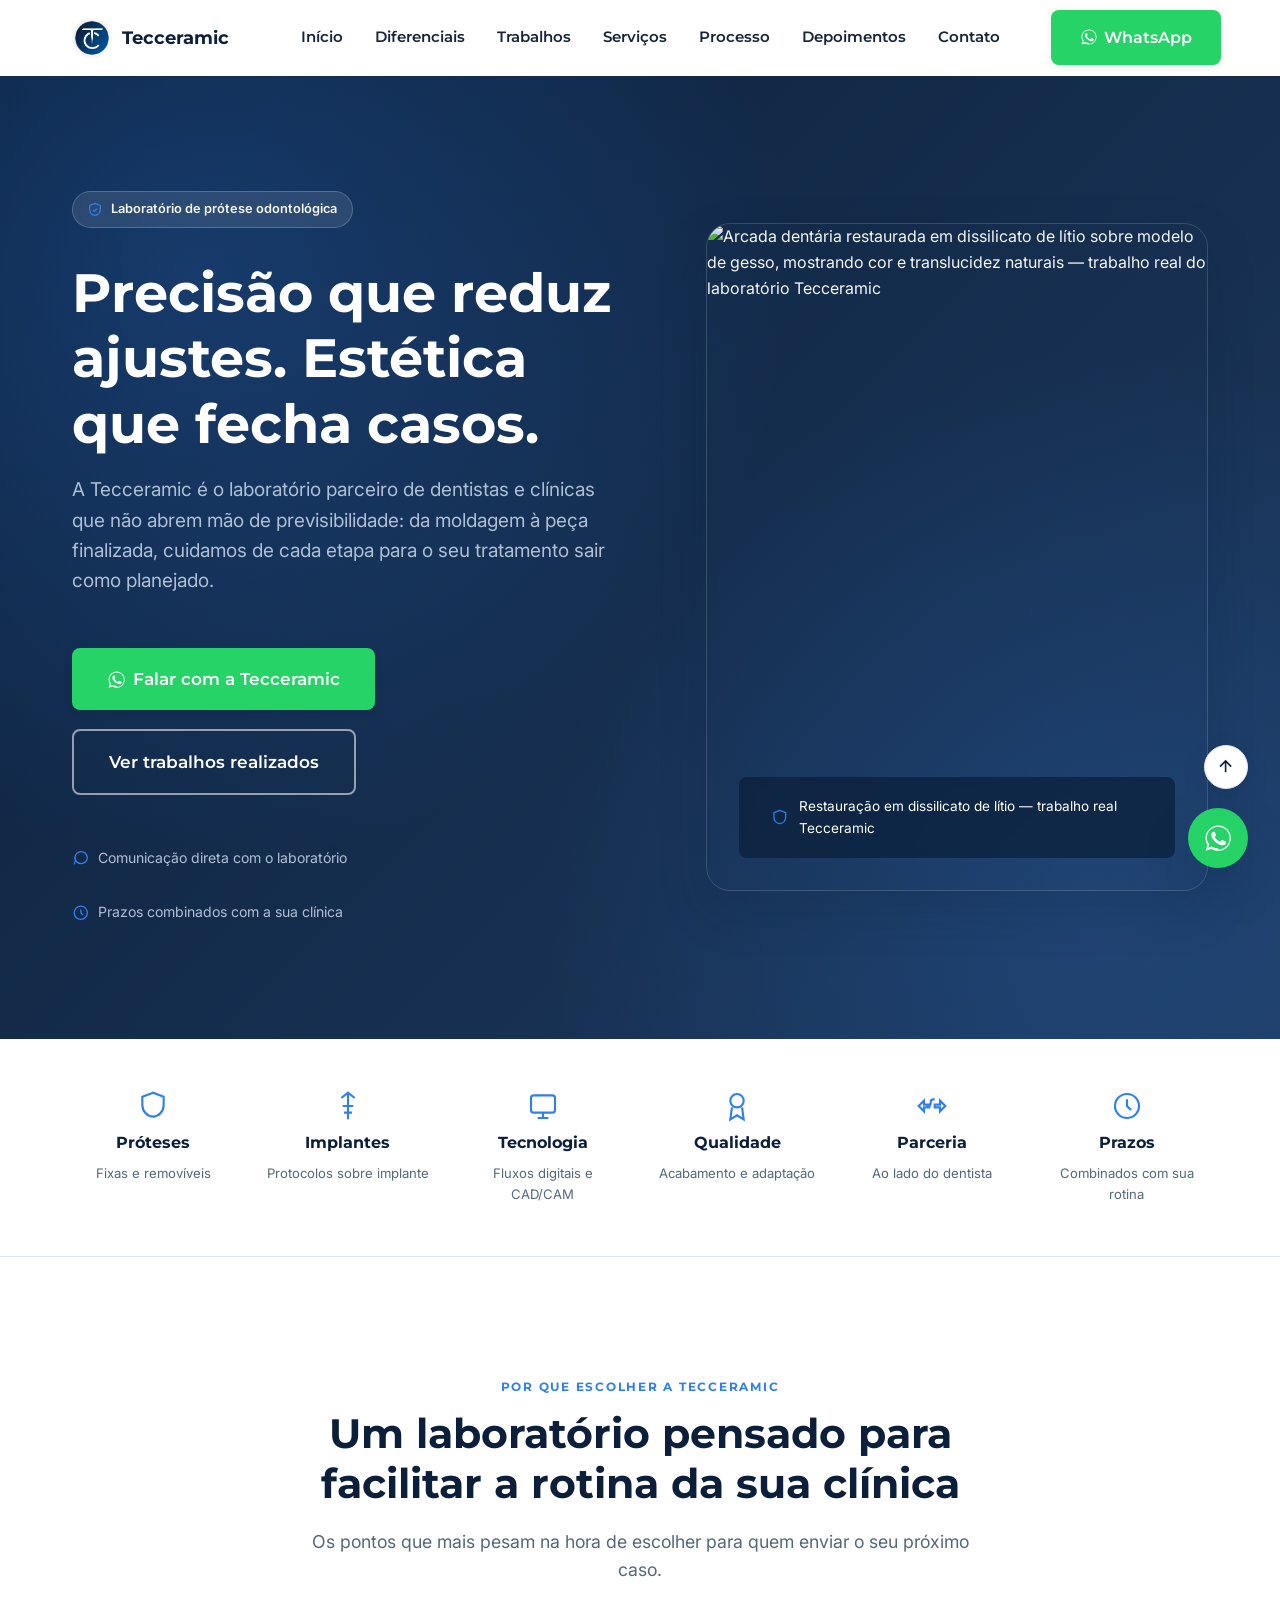
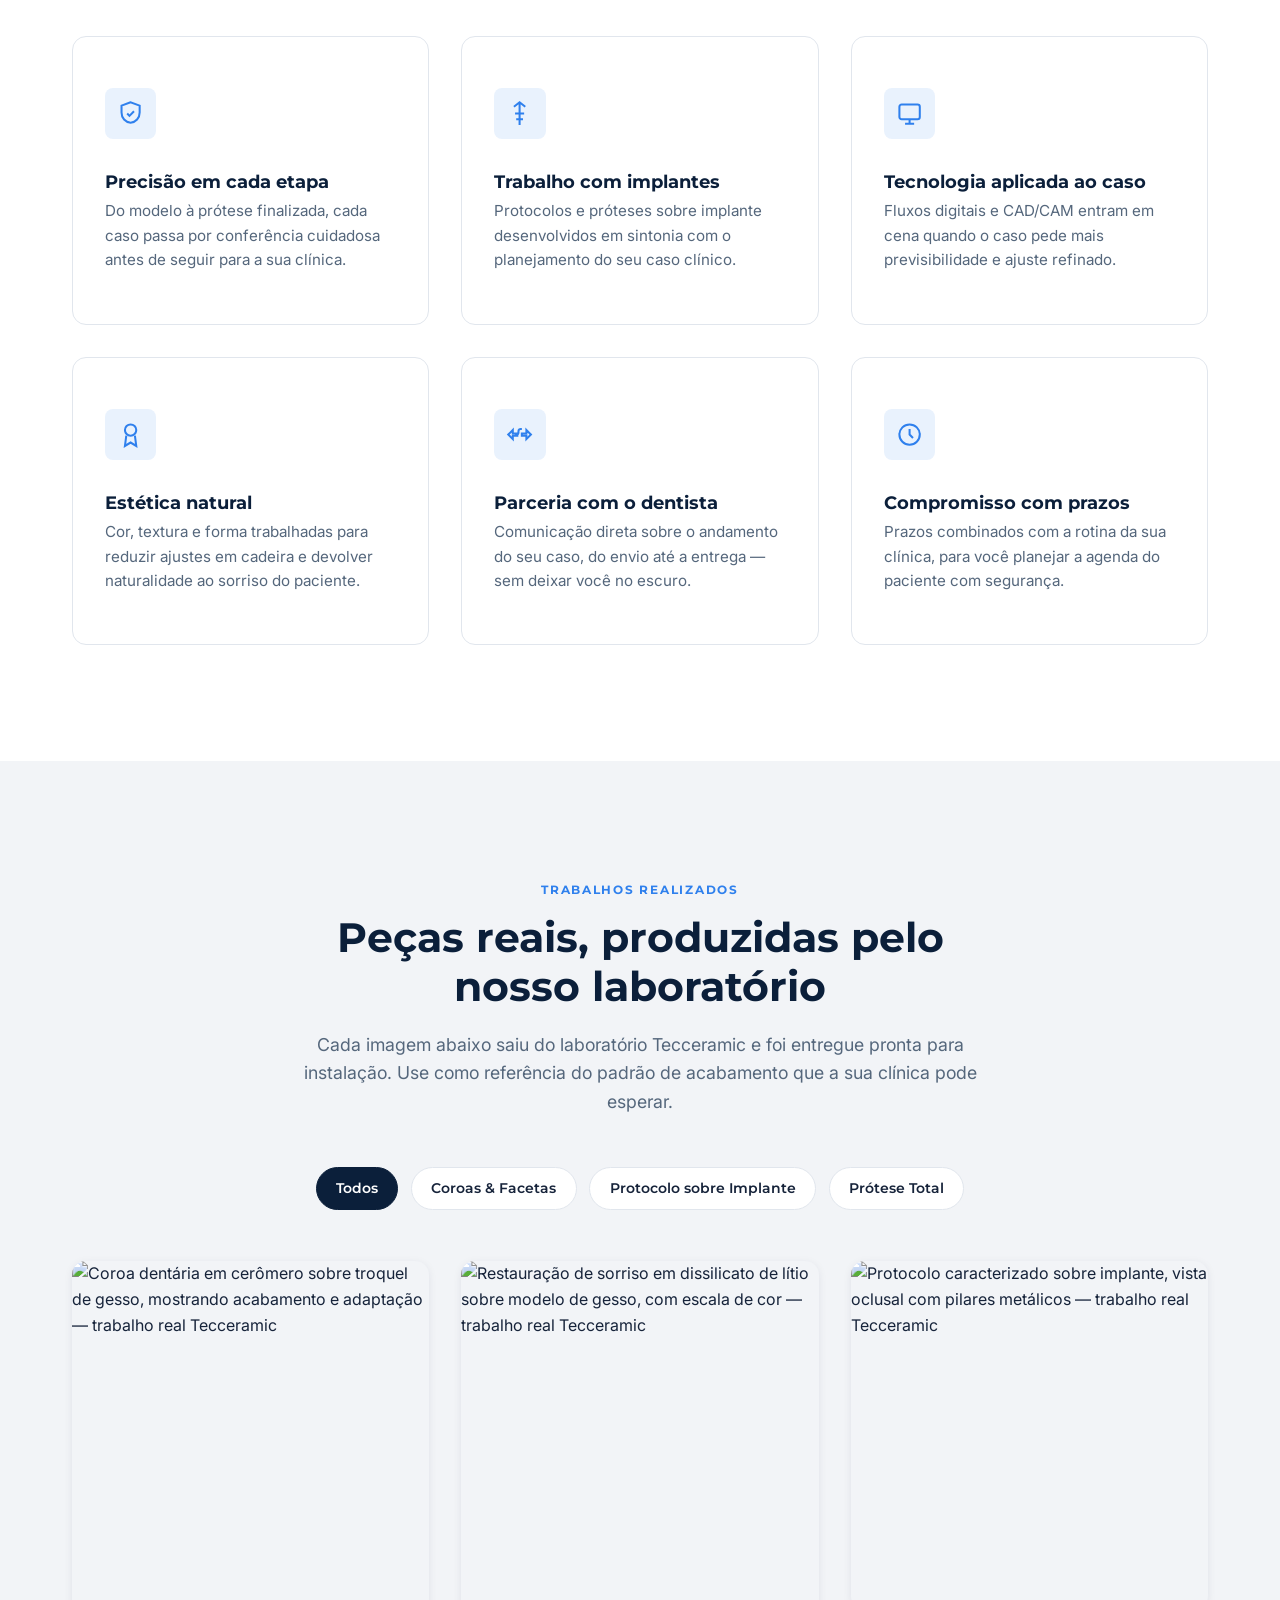
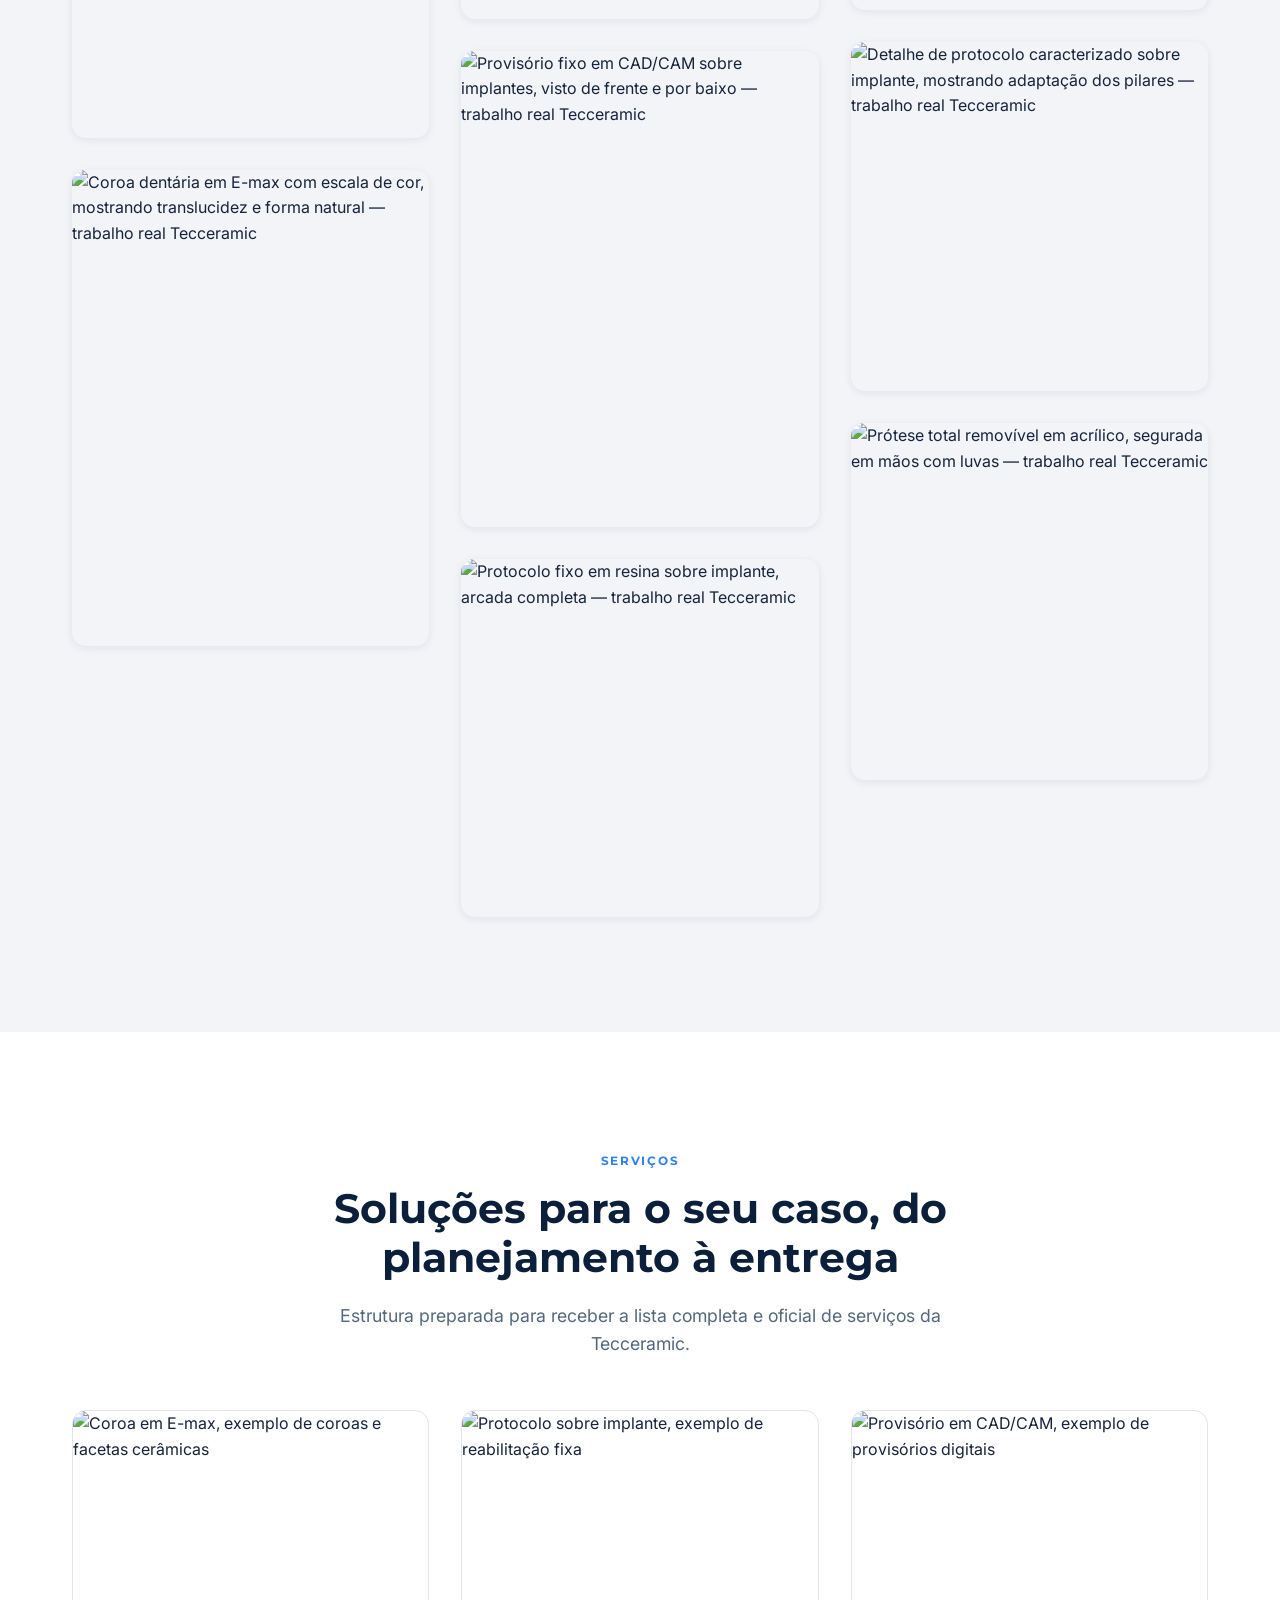
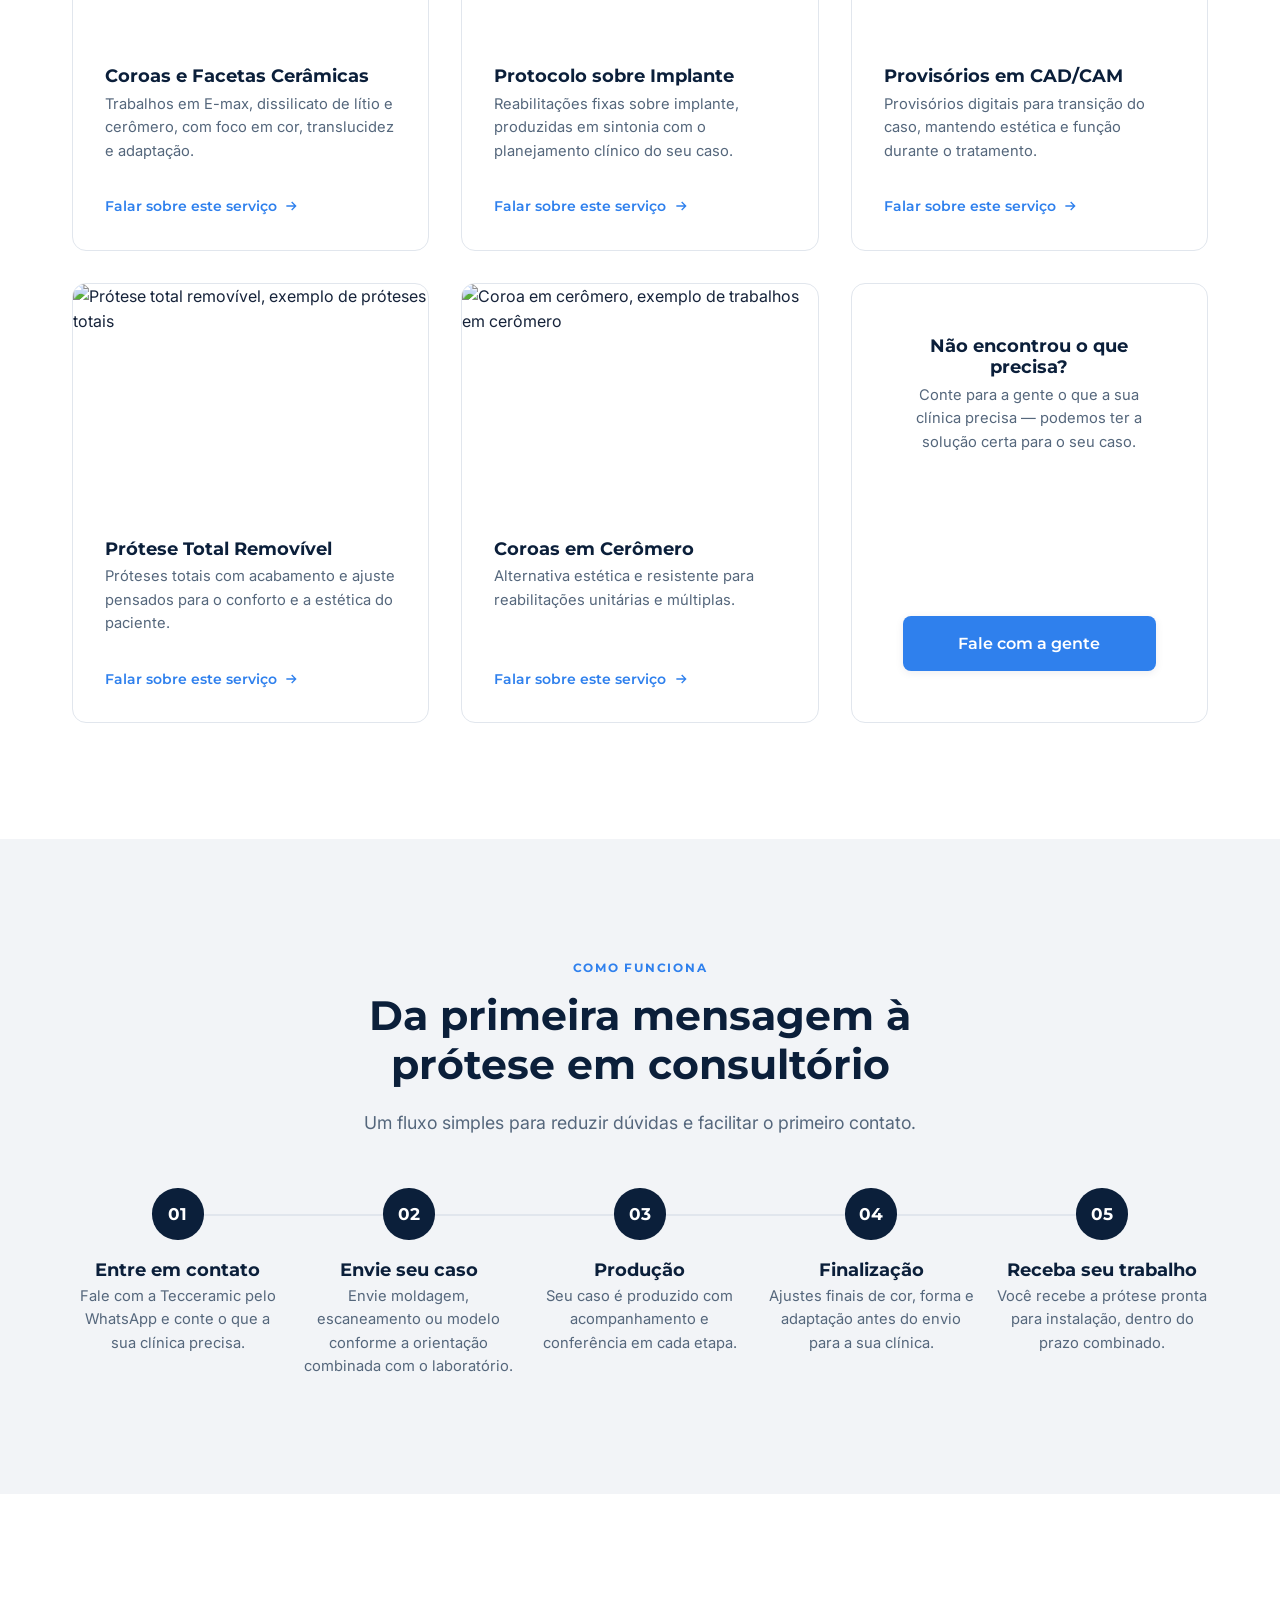
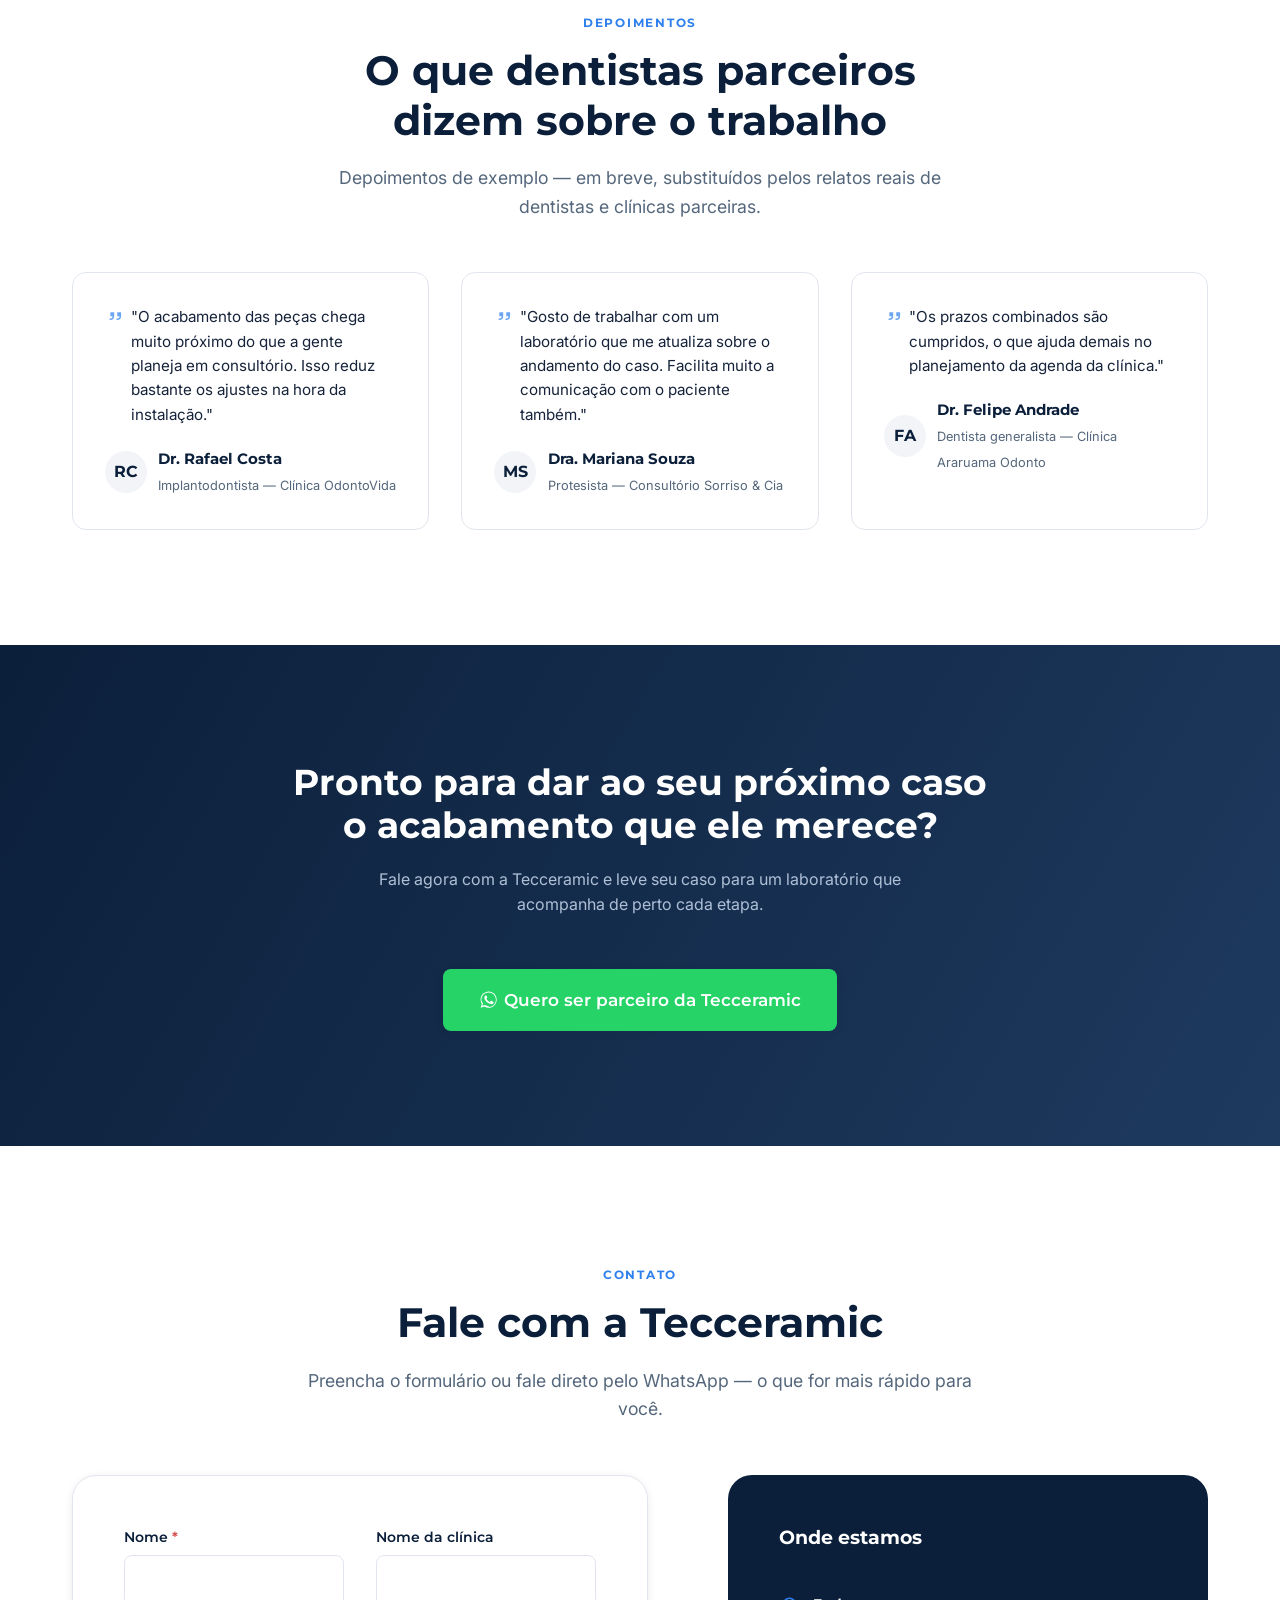
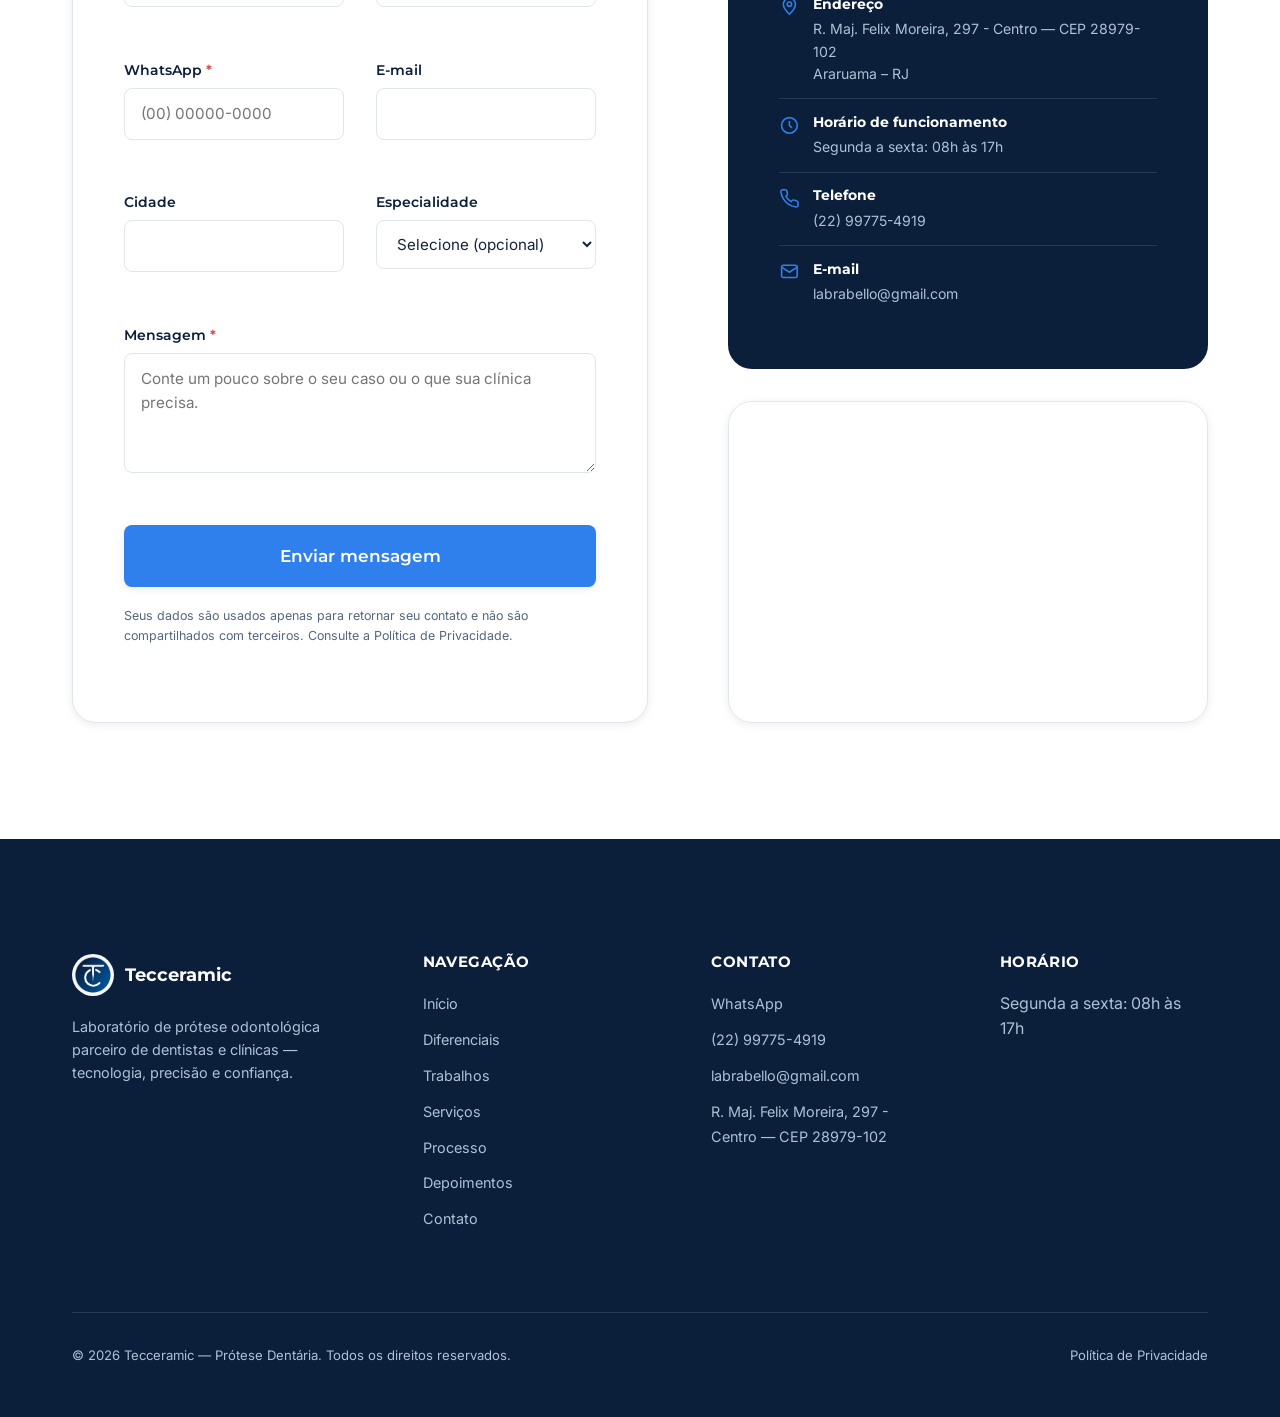
==== index.html @ 3f838594 "Renomeia marca de Tecceramica para Tecceramic Substitui todas as ocorrências de "tecceramica" (em qu" ====
<!doctype html>
<html lang="pt-BR">
<head>
  <meta charset="UTF-8" />
  <meta name="viewport" content="width=device-width, initial-scale=1.0" />
  <title>Tecceramic | Laboratório de Prótese Dentária para Dentistas e Clínicas</title>
  <meta
    name="description"
    content="Tecceramic é um laboratório de prótese odontológica parceiro de dentistas e clínicas: coroas, facetas, protocolos sobre implante e próteses com precisão, estética e prazos combinados com a sua rotina."
  />
  <meta name="robots" content="index, follow" />
  <link rel="canonical" href="https://www.tecceramic.com.br/" />
  <meta name="author" content="Tecceramic" />
  <meta name="theme-color" content="#0B1F3A" />

  <!-- Open Graph -->
  <meta property="og:type" content="website" />
  <meta property="og:site_name" content="Tecceramic" />
  <meta property="og:locale" content="pt_BR" />
  <meta property="og:title" content="Tecceramic | Laboratório de Prótese Dentária para Dentistas e Clínicas" />
  <meta
    property="og:description"
    content="Laboratório de prótese odontológica parceiro de dentistas e clínicas. Precisão, estética natural e prazos combinados com a sua rotina."
  />
  <meta property="og:image" content="https://www.tecceramic.com.br/images/portfolio/coroa-dissilicato-litio-01.webp" />
  <meta property="og:url" content="https://www.tecceramic.com.br/" />

  <!-- Twitter Card -->
  <meta name="twitter:card" content="summary_large_image" />
  <meta name="twitter:title" content="Tecceramic | Laboratório de Prótese Dentária para Dentistas e Clínicas" />
  <meta
    name="twitter:description"
    content="Laboratório de prótese odontológica parceiro de dentistas e clínicas. Precisão, estética natural e prazos combinados com a sua rotina."
  />
  <meta name="twitter:image" content="https://www.tecceramic.com.br/images/portfolio/coroa-dissilicato-litio-01.webp" />

  <!-- Favicon -->
  <link rel="icon" type="image/svg+xml" href="favicon/favicon.svg" />
  <link rel="alternate icon" type="image/jpeg" href="favicon/favicon-fallback.jpg" />
  <link rel="apple-touch-icon" href="favicon/favicon-fallback.jpg" />

  <!-- Fontes (Google Fonts) — pré-conexão + carregamento otimizado -->
  <link rel="preconnect" href="https://fonts.googleapis.com" />
  <link rel="preconnect" href="https://fonts.gstatic.com" crossorigin />
  <link
    href="https://fonts.googleapis.com/css2?family=Inter:wght@400;500;600;700&family=Montserrat:wght@600;700;800&display=swap"
    rel="stylesheet"
  />

  <link rel="stylesheet" href="css/style.css" />

  <!-- Dados estruturados (Schema.org / JSON-LD) — LocalBusiness.
       IMPORTANTE: este bloco é estático — ele NÃO é gerado a partir do
       js/config.js. Se telefone, e-mail, endereço ou horário mudarem,
       atualize os dois lugares (aqui e em js/config.js). -->
  <script type="application/ld+json">
    {
      "@context": "https://schema.org",
      "@type": "LocalBusiness",
      "name": "Tecceramic",
      "description": "Laboratório de prótese odontológica parceiro de dentistas e clínicas, com trabalhos em coroas, facetas, protocolos sobre implante e próteses totais.",
      "telephone": "+55 22 99775-4919",
      "email": "labrabello@gmail.com",
      "areaServed": "Araruama, RJ",
      "address": {
        "@type": "PostalAddress",
        "streetAddress": "R. Maj. Felix Moreira, 297 - Centro",
        "addressLocality": "Araruama",
        "addressRegion": "RJ",
        "postalCode": "28979-102",
        "addressCountry": "BR"
      },
      "openingHoursSpecification": {
        "@type": "OpeningHoursSpecification",
        "dayOfWeek": ["Monday", "Tuesday", "Wednesday", "Thursday", "Friday"],
        "opens": "08:00",
        "closes": "17:00"
      }
    }
  </script>
  <!-- As seções ".reveal" começam com opacity:0 e só ficam visíveis
       quando js/script.js roda (ver initScrollReveal). Se o JavaScript
       falhar ou estiver desativado no navegador, este bloco garante que
       o conteúdo continue visível em vez de sumir permanentemente. -->
  <noscript>
    <style>
      .reveal { opacity: 1 !important; transform: none !important; }
    </style>
  </noscript>
</head>
<body>
  <a class="skip-link" href="#conteudo-principal">Pular para o conteúdo principal</a>

  <!-- ===================== HEADER ===================== -->
  <header class="site-header">
    <div class="container">
      <a class="brand" href="#inicio" aria-label="Tecceramic — página inicial">
        <img src="images/logo/logo-tecceramic.jpg" alt="Logotipo Tecceramic" width="40" height="40" />
        <span>Tecceramic</span>
      </a>

      <nav class="nav" id="site-nav" aria-label="Navegação principal">
        <ul class="nav__list">
          <li><a class="nav__link" href="#inicio">Início</a></li>
          <li><a class="nav__link" href="#diferenciais">Diferenciais</a></li>
          <li><a class="nav__link" href="#trabalhos">Trabalhos</a></li>
          <li><a class="nav__link" href="#servicos">Serviços</a></li>
          <li><a class="nav__link" href="#processo">Processo</a></li>
          <li><a class="nav__link" href="#depoimentos">Depoimentos</a></li>
          <li><a class="nav__link" href="#contato">Contato</a></li>
        </ul>
        <div class="header-cta">
          <a class="btn btn--whatsapp js-whatsapp-link" data-whatsapp-message="Olá! Vim pelo site da Tecceramic e gostaria de falar com o laboratório." href="#contato">
            <svg viewBox="0 0 24 24" fill="currentColor" aria-hidden="true"><path d="M17.5 14.4c-.3-.1-1.7-.8-2-1-.3-.1-.5-.1-.7.1-.2.3-.8 1-.9 1.1-.2.2-.3.2-.6.1-.3-.1-1.2-.4-2.3-1.4-.9-.8-1.4-1.7-1.6-2-.2-.3 0-.5.1-.6.1-.1.3-.3.4-.5.1-.1.2-.3.3-.5.1-.2 0-.4 0-.5C10.1 9 9.6 7.8 9.4 7.3c-.2-.4-.4-.4-.6-.4h-.5c-.2 0-.5.1-.7.3-.3.3-1 1-1 2.4s1 2.8 1.2 3c.1.2 2 3.1 4.9 4.3.7.3 1.2.5 1.6.6.7.2 1.3.2 1.8.1.5-.1 1.7-.7 1.9-1.4.2-.7.2-1.2.2-1.4-.1-.1-.3-.2-.6-.3z"/><path d="M12 2C6.5 2 2 6.5 2 12c0 1.9.5 3.7 1.5 5.3L2 22l4.8-1.5C8.3 21.5 10.1 22 12 22c5.5 0 10-4.5 10-10S17.5 2 12 2zm0 18c-1.7 0-3.3-.5-4.7-1.3l-.3-.2-3 1 1-2.9-.2-.3C3.8 15 3 13.6 3 12c0-5 4-9 9-9s9 4 9 9-4 9-9 9z"/></svg>
            WhatsApp
          </a>
        </div>
      </nav>

      <!-- Fica FORA do <nav> de propósito: no mobile, o <nav> é um painel
           que desliza para fora da tela até ser aberto — se o botão que
           abre o painel estivesse dentro dele, ficaria inacessível. -->
      <button class="nav-toggle" aria-label="Abrir menu de navegação" aria-expanded="false" aria-controls="site-nav">
        <span></span><span></span><span></span>
      </button>
    </div>
  </header>

  <main id="conteudo-principal">
    <!-- ===================== HERO ===================== -->
    <section class="hero" id="inicio">
      <div class="container">
        <div class="hero__content">
          <span class="hero__badge">
            <svg viewBox="0 0 24 24" fill="none" stroke="currentColor" stroke-width="1.8" aria-hidden="true"><path d="M12 2 4 5v6c0 5 3.4 8.7 8 9 4.6-.3 8-4 8-9V5l-8-3Z"/><path d="m9 12 2 2 4-4"/></svg>
            Laboratório de prótese odontológica
          </span>
          <h1>Precisão que reduz ajustes. Estética que fecha casos.</h1>
          <p class="hero__subtitle">
            A Tecceramic é o laboratório parceiro de dentistas e clínicas que não abrem mão de
            previsibilidade: da moldagem à peça finalizada, cuidamos de cada etapa para o seu
            tratamento sair como planejado.
          </p>
          <div class="hero__actions">
            <a class="btn btn--whatsapp btn--lg js-whatsapp-link" data-whatsapp-message="Olá! Conheci a Tecceramic pelo site e gostaria de saber mais sobre os serviços do laboratório." href="#contato">
              <svg viewBox="0 0 24 24" fill="currentColor" aria-hidden="true"><path d="M17.5 14.4c-.3-.1-1.7-.8-2-1-.3-.1-.5-.1-.7.1-.2.3-.8 1-.9 1.1-.2.2-.3.2-.6.1-.3-.1-1.2-.4-2.3-1.4-.9-.8-1.4-1.7-1.6-2-.2-.3 0-.5.1-.6.1-.1.3-.3.4-.5.1-.1.2-.3.3-.5.1-.2 0-.4 0-.5C10.1 9 9.6 7.8 9.4 7.3c-.2-.4-.4-.4-.6-.4h-.5c-.2 0-.5.1-.7.3-.3.3-1 1-1 2.4s1 2.8 1.2 3c.1.2 2 3.1 4.9 4.3.7.3 1.2.5 1.6.6.7.2 1.3.2 1.8.1.5-.1 1.7-.7 1.9-1.4.2-.7.2-1.2.2-1.4-.1-.1-.3-.2-.6-.3z"/><path d="M12 2C6.5 2 2 6.5 2 12c0 1.9.5 3.7 1.5 5.3L2 22l4.8-1.5C8.3 21.5 10.1 22 12 22c5.5 0 10-4.5 10-10S17.5 2 12 2zm0 18c-1.7 0-3.3-.5-4.7-1.3l-.3-.2-3 1 1-2.9-.2-.3C3.8 15 3 13.6 3 12c0-5 4-9 9-9s9 4 9 9-4 9-9 9z"/></svg>
              Falar com a Tecceramic
            </a>
            <a class="btn btn--outline btn--lg" href="#trabalhos">Ver trabalhos realizados</a>
          </div>
          <div class="hero__meta">
            <span class="hero__meta-item">
              <svg viewBox="0 0 24 24" fill="none" stroke="currentColor" stroke-width="1.8" aria-hidden="true"><path d="M21 11.5a8.4 8.4 0 0 1-8.5 8.4A8.5 8.5 0 0 1 4 12a8.4 8.4 0 0 1 8.4-8.5 8.5 8.5 0 0 1 8.5 8" /><path d="m3 21 1.9-5.7A8.4 8.4 0 0 1 4 12" /></svg>
              Comunicação direta com o laboratório
            </span>
            <span class="hero__meta-item">
              <svg viewBox="0 0 24 24" fill="none" stroke="currentColor" stroke-width="1.8" aria-hidden="true"><circle cx="12" cy="12" r="9"/><path d="M12 7v5l3 3"/></svg>
              Prazos combinados com a sua clínica
            </span>
          </div>
        </div>

        <div class="hero__media">
          <div class="hero__media-frame">
            <img
              src="images/portfolio/coroa-dissilicato-litio-01.webp"
              alt="Arcada dentária restaurada em dissilicato de lítio sobre modelo de gesso, mostrando cor e translucidez naturais — trabalho real do laboratório Tecceramic"
              width="1079"
              height="1079"
              loading="eager"
              decoding="async"
            />
            <span class="hero__media-caption">
              <svg viewBox="0 0 24 24" fill="none" stroke="currentColor" stroke-width="1.8" aria-hidden="true"><path d="M12 2 4 5v6c0 5 3.4 8.7 8 9 4.6-.3 8-4 8-9V5l-8-3Z"/></svg>
              Restauração em dissilicato de lítio — trabalho real Tecceramic
            </span>
          </div>
        </div>
      </div>
    </section>

    <!-- ===================== FAIXA DE CONFIANÇA ===================== -->
    <section class="trustbar" aria-label="Diferenciais em resumo">
      <div class="container">
        <div class="trustbar__grid">
          <div class="trustbar__item">
            <svg viewBox="0 0 24 24" fill="none" stroke="currentColor" stroke-width="1.6" aria-hidden="true"><path d="M12 2 4 5v6c0 5 3.4 8.7 8 9 4.6-.3 8-4 8-9V5l-8-3Z"/></svg>
            <strong>Próteses</strong>
            <span>Fixas e removíveis</span>
          </div>
          <div class="trustbar__item">
            <svg viewBox="0 0 24 24" fill="none" stroke="currentColor" stroke-width="1.6" aria-hidden="true"><path d="M12 2v20M7 6l5-4 5 4M8 12h8M9 17h6"/></svg>
            <strong>Implantes</strong>
            <span>Protocolos sobre implante</span>
          </div>
          <div class="trustbar__item">
            <svg viewBox="0 0 24 24" fill="none" stroke="currentColor" stroke-width="1.6" aria-hidden="true"><rect x="3" y="4" width="18" height="13" rx="2"/><path d="M8 21h8M12 17v4"/></svg>
            <strong>Tecnologia</strong>
            <span>Fluxos digitais e CAD/CAM</span>
          </div>
          <div class="trustbar__item">
            <svg viewBox="0 0 24 24" fill="none" stroke="currentColor" stroke-width="1.6" aria-hidden="true"><circle cx="12" cy="8" r="5"/><path d="M8.2 13 7 22l5-3 5 3-1.2-9"/></svg>
            <strong>Qualidade</strong>
            <span>Acabamento e adaptação</span>
          </div>
          <div class="trustbar__item">
            <svg viewBox="0 0 24 24" fill="none" stroke="currentColor" stroke-width="1.6" aria-hidden="true"><path d="M8 12h1a2 2 0 0 0 2-2V9a2 2 0 0 1 2-2h1"/><path d="m2 12 4-4v3h4v2H6v3l-4-4Z"/><path d="m22 12-4 4v-3h-4v-2h4V8l4 4Z"/></svg>
            <strong>Parceria</strong>
            <span>Ao lado do dentista</span>
          </div>
          <div class="trustbar__item">
            <svg viewBox="0 0 24 24" fill="none" stroke="currentColor" stroke-width="1.6" aria-hidden="true"><circle cx="12" cy="12" r="9"/><path d="M12 7v5l3 3"/></svg>
            <strong>Prazos</strong>
            <span>Combinados com sua rotina</span>
          </div>
        </div>
      </div>
    </section>

    <!-- ===================== DIFERENCIAIS ===================== -->
    <section class="section" id="diferenciais">
      <div class="container">
        <div class="section-header reveal">
          <span class="eyebrow">Por que escolher a Tecceramic</span>
          <h2 class="section-title">Um laboratório pensado para facilitar a rotina da sua clínica</h2>
          <p class="section-subtitle">
            Os pontos que mais pesam na hora de escolher para quem enviar o seu próximo caso.
          </p>
        </div>

        <div class="benefits__grid">
          <article class="benefit-card reveal">
            <div class="benefit-card__icon">
              <svg viewBox="0 0 24 24" fill="none" stroke="currentColor" stroke-width="1.8" aria-hidden="true"><path d="M12 2 4 5v6c0 5 3.4 8.7 8 9 4.6-.3 8-4 8-9V5l-8-3Z"/><path d="m9 12 2 2 4-4"/></svg>
            </div>
            <h3>Precisão em cada etapa</h3>
            <p>Do modelo à prótese finalizada, cada caso passa por conferência cuidadosa antes de seguir para a sua clínica.</p>
          </article>

          <article class="benefit-card reveal">
            <div class="benefit-card__icon">
              <svg viewBox="0 0 24 24" fill="none" stroke="currentColor" stroke-width="1.8" aria-hidden="true"><path d="M12 2v20M7 6l5-4 5 4M8 12h8M9 17h6"/></svg>
            </div>
            <h3>Trabalho com implantes</h3>
            <p>Protocolos e próteses sobre implante desenvolvidos em sintonia com o planejamento do seu caso clínico.</p>
          </article>

          <article class="benefit-card reveal">
            <div class="benefit-card__icon">
              <svg viewBox="0 0 24 24" fill="none" stroke="currentColor" stroke-width="1.8" aria-hidden="true"><rect x="3" y="4" width="18" height="13" rx="2"/><path d="M8 21h8M12 17v4"/></svg>
            </div>
            <h3>Tecnologia aplicada ao caso</h3>
            <p>Fluxos digitais e CAD/CAM entram em cena quando o caso pede mais previsibilidade e ajuste refinado.</p>
          </article>

          <article class="benefit-card reveal">
            <div class="benefit-card__icon">
              <svg viewBox="0 0 24 24" fill="none" stroke="currentColor" stroke-width="1.8" aria-hidden="true"><circle cx="12" cy="8" r="5"/><path d="M8.2 13 7 22l5-3 5 3-1.2-9"/></svg>
            </div>
            <h3>Estética natural</h3>
            <p>Cor, textura e forma trabalhadas para reduzir ajustes em cadeira e devolver naturalidade ao sorriso do paciente.</p>
          </article>

          <article class="benefit-card reveal">
            <div class="benefit-card__icon">
              <svg viewBox="0 0 24 24" fill="none" stroke="currentColor" stroke-width="1.8" aria-hidden="true"><path d="M8 12h1a2 2 0 0 0 2-2V9a2 2 0 0 1 2-2h1"/><path d="m2 12 4-4v3h4v2H6v3l-4-4Z"/><path d="m22 12-4 4v-3h-4v-2h4V8l4 4Z"/></svg>
            </div>
            <h3>Parceria com o dentista</h3>
            <p>Comunicação direta sobre o andamento do seu caso, do envio até a entrega — sem deixar você no escuro.</p>
          </article>

          <article class="benefit-card reveal">
            <div class="benefit-card__icon">
              <svg viewBox="0 0 24 24" fill="none" stroke="currentColor" stroke-width="1.8" aria-hidden="true"><circle cx="12" cy="12" r="9"/><path d="M12 7v5l3 3"/></svg>
            </div>
            <h3>Compromisso com prazos</h3>
            <p>Prazos combinados com a rotina da sua clínica, para você planejar a agenda do paciente com segurança.</p>
          </article>
        </div>
      </div>
    </section>

    <!-- ===================== PORTFÓLIO ===================== -->
    <section class="section section--alt" id="trabalhos">
      <div class="container">
        <div class="section-header reveal">
          <span class="eyebrow">Trabalhos realizados</span>
          <h2 class="section-title">Peças reais, produzidas pelo nosso laboratório</h2>
          <p class="section-subtitle">
            Cada imagem abaixo saiu do laboratório Tecceramic e foi entregue pronta para instalação.
            Use como referência do padrão de acabamento que a sua clínica pode esperar.
          </p>
        </div>

        <div class="portfolio__filters reveal" role="group" aria-label="Filtrar trabalhos por categoria">
          <button class="filter-btn is-active" data-filter="all" aria-pressed="true">Todos</button>
          <button class="filter-btn" data-filter="coroas" aria-pressed="false">Coroas &amp; Facetas</button>
          <button class="filter-btn" data-filter="protocolo" aria-pressed="false">Protocolo sobre Implante</button>
          <button class="filter-btn" data-filter="total" aria-pressed="false">Prótese Total</button>
        </div>

        <div class="portfolio__grid reveal">
          <figure class="portfolio__item" data-category="coroas">
            <a class="portfolio__trigger" href="images/portfolio/coroa-ceromero-01.jpg" data-full="images/portfolio/coroa-ceromero-01.jpg" data-caption="Coroa em cerômero — acabamento e adaptação sobre troquel">
              <img src="images/portfolio/coroa-ceromero-01.jpg" alt="Coroa dentária em cerômero sobre troquel de gesso, mostrando acabamento e adaptação — trabalho real Tecceramic" width="1170" height="1560" loading="lazy" decoding="async" />
              <span class="portfolio__zoom-icon" aria-hidden="true">
                <svg viewBox="0 0 24 24" fill="none" stroke="currentColor" stroke-width="1.8"><circle cx="11" cy="11" r="7"/><path d="m21 21-4.3-4.3"/></svg>
              </span>
              <span class="portfolio__overlay">
                <span class="portfolio__category">Coroas &amp; Facetas</span>
                <span class="portfolio__caption">Coroa em cerômero</span>
              </span>
            </a>
          </figure>

          <figure class="portfolio__item" data-category="coroas">
            <a class="portfolio__trigger" href="images/portfolio/coroa-emax-01.jpg" data-full="images/portfolio/coroa-emax-01.jpg" data-caption="Coroa em E-max — reprodução de cor e translucidez">
              <img src="images/portfolio/coroa-emax-01.jpg" alt="Coroa dentária em E-max com escala de cor, mostrando translucidez e forma natural — trabalho real Tecceramic" width="1170" height="1560" loading="lazy" decoding="async" />
              <span class="portfolio__zoom-icon" aria-hidden="true">
                <svg viewBox="0 0 24 24" fill="none" stroke="currentColor" stroke-width="1.8"><circle cx="11" cy="11" r="7"/><path d="m21 21-4.3-4.3"/></svg>
              </span>
              <span class="portfolio__overlay">
                <span class="portfolio__category">Coroas &amp; Facetas</span>
                <span class="portfolio__caption">Coroa em E-max</span>
              </span>
            </a>
          </figure>

          <figure class="portfolio__item" data-category="coroas">
            <a class="portfolio__trigger" href="images/portfolio/coroa-dissilicato-litio-01.webp" data-full="images/portfolio/coroa-dissilicato-litio-01.webp" data-caption="Restauração em dissilicato de lítio — arcada completa">
              <img src="images/portfolio/coroa-dissilicato-litio-01.webp" alt="Restauração de sorriso em dissilicato de lítio sobre modelo de gesso, com escala de cor — trabalho real Tecceramic" width="1079" height="1079" loading="lazy" decoding="async" />
              <span class="portfolio__zoom-icon" aria-hidden="true">
                <svg viewBox="0 0 24 24" fill="none" stroke="currentColor" stroke-width="1.8"><circle cx="11" cy="11" r="7"/><path d="m21 21-4.3-4.3"/></svg>
              </span>
              <span class="portfolio__overlay">
                <span class="portfolio__category">Coroas &amp; Facetas</span>
                <span class="portfolio__caption">Restauração em dissilicato de lítio</span>
              </span>
            </a>
          </figure>

          <figure class="portfolio__item" data-category="protocolo">
            <a class="portfolio__trigger" href="images/portfolio/protese-provisorio-cadcam-01.jpg" data-full="images/portfolio/protese-provisorio-cadcam-01.jpg" data-caption="Provisório em CAD/CAM sobre implantes">
              <img src="images/portfolio/protese-provisorio-cadcam-01.jpg" alt="Provisório fixo em CAD/CAM sobre implantes, visto de frente e por baixo — trabalho real Tecceramic" width="1170" height="1560" loading="lazy" decoding="async" />
              <span class="portfolio__zoom-icon" aria-hidden="true">
                <svg viewBox="0 0 24 24" fill="none" stroke="currentColor" stroke-width="1.8"><circle cx="11" cy="11" r="7"/><path d="m21 21-4.3-4.3"/></svg>
              </span>
              <span class="portfolio__overlay">
                <span class="portfolio__category">Protocolo sobre Implante</span>
                <span class="portfolio__caption">Provisório em CAD/CAM</span>
              </span>
            </a>
          </figure>

          <figure class="portfolio__item" data-category="protocolo">
            <a class="portfolio__trigger" href="images/portfolio/protese-protocolo-implante-01.jpg" data-full="images/portfolio/protese-protocolo-implante-01.jpg" data-caption="Protocolo em resina sobre implante">
              <img src="images/portfolio/protese-protocolo-implante-01.jpg" alt="Protocolo fixo em resina sobre implante, arcada completa — trabalho real Tecceramic" width="1170" height="1170" loading="lazy" decoding="async" />
              <span class="portfolio__zoom-icon" aria-hidden="true">
                <svg viewBox="0 0 24 24" fill="none" stroke="currentColor" stroke-width="1.8"><circle cx="11" cy="11" r="7"/><path d="m21 21-4.3-4.3"/></svg>
              </span>
              <span class="portfolio__overlay">
                <span class="portfolio__category">Protocolo sobre Implante</span>
                <span class="portfolio__caption">Protocolo em resina</span>
              </span>
            </a>
          </figure>

          <figure class="portfolio__item" data-category="protocolo">
            <a class="portfolio__trigger" href="images/portfolio/protese-protocolo-implante-02.jpg" data-full="images/portfolio/protese-protocolo-implante-02.jpg" data-caption="Protocolo caracterizado sobre implante">
              <img src="images/portfolio/protese-protocolo-implante-02.jpg" alt="Protocolo caracterizado sobre implante, vista oclusal com pilares metálicos — trabalho real Tecceramic" width="1170" height="1142" loading="lazy" decoding="async" />
              <span class="portfolio__zoom-icon" aria-hidden="true">
                <svg viewBox="0 0 24 24" fill="none" stroke="currentColor" stroke-width="1.8"><circle cx="11" cy="11" r="7"/><path d="m21 21-4.3-4.3"/></svg>
              </span>
              <span class="portfolio__overlay">
                <span class="portfolio__category">Protocolo sobre Implante</span>
                <span class="portfolio__caption">Protocolo caracterizado</span>
              </span>
            </a>
          </figure>

          <figure class="portfolio__item" data-category="protocolo">
            <a class="portfolio__trigger" href="images/portfolio/protese-protocolo-implante-03.jpg" data-full="images/portfolio/protese-protocolo-implante-03.jpg" data-caption="Protocolo caracterizado sobre implante — detalhe de adaptação">
              <img src="images/portfolio/protese-protocolo-implante-03.jpg" alt="Detalhe de protocolo caracterizado sobre implante, mostrando adaptação dos pilares — trabalho real Tecceramic" width="1170" height="1142" loading="lazy" decoding="async" />
              <span class="portfolio__zoom-icon" aria-hidden="true">
                <svg viewBox="0 0 24 24" fill="none" stroke="currentColor" stroke-width="1.8"><circle cx="11" cy="11" r="7"/><path d="m21 21-4.3-4.3"/></svg>
              </span>
              <span class="portfolio__overlay">
                <span class="portfolio__category">Protocolo sobre Implante</span>
                <span class="portfolio__caption">Detalhe de adaptação</span>
              </span>
            </a>
          </figure>

          <figure class="portfolio__item" data-category="total">
            <a class="portfolio__trigger" href="images/portfolio/protese-total-removivel-01.jpg" data-full="images/portfolio/protese-total-removivel-01.jpg" data-caption="Prótese total removível">
              <img src="images/portfolio/protese-total-removivel-01.jpg" alt="Prótese total removível em acrílico, segurada em mãos com luvas — trabalho real Tecceramic" width="1170" height="1170" loading="lazy" decoding="async" />
              <span class="portfolio__zoom-icon" aria-hidden="true">
                <svg viewBox="0 0 24 24" fill="none" stroke="currentColor" stroke-width="1.8"><circle cx="11" cy="11" r="7"/><path d="m21 21-4.3-4.3"/></svg>
              </span>
              <span class="portfolio__overlay">
                <span class="portfolio__category">Prótese Total</span>
                <span class="portfolio__caption">Prótese total removível</span>
              </span>
            </a>
          </figure>
        </div>

      </div>
    </section>

    <!-- ===================== SERVIÇOS ===================== -->
    <!-- Lista construída a partir dos tipos de trabalho comprovados no
         portfólio real da Tecceramic. Revise títulos e descrições antes
         de publicar caso a lista oficial de serviços seja diferente. -->
    <section class="section" id="servicos">
      <div class="container">
        <div class="section-header reveal">
          <span class="eyebrow">Serviços</span>
          <h2 class="section-title">Soluções para o seu caso, do planejamento à entrega</h2>
          <p class="section-subtitle">
            Estrutura preparada para receber a lista completa e oficial de serviços da Tecceramic.
          </p>
        </div>

        <div class="services__grid">
          <article class="service-card reveal">
            <div class="service-card__media">
              <img src="images/portfolio/coroa-emax-01.jpg" alt="Coroa em E-max, exemplo de coroas e facetas cerâmicas" loading="lazy" decoding="async" />
            </div>
            <div class="service-card__body">
              <h3>Coroas e Facetas Cerâmicas</h3>
              <p>Trabalhos em E-max, dissilicato de lítio e cerômero, com foco em cor, translucidez e adaptação.</p>
              <a class="service-card__link js-whatsapp-link" data-whatsapp-message="Olá! Gostaria de saber mais sobre coroas e facetas cerâmicas com a Tecceramic." href="#contato">
                Falar sobre este serviço
                <svg viewBox="0 0 24 24" fill="none" stroke="currentColor" stroke-width="2"><path d="M5 12h14M13 6l6 6-6 6"/></svg>
              </a>
            </div>
          </article>

          <article class="service-card reveal">
            <div class="service-card__media">
              <img src="images/portfolio/protese-protocolo-implante-01.jpg" alt="Protocolo sobre implante, exemplo de reabilitação fixa" loading="lazy" decoding="async" />
            </div>
            <div class="service-card__body">
              <h3>Protocolo sobre Implante</h3>
              <p>Reabilitações fixas sobre implante, produzidas em sintonia com o planejamento clínico do seu caso.</p>
              <a class="service-card__link js-whatsapp-link" data-whatsapp-message="Olá! Gostaria de saber mais sobre protocolo sobre implante com a Tecceramic." href="#contato">
                Falar sobre este serviço
                <svg viewBox="0 0 24 24" fill="none" stroke="currentColor" stroke-width="2"><path d="M5 12h14M13 6l6 6-6 6"/></svg>
              </a>
            </div>
          </article>

          <article class="service-card reveal">
            <div class="service-card__media">
              <img src="images/portfolio/protese-provisorio-cadcam-01.jpg" alt="Provisório em CAD/CAM, exemplo de provisórios digitais" loading="lazy" decoding="async" />
            </div>
            <div class="service-card__body">
              <h3>Provisórios em CAD/CAM</h3>
              <p>Provisórios digitais para transição do caso, mantendo estética e função durante o tratamento.</p>
              <a class="service-card__link js-whatsapp-link" data-whatsapp-message="Olá! Gostaria de saber mais sobre provisórios em CAD/CAM com a Tecceramic." href="#contato">
                Falar sobre este serviço
                <svg viewBox="0 0 24 24" fill="none" stroke="currentColor" stroke-width="2"><path d="M5 12h14M13 6l6 6-6 6"/></svg>
              </a>
            </div>
          </article>

          <article class="service-card reveal">
            <div class="service-card__media">
              <img src="images/portfolio/protese-total-removivel-01.jpg" alt="Prótese total removível, exemplo de próteses totais" loading="lazy" decoding="async" />
            </div>
            <div class="service-card__body">
              <h3>Prótese Total Removível</h3>
              <p>Próteses totais com acabamento e ajuste pensados para o conforto e a estética do paciente.</p>
              <a class="service-card__link js-whatsapp-link" data-whatsapp-message="Olá! Gostaria de saber mais sobre prótese total removível com a Tecceramic." href="#contato">
                Falar sobre este serviço
                <svg viewBox="0 0 24 24" fill="none" stroke="currentColor" stroke-width="2"><path d="M5 12h14M13 6l6 6-6 6"/></svg>
              </a>
            </div>
          </article>

          <article class="service-card reveal">
            <div class="service-card__media">
              <img src="images/portfolio/coroa-ceromero-01.jpg" alt="Coroa em cerômero, exemplo de trabalhos em cerômero" loading="lazy" decoding="async" />
            </div>
            <div class="service-card__body">
              <h3>Coroas em Cerômero</h3>
              <p>Alternativa estética e resistente para reabilitações unitárias e múltiplas.</p>
              <a class="service-card__link js-whatsapp-link" data-whatsapp-message="Olá! Gostaria de saber mais sobre coroas em cerômero com a Tecceramic." href="#contato">
                Falar sobre este serviço
                <svg viewBox="0 0 24 24" fill="none" stroke="currentColor" stroke-width="2"><path d="M5 12h14M13 6l6 6-6 6"/></svg>
              </a>
            </div>
          </article>

          <article class="service-card reveal" style="justify-content: center; align-items: center; text-align: center; padding: var(--space-lg);">
            <div class="service-card__body" style="padding: 0;">
              <h3>Não encontrou o que precisa?</h3>
              <p>Conte para a gente o que a sua clínica precisa — podemos ter a solução certa para o seu caso.</p>
              <a class="btn btn--primary js-whatsapp-link" data-whatsapp-message="Olá! Gostaria de saber mais sobre os serviços da Tecceramic." href="#contato">Fale com a gente</a>
            </div>
          </article>
        </div>
      </div>
    </section>

    <!-- ===================== PROCESSO DE TRABALHO ===================== -->
    <section class="section section--alt" id="processo">
      <div class="container">
        <div class="section-header reveal">
          <span class="eyebrow">Como funciona</span>
          <h2 class="section-title">Da primeira mensagem à prótese em consultório</h2>
          <p class="section-subtitle">Um fluxo simples para reduzir dúvidas e facilitar o primeiro contato.</p>
        </div>

        <ol class="process__list reveal">
          <li class="process__item">
            <span class="process__number">01</span>
            <h3>Entre em contato</h3>
            <p>Fale com a Tecceramic pelo WhatsApp e conte o que a sua clínica precisa.</p>
          </li>
          <li class="process__item">
            <span class="process__number">02</span>
            <h3>Envie seu caso</h3>
            <p>Envie moldagem, escaneamento ou modelo conforme a orientação combinada com o laboratório.</p>
          </li>
          <li class="process__item">
            <span class="process__number">03</span>
            <h3>Produção</h3>
            <p>Seu caso é produzido com acompanhamento e conferência em cada etapa.</p>
          </li>
          <li class="process__item">
            <span class="process__number">04</span>
            <h3>Finalização</h3>
            <p>Ajustes finais de cor, forma e adaptação antes do envio para a sua clínica.</p>
          </li>
          <li class="process__item">
            <span class="process__number">05</span>
            <h3>Receba seu trabalho</h3>
            <p>Você recebe a prótese pronta para instalação, dentro do prazo combinado.</p>
          </li>
        </ol>
      </div>
    </section>

    <!-- ===================== DEPOIMENTOS ===================== -->
    <section class="section" id="depoimentos">
      <div class="container">
        <div class="section-header reveal">
          <span class="eyebrow">Depoimentos</span>
          <h2 class="section-title">O que dentistas parceiros dizem sobre o trabalho</h2>
          <p class="section-subtitle">Depoimentos de exemplo — em breve, substituídos pelos relatos reais de dentistas e clínicas parceiras.</p>
        </div>

        <!-- ATENÇÃO: os 3 depoimentos abaixo são FICTÍCIOS — colocados a
             pedido, como modelo visual, para serem substituídos pelos
             depoimentos reais antes de publicar o site. Ver README.md,
             seção 5, para instruções de como editá-los. -->
        <div class="testimonials__grid reveal">
          <!-- FICTÍCIO -->
          <article class="testimonial-card">
            <p class="testimonial-card__quote">
              <svg viewBox="0 0 24 24" fill="currentColor" aria-hidden="true"><path d="M7 7h5v5a5 5 0 0 1-5 5H6v-2h1a3 3 0 0 0 3-3H7V7Zm9 0h5v5a5 5 0 0 1-5 5h-1v-2h1a3 3 0 0 0 3-3h-3V7Z"/></svg>
              "O acabamento das peças chega muito próximo do que a gente planeja em consultório. Isso reduz bastante os ajustes na hora da instalação."
            </p>
            <div class="testimonial-card__author">
              <span class="testimonial-card__avatar" aria-hidden="true">RC</span>
              <span>
                <span class="testimonial-card__name">Dr. Rafael Costa</span><br />
                <span class="testimonial-card__role">Implantodontista — Clínica OdontoVida</span>
              </span>
            </div>
          </article>

          <!-- FICTÍCIO -->
          <article class="testimonial-card">
            <p class="testimonial-card__quote">
              <svg viewBox="0 0 24 24" fill="currentColor" aria-hidden="true"><path d="M7 7h5v5a5 5 0 0 1-5 5H6v-2h1a3 3 0 0 0 3-3H7V7Zm9 0h5v5a5 5 0 0 1-5 5h-1v-2h1a3 3 0 0 0 3-3h-3V7Z"/></svg>
              "Gosto de trabalhar com um laboratório que me atualiza sobre o andamento do caso. Facilita muito a comunicação com o paciente também."
            </p>
            <div class="testimonial-card__author">
              <span class="testimonial-card__avatar" aria-hidden="true">MS</span>
              <span>
                <span class="testimonial-card__name">Dra. Mariana Souza</span><br />
                <span class="testimonial-card__role">Protesista — Consultório Sorriso &amp; Cia</span>
              </span>
            </div>
          </article>

          <!-- FICTÍCIO -->
          <article class="testimonial-card">
            <p class="testimonial-card__quote">
              <svg viewBox="0 0 24 24" fill="currentColor" aria-hidden="true"><path d="M7 7h5v5a5 5 0 0 1-5 5H6v-2h1a3 3 0 0 0 3-3H7V7Zm9 0h5v5a5 5 0 0 1-5 5h-1v-2h1a3 3 0 0 0 3-3h-3V7Z"/></svg>
              "Os prazos combinados são cumpridos, o que ajuda demais no planejamento da agenda da clínica."
            </p>
            <div class="testimonial-card__author">
              <span class="testimonial-card__avatar" aria-hidden="true">FA</span>
              <span>
                <span class="testimonial-card__name">Dr. Felipe Andrade</span><br />
                <span class="testimonial-card__role">Dentista generalista — Clínica Araruama Odonto</span>
              </span>
            </div>
          </article>
        </div>
      </div>
    </section>

    <!-- ===================== CTA DE CONVERSÃO ===================== -->
    <section class="cta-band">
      <div class="container reveal">
        <h2>Pronto para dar ao seu próximo caso o acabamento que ele merece?</h2>
        <p>Fale agora com a Tecceramic e leve seu caso para um laboratório que acompanha de perto cada etapa.</p>
        <div class="cta-band__actions">
          <a class="btn btn--whatsapp btn--lg js-whatsapp-link" data-whatsapp-message="Olá! Quero ser parceiro da Tecceramic. Podemos conversar?" href="#contato">
            <svg viewBox="0 0 24 24" fill="currentColor" aria-hidden="true"><path d="M17.5 14.4c-.3-.1-1.7-.8-2-1-.3-.1-.5-.1-.7.1-.2.3-.8 1-.9 1.1-.2.2-.3.2-.6.1-.3-.1-1.2-.4-2.3-1.4-.9-.8-1.4-1.7-1.6-2-.2-.3 0-.5.1-.6.1-.1.3-.3.4-.5.1-.1.2-.3.3-.5.1-.2 0-.4 0-.5C10.1 9 9.6 7.8 9.4 7.3c-.2-.4-.4-.4-.6-.4h-.5c-.2 0-.5.1-.7.3-.3.3-1 1-1 2.4s1 2.8 1.2 3c.1.2 2 3.1 4.9 4.3.7.3 1.2.5 1.6.6.7.2 1.3.2 1.8.1.5-.1 1.7-.7 1.9-1.4.2-.7.2-1.2.2-1.4-.1-.1-.3-.2-.6-.3z"/><path d="M12 2C6.5 2 2 6.5 2 12c0 1.9.5 3.7 1.5 5.3L2 22l4.8-1.5C8.3 21.5 10.1 22 12 22c5.5 0 10-4.5 10-10S17.5 2 12 2zm0 18c-1.7 0-3.3-.5-4.7-1.3l-.3-.2-3 1 1-2.9-.2-.3C3.8 15 3 13.6 3 12c0-5 4-9 9-9s9 4 9 9-4 9-9 9z"/></svg>
            Quero ser parceiro da Tecceramic
          </a>
        </div>
      </div>
    </section>

    <!-- ===================== CONTATO + LOCALIZAÇÃO ===================== -->
    <section class="section" id="contato">
      <div class="container">
        <div class="section-header reveal">
          <span class="eyebrow">Contato</span>
          <h2 class="section-title">Fale com a Tecceramic</h2>
          <p class="section-subtitle">Preencha o formulário ou fale direto pelo WhatsApp — o que for mais rápido para você.</p>
        </div>

        <div class="contact__grid">
          <form class="contact-form js-contact-form reveal" novalidate aria-describedby="form-privacy-note">
            <div class="form-feedback form-feedback--success js-feedback-success" role="status">
              <svg viewBox="0 0 24 24" fill="none" stroke="currentColor" stroke-width="2" aria-hidden="true"><circle cx="12" cy="12" r="9"/><path d="m8 12 3 3 5-6"/></svg>
              <span class="js-feedback-success-text"></span>
            </div>
            <div class="form-feedback form-feedback--error js-feedback-error" role="alert">
              <svg viewBox="0 0 24 24" fill="none" stroke="currentColor" stroke-width="2" aria-hidden="true"><circle cx="12" cy="12" r="9"/><path d="M12 8v5M12 16h.01"/></svg>
              <span class="js-feedback-error-text"></span>
            </div>

            <div class="form-row form-row--2">
              <div class="form-group">
                <label for="field-nome">Nome <span class="required">*</span></label>
                <input type="text" id="field-nome" name="nome" autocomplete="name" required />
                <span class="form-error" aria-live="polite"></span>
              </div>
              <div class="form-group">
                <label for="field-clinica">Nome da clínica</label>
                <input type="text" id="field-clinica" name="clinica" autocomplete="organization" />
                <span class="form-error" aria-live="polite"></span>
              </div>
            </div>

            <div class="form-row form-row--2">
              <div class="form-group">
                <label for="field-whatsapp">WhatsApp <span class="required">*</span></label>
                <input type="tel" id="field-whatsapp" name="whatsapp" inputmode="tel" placeholder="(00) 00000-0000" autocomplete="tel" required />
                <span class="form-error" aria-live="polite"></span>
              </div>
              <div class="form-group">
                <label for="field-email">E-mail</label>
                <input type="email" id="field-email" name="email" autocomplete="email" />
                <span class="form-error" aria-live="polite"></span>
              </div>
            </div>

            <div class="form-row form-row--2">
              <div class="form-group">
                <label for="field-cidade">Cidade</label>
                <input type="text" id="field-cidade" name="cidade" autocomplete="address-level2" />
                <span class="form-error" aria-live="polite"></span>
              </div>
              <div class="form-group">
                <label for="field-especialidade">Especialidade</label>
                <select id="field-especialidade" name="especialidade">
                  <option value="">Selecione (opcional)</option>
                  <option value="Dentista generalista">Dentista generalista</option>
                  <option value="Implantodontista">Implantodontista</option>
                  <option value="Protesista">Protesista</option>
                  <option value="Ortodontista">Ortodontista</option>
                  <option value="Outra especialidade">Outra especialidade</option>
                </select>
                <span class="form-error" aria-live="polite"></span>
              </div>
            </div>

            <div class="form-row">
              <div class="form-group">
                <label for="field-mensagem">Mensagem <span class="required">*</span></label>
                <textarea id="field-mensagem" name="mensagem" required placeholder="Conte um pouco sobre o seu caso ou o que sua clínica precisa."></textarea>
                <span class="form-error" aria-live="polite"></span>
              </div>
            </div>

            <div class="form-footer">
              <button type="submit" class="btn btn--primary btn--block btn--lg">Enviar mensagem</button>
              <p class="form-privacy" id="form-privacy-note">
                Seus dados são usados apenas para retornar seu contato e não são compartilhados com terceiros.
                Consulte a <a href="privacy-policy.html">Política de Privacidade</a>.
              </p>
            </div>
          </form>

          <div class="location reveal">
            <div class="location-card">
              <h3>Onde estamos</h3>
              <div class="location__item">
                <svg viewBox="0 0 24 24" fill="none" stroke="currentColor" stroke-width="1.8" aria-hidden="true"><path d="M12 21s7-6.6 7-11.5A7 7 0 0 0 5 9.5C5 14.4 12 21 12 21Z"/><circle cx="12" cy="9.5" r="2.5"/></svg>
                <span>
                  <strong>Endereço</strong>
                  <span class="js-address-display">R. Maj. Felix Moreira, 297 - Centro — CEP 28979-102</span><br />
                  <span class="js-city-state">Araruama – RJ</span>
                </span>
              </div>
              <div class="location__item">
                <svg viewBox="0 0 24 24" fill="none" stroke="currentColor" stroke-width="1.8" aria-hidden="true"><circle cx="12" cy="12" r="9"/><path d="M12 7v5l3 3"/></svg>
                <span>
                  <strong>Horário de funcionamento</strong>
                  <span class="js-hours-list" style="display: flex; flex-direction: column;"><span>Segunda a sexta: 08h às 17h</span></span>
                </span>
              </div>
              <div class="location__item">
                <svg viewBox="0 0 24 24" fill="none" stroke="currentColor" stroke-width="1.8" aria-hidden="true"><path d="M22 16.9v3a2 2 0 0 1-2.2 2 19.8 19.8 0 0 1-8.6-3 19.5 19.5 0 0 1-6-6 19.8 19.8 0 0 1-3-8.7A2 2 0 0 1 4.1 2h3a2 2 0 0 1 2 1.7c.1.9.3 1.8.6 2.7a2 2 0 0 1-.5 2.1L8 9.7a16 16 0 0 0 6 6l1.2-1.2a2 2 0 0 1 2.1-.5c.9.3 1.8.5 2.7.6a2 2 0 0 1 1.7 2Z"/></svg>
                <span>
                  <strong>Telefone</strong>
                  <a class="js-phone-link" href="tel:+5522997754919"><span class="js-phone-display">(22) 99775-4919</span></a>
                </span>
              </div>
              <div class="location__item">
                <svg viewBox="0 0 24 24" fill="none" stroke="currentColor" stroke-width="1.8" aria-hidden="true"><rect x="3" y="5" width="18" height="14" rx="2"/><path d="m3 7 9 6 9-6"/></svg>
                <span>
                  <strong>E-mail</strong>
                  <a class="js-email-link" href="mailto:labrabello@gmail.com"><span class="js-email-display">labrabello@gmail.com</span></a>
                </span>
              </div>
            </div>

            <div class="map-frame">
              <iframe
                class="js-map-frame"
                title="Mapa de localização da Tecceramic"
                src=""
                loading="lazy"
                referrerpolicy="no-referrer-when-downgrade"
              ></iframe>
            </div>
          </div>
        </div>
      </div>
    </section>
  </main>

  <!-- ===================== FOOTER ===================== -->
  <footer class="site-footer">
    <div class="container">
      <div class="footer__grid">
        <div class="footer__about">
          <div class="footer__brand">
            <img src="images/logo/logo-tecceramic.jpg" alt="Logotipo Tecceramic" width="42" height="42" />
            <strong>Tecceramic</strong>
          </div>
          <p>Laboratório de prótese odontológica parceiro de dentistas e clínicas — tecnologia, precisão e confiança.</p>
          <div class="footer__social">
            <a href="#" data-social="instagram" aria-label="Instagram da Tecceramic">
              <svg viewBox="0 0 24 24" fill="none" stroke="currentColor" stroke-width="1.8"><rect x="3" y="3" width="18" height="18" rx="5"/><circle cx="12" cy="12" r="4"/><circle cx="17.5" cy="6.5" r="1"/></svg>
            </a>
            <a href="#" data-social="facebook" aria-label="Facebook da Tecceramic">
              <svg viewBox="0 0 24 24" fill="none" stroke="currentColor" stroke-width="1.8"><path d="M14 9h3V6h-3a4 4 0 0 0-4 4v2H7v3h3v6h3v-6h3l1-3h-4v-2a1 1 0 0 1 1-1Z"/></svg>
            </a>
            <a href="#" data-social="linkedin" aria-label="LinkedIn da Tecceramic">
              <svg viewBox="0 0 24 24" fill="none" stroke="currentColor" stroke-width="1.8"><rect x="3" y="3" width="18" height="18" rx="3"/><path d="M8 11v5M8 8v.01M12 16v-3a2 2 0 0 1 4 0v3M12 13v3"/></svg>
            </a>
          </div>
        </div>

        <nav class="footer__col" aria-label="Navegação do rodapé">
          <h4>Navegação</h4>
          <ul>
            <li><a href="#inicio">Início</a></li>
            <li><a href="#diferenciais">Diferenciais</a></li>
            <li><a href="#trabalhos">Trabalhos</a></li>
            <li><a href="#servicos">Serviços</a></li>
            <li><a href="#processo">Processo</a></li>
            <li><a href="#depoimentos">Depoimentos</a></li>
            <li><a href="#contato">Contato</a></li>
          </ul>
        </nav>

        <div class="footer__col">
          <h4>Contato</h4>
          <ul>
            <li><a class="js-whatsapp-link" data-whatsapp-message="Olá! Vim pelo site da Tecceramic." href="#contato">WhatsApp</a></li>
            <li><a class="js-phone-link" href="tel:+5522997754919"><span class="js-phone-display">(22) 99775-4919</span></a></li>
            <li><a class="js-email-link" href="mailto:labrabello@gmail.com"><span class="js-email-display">labrabello@gmail.com</span></a></li>
            <li><span class="js-address-display">Endereço completo em breve</span></li>
          </ul>
        </div>

        <div class="footer__col">
          <h4>Horário</h4>
          <ul class="js-hours-list"><li>Segunda a sexta: 08h às 17h</li></ul>
        </div>
      </div>

      <div class="footer__bottom">
        <span>&copy; <span class="js-current-year"></span> Tecceramic — Prótese Dentária. Todos os direitos reservados.</span>
        <div class="footer__legal">
          <span class="js-cnpj"></span>
          <a href="privacy-policy.html">Política de Privacidade</a>
        </div>
      </div>
    </div>
  </footer>

  <!-- ===================== AÇÕES FLUTUANTES ===================== -->
  <div class="floating-actions">
    <button class="back-to-top" aria-label="Voltar ao topo da página">
      <svg viewBox="0 0 24 24" fill="none" stroke="currentColor" stroke-width="2"><path d="M12 19V5M5 12l7-7 7 7"/></svg>
    </button>
    <a class="whatsapp-float js-whatsapp-link" data-whatsapp-message="Olá! Conheci a Tecceramic pelo site e gostaria de saber mais sobre os serviços do laboratório." href="#contato" aria-label="Falar com a Tecceramic pelo WhatsApp">
      <svg viewBox="0 0 24 24" fill="currentColor" aria-hidden="true"><path d="M17.5 14.4c-.3-.1-1.7-.8-2-1-.3-.1-.5-.1-.7.1-.2.3-.8 1-.9 1.1-.2.2-.3.2-.6.1-.3-.1-1.2-.4-2.3-1.4-.9-.8-1.4-1.7-1.6-2-.2-.3 0-.5.1-.6.1-.1.3-.3.4-.5.1-.1.2-.3.3-.5.1-.2 0-.4 0-.5C10.1 9 9.6 7.8 9.4 7.3c-.2-.4-.4-.4-.6-.4h-.5c-.2 0-.5.1-.7.3-.3.3-1 1-1 2.4s1 2.8 1.2 3c.1.2 2 3.1 4.9 4.3.7.3 1.2.5 1.6.6.7.2 1.3.2 1.8.1.5-.1 1.7-.7 1.9-1.4.2-.7.2-1.2.2-1.4-.1-.1-.3-.2-.6-.3z"/><path d="M12 2C6.5 2 2 6.5 2 12c0 1.9.5 3.7 1.5 5.3L2 22l4.8-1.5C8.3 21.5 10.1 22 12 22c5.5 0 10-4.5 10-10S17.5 2 12 2zm0 18c-1.7 0-3.3-.5-4.7-1.3l-.3-.2-3 1 1-2.9-.2-.3C3.8 15 3 13.6 3 12c0-5 4-9 9-9s9 4 9 9-4 9-9 9z"/></svg>
    </a>
  </div>

  <!-- ===================== LIGHTBOX DO PORTFÓLIO ===================== -->
  <div class="lightbox js-lightbox" aria-hidden="true" role="dialog" aria-modal="true" aria-label="Visualização ampliada do trabalho">
    <figure class="lightbox__figure">
      <button class="lightbox__close" aria-label="Fechar visualização">
        <svg viewBox="0 0 24 24" fill="none" stroke="currentColor" stroke-width="2"><path d="M6 6l12 12M18 6 6 18"/></svg>
      </button>
      <button class="lightbox__prev" aria-label="Imagem anterior">
        <svg viewBox="0 0 24 24" fill="none" stroke="currentColor" stroke-width="2"><path d="m15 18-6-6 6-6"/></svg>
      </button>
      <img class="js-lightbox-image" src="" alt="" />
      <figcaption class="lightbox__caption js-lightbox-caption"></figcaption>
      <button class="lightbox__next" aria-label="Próxima imagem">
        <svg viewBox="0 0 24 24" fill="none" stroke="currentColor" stroke-width="2"><path d="m9 18 6-6-6-6"/></svg>
      </button>
    </figure>
  </div>

  <script src="js/config.js" defer></script>
  <script src="js/script.js" defer></script>
</body>
</html>
---- css/style.css ----
/* =========================================================================
   TECCERAMIC — LANDING PAGE
   Folha de estilos única (HTML5 + CSS3 + JS Vanilla, sem frameworks).
   Organizada por blocos comentados para facilitar manutenção futura.
   Sumário:
     1. Variáveis (identidade visual)
     2. Reset e base
     3. Utilitários (container, botões, títulos de seção, animações)
     4. Header / Navegação
     5. Hero
     6. Faixa de confiança
     7. Diferenciais ("Por que escolher")
     8. Portfólio
     9. Serviços
     10. Processo de trabalho
     11. Depoimentos
     12. CTA de conversão
     13. Formulário de contato
     14. Localização / Mapa
     15. Footer
     16. Botão flutuante do WhatsApp / Voltar ao topo
     17. Media queries principais já embutidas em cada bloco (mobile-first)
     18. Acessibilidade (prefers-reduced-motion, focus-visible)
   ========================================================================= */

/* -------------------------------------------------------------------------
   1. VARIÁVEIS — baseadas no manual de marca da Tecceramic
   ------------------------------------------------------------------------- */
:root {
  /* Cores oficiais da marca */
  --color-primary: #0B1F3A;      /* azul-marinho principal */
  --color-secondary: #1E3A5F;    /* azul secundário */
  --color-accent: #2F80ED;       /* azul de destaque (CTAs, links) */
  --color-bg-light: #F2F4F7;     /* cinza claro (fundo de seções alternadas) */
  --color-white: #FFFFFF;

  /* Cores funcionais (fora do manual, apenas para estados de UI) */
  --color-success: #1E9E5A;
  --color-error: #D64545;
  --color-whatsapp: #25D366;
  --color-whatsapp-dark: #1DA851;

  /* Texto */
  --color-text: #16233A;
  --color-text-muted: #55677C;
  --color-text-on-dark: #F5F7FA;
  --color-text-on-dark-muted: #AFC0D6;
  --color-border: #E1E6ED;

  /* Tipografia */
  --font-heading: "Montserrat", "Segoe UI", Arial, sans-serif;
  --font-body: "Inter", "Segoe UI", Arial, sans-serif;

  /* Espaçamento */
  --space-2xs: 0.4rem;
  --space-xs: 0.8rem;
  --space-sm: 1.2rem;
  --space-md: 2rem;
  --space-lg: 3.2rem;
  --space-xl: 5rem;
  --space-2xl: 7.2rem;

  /* Layout */
  --container-width: 1200px;
  --radius-sm: 8px;
  --radius-md: 14px;
  --radius-lg: 24px;
  --header-height: 76px;

  /* Sombras */
  --shadow-sm: 0 2px 8px rgba(11, 31, 58, 0.08);
  --shadow-md: 0 8px 24px rgba(11, 31, 58, 0.12);
  --shadow-lg: 0 20px 48px rgba(11, 31, 58, 0.18);

  /* Transições */
  --transition-fast: 0.18s ease;
  --transition-base: 0.28s ease;
}

/* -------------------------------------------------------------------------
   2. RESET E BASE
   ------------------------------------------------------------------------- */
*,
*::before,
*::after {
  box-sizing: border-box;
}

* {
  margin: 0;
  padding: 0;
}

html {
  scroll-behavior: smooth;
  -webkit-text-size-adjust: 100%;
}

/* Evita que o header fixo cubra o topo das seções ao navegar por âncora */
main section[id],
.hero[id] {
  scroll-margin-top: var(--header-height);
}

html {
  /* O menu mobile (.nav) fica fora da tela via transform: translateX(100%)
     quando fechado; elementos transformados continuam contando para a
     largura rolável do documento mesmo posicionados fora da viewport,
     então escondemos o overflow horizontal no elemento raiz para evitar
     uma barra de rolagem lateral fantasma. */
  overflow-x: hidden;
}

body {
  font-family: var(--font-body);
  color: var(--color-text);
  background-color: var(--color-white);
  line-height: 1.6;
  font-size: 16px;
  overflow-x: hidden;
  /* .site-header é position:fixed (fora do fluxo do documento), então o
     corpo precisa desse espaço reservado no topo para o conteúdo não
     começar escondido atrás dele. */
  padding-top: var(--header-height);
}

img,
video {
  max-width: 100%;
  display: block;
}

a {
  color: inherit;
  text-decoration: none;
}

ul,
ol {
  list-style: none;
}

button,
input,
textarea,
select {
  font: inherit;
  color: inherit;
}

button {
  cursor: pointer;
  border: none;
  background: none;
}

h1,
h2,
h3,
h4 {
  font-family: var(--font-heading);
  color: var(--color-primary);
  line-height: 1.2;
  font-weight: 700;
}

/* Foco visível para navegação por teclado (acessibilidade) */
a:focus-visible,
button:focus-visible,
input:focus-visible,
textarea:focus-visible,
select:focus-visible {
  outline: 3px solid var(--color-accent);
  outline-offset: 3px;
  border-radius: 4px;
}

/* Pula-conteúdo (skip link) para leitores de tela / teclado */
.skip-link {
  position: absolute;
  left: -9999px;
  top: 0;
  z-index: 1000;
  background: var(--color-primary);
  color: var(--color-white);
  padding: var(--space-sm) var(--space-md);
  border-radius: 0 0 var(--radius-sm) 0;
}

.skip-link:focus {
  left: 0;
}

/* -------------------------------------------------------------------------
   3. UTILITÁRIOS
   ------------------------------------------------------------------------- */
.container {
  width: 100%;
  max-width: var(--container-width);
  margin-inline: auto;
  padding-inline: var(--space-md);
}

.section {
  padding-block: var(--space-2xl);
}

.section--alt {
  background-color: var(--color-bg-light);
}

.section-header {
  max-width: 680px;
  margin-inline: auto;
  text-align: center;
  margin-bottom: var(--space-lg);
}

.eyebrow {
  display: inline-block;
  font-family: var(--font-heading);
  font-size: 0.78rem;
  font-weight: 700;
  letter-spacing: 0.14em;
  text-transform: uppercase;
  color: var(--color-accent);
  margin-bottom: var(--space-xs);
}

.section-title {
  font-size: clamp(1.7rem, 1.3rem + 1.6vw, 2.6rem);
  margin-bottom: var(--space-sm);
}

.section-subtitle {
  color: var(--color-text-muted);
  font-size: clamp(1rem, 0.95rem + 0.2vw, 1.125rem);
}

/* Botões */
.btn {
  display: inline-flex;
  align-items: center;
  justify-content: center;
  gap: var(--space-2xs);
  font-family: var(--font-heading);
  font-weight: 600;
  font-size: 0.98rem;
  padding: 0.95rem 1.8rem;
  border-radius: var(--radius-sm);
  transition: transform var(--transition-fast), box-shadow var(--transition-fast),
    background-color var(--transition-fast), color var(--transition-fast);
  /* Sem white-space:nowrap de propósito: em telas muito estreitas, um
     texto de botão longo (ex.: "Falar com a Tecceramic") não pode ser
     impedido de quebrar linha, senão o botão força overflow horizontal
     na página inteira. max-width garante que nunca ultrapasse o pai. */
  max-width: 100%;
}

.btn svg {
  width: 1.15em;
  height: 1.15em;
  flex-shrink: 0;
}

.btn:hover {
  transform: translateY(-2px);
}

.btn--whatsapp {
  background-color: var(--color-whatsapp);
  color: var(--color-white);
  box-shadow: var(--shadow-sm);
}

.btn--whatsapp:hover {
  background-color: var(--color-whatsapp-dark);
  box-shadow: var(--shadow-md);
}

/* Estado exibido enquanto siteConfig.whatsappNumber não foi preenchido
   (ver js/config.js e js/script.js) — evita apontar para um número
   inventado enquanto a informação real não é fornecida. */
.js-whatsapp-link.is-disabled {
  opacity: 0.55;
  cursor: not-allowed;
}

.js-whatsapp-link.is-disabled:hover {
  transform: none;
  box-shadow: none;
}

.btn--outline {
  background-color: transparent;
  color: var(--color-white);
  border: 2px solid rgba(255, 255, 255, 0.55);
}

.btn--outline:hover {
  background-color: rgba(255, 255, 255, 0.12);
  border-color: var(--color-white);
}

.btn--primary {
  background-color: var(--color-accent);
  color: var(--color-white);
  box-shadow: var(--shadow-sm);
}

.btn--primary:hover {
  background-color: #2367c4;
  box-shadow: var(--shadow-md);
}

.btn--block {
  width: 100%;
}

.btn--lg {
  padding: 1.1rem 2.2rem;
  font-size: 1.05rem;
}

/* Animação de entrada ao rolar a página (respeitando reduced-motion) */
.reveal {
  opacity: 0;
  transform: translateY(24px);
  transition: opacity 0.6s ease, transform 0.6s ease;
}

.reveal.is-visible {
  opacity: 1;
  transform: translateY(0);
}

.visually-hidden {
  position: absolute;
  width: 1px;
  height: 1px;
  overflow: hidden;
  clip: rect(0 0 0 0);
  white-space: nowrap;
}

/* -------------------------------------------------------------------------
   4. HEADER / NAVEGAÇÃO
   ------------------------------------------------------------------------- */
.site-header {
  position: fixed;
  top: 0;
  left: 0;
  z-index: 500;
  width: 100%;
  height: var(--header-height);
  display: flex;
  align-items: center;
  /* Fundo opaco (em vez de translúcido + backdrop-filter) de propósito:
     backdrop-filter transforma o elemento no "containing block" de
     qualquer descendente com position:fixed — o que quebrava a altura
     do menu mobile (.nav), que precisa ser posicionado em relação à
     viewport inteira, não à caixa de 76px do header. */
  background-color: var(--color-white);
  border-bottom: 1px solid transparent;
  transition: box-shadow var(--transition-base), border-color var(--transition-base);
}

.site-header.is-scrolled {
  box-shadow: var(--shadow-sm);
  border-bottom-color: var(--color-border);
}

.site-header .container {
  display: flex;
  align-items: center;
  justify-content: space-between;
  gap: var(--space-md);
}

.brand {
  display: flex;
  align-items: center;
  gap: 0.6rem;
  font-family: var(--font-heading);
  font-weight: 700;
  font-size: 1.15rem;
  color: var(--color-primary);
}

.brand img {
  width: 40px;
  height: 40px;
  border-radius: 50%;
}

.nav {
  display: flex;
  align-items: center;
  gap: var(--space-lg);
}

/* Espaço extra garantido entre a logo e os links de navegação no desktop.
   Só acima do breakpoint mobile (ver @media max-width: 1200px abaixo):
   em telas menores .nav vira um painel fixo em tela cheia, onde
   margin-left não faz sentido. */
@media (min-width: 1201px) {
  .nav {
    margin-left: var(--space-xl);
  }
}

.nav__list {
  display: flex;
  gap: var(--space-md);
}

.nav__link {
  font-family: var(--font-heading);
  font-weight: 600;
  font-size: 0.92rem;
  color: var(--color-text);
  padding-block: var(--space-2xs);
  position: relative;
}

.nav__link::after {
  content: "";
  position: absolute;
  left: 0;
  bottom: -2px;
  width: 0;
  height: 2px;
  background-color: var(--color-accent);
  transition: width var(--transition-base);
}

.nav__link:hover::after,
.nav__link:focus-visible::after {
  width: 100%;
}

.header-cta {
  display: flex;
  align-items: center;
  gap: var(--space-md);
}

.nav-toggle {
  display: none;
  flex-direction: column;
  justify-content: center;
  gap: 5px;
  width: 44px;
  height: 44px;
  border-radius: var(--radius-sm);
}

.nav-toggle span {
  display: block;
  width: 24px;
  height: 2px;
  background-color: var(--color-primary);
  transition: transform var(--transition-base), opacity var(--transition-base);
}

.nav-toggle[aria-expanded="true"] span:nth-child(1) {
  transform: translateY(7px) rotate(45deg);
}

.nav-toggle[aria-expanded="true"] span:nth-child(2) {
  opacity: 0;
}

.nav-toggle[aria-expanded="true"] span:nth-child(3) {
  transform: translateY(-7px) rotate(-45deg);
}

@media (max-width: 1200px) {
  .nav {
    position: fixed;
    inset: var(--header-height) 0 0 0;
    background-color: var(--color-white);
    flex-direction: column;
    align-items: stretch;
    padding: var(--space-lg) var(--space-md);
    gap: var(--space-lg);
    transform: translateX(100%);
    transition: transform var(--transition-base);
    overflow-y: auto;
  }

  .nav.is-open {
    transform: translateX(0);
  }

  .nav__list {
    flex-direction: column;
    gap: var(--space-md);
    text-align: center;
  }

  .nav__link {
    font-size: 1.15rem;
    display: block;
  }

  .header-cta {
    flex-direction: column;
    width: 100%;
  }

  .header-cta .btn {
    width: 100%;
  }

  .nav-toggle {
    display: flex;
  }
}

/* -------------------------------------------------------------------------
   5. HERO
   ------------------------------------------------------------------------- */
.hero {
  position: relative;
  background: linear-gradient(135deg, var(--color-primary) 0%, var(--color-secondary) 100%);
  color: var(--color-text-on-dark);
  padding-block: var(--space-2xl);
  overflow: hidden;
}

.hero::before {
  content: "";
  position: absolute;
  inset: 0;
  background-image: radial-gradient(circle at 15% 20%, rgba(47, 128, 237, 0.25), transparent 45%),
    radial-gradient(circle at 85% 85%, rgba(47, 128, 237, 0.18), transparent 40%);
  pointer-events: none;
}

.hero .container {
  position: relative;
  display: grid;
  grid-template-columns: 1fr;
  gap: var(--space-xl);
  align-items: center;
}

.hero__content {
  max-width: 620px;
}

.hero__badge {
  display: inline-flex;
  align-items: center;
  gap: 0.5rem;
  background-color: rgba(255, 255, 255, 0.1);
  border: 1px solid rgba(255, 255, 255, 0.2);
  color: var(--color-text-on-dark);
  font-size: 0.8rem;
  font-weight: 600;
  padding: 0.45rem 0.9rem;
  border-radius: 999px;
  margin-bottom: var(--space-md);
}

.hero__badge svg {
  width: 1rem;
  height: 1rem;
  color: var(--color-accent);
}

.hero h1 {
  color: var(--color-white);
  font-size: clamp(2.1rem, 1.6rem + 2.4vw, 3.4rem);
  margin-bottom: var(--space-sm);
}

.hero h1 span {
  color: #7fb1f5;
}

.hero__subtitle {
  font-size: clamp(1rem, 0.95rem + 0.3vw, 1.2rem);
  color: var(--color-text-on-dark-muted);
  margin-bottom: var(--space-lg);
  max-width: 54ch;
}

.hero__actions {
  display: flex;
  flex-wrap: wrap;
  gap: var(--space-sm);
  margin-bottom: var(--space-lg);
}

.hero__meta {
  display: flex;
  flex-wrap: wrap;
  gap: var(--space-md);
}

.hero__meta-item {
  display: flex;
  align-items: center;
  gap: 0.5rem;
  font-size: 0.88rem;
  color: var(--color-text-on-dark-muted);
}

.hero__meta-item svg {
  width: 1.1rem;
  height: 1.1rem;
  color: var(--color-accent);
  flex-shrink: 0;
}

.hero__media {
  position: relative;
}

.hero__media-frame {
  position: relative;
  border-radius: var(--radius-lg);
  overflow: hidden;
  box-shadow: var(--shadow-lg);
  border: 1px solid rgba(255, 255, 255, 0.15);
}

.hero__media-frame img {
  width: 100%;
  height: 100%;
  object-fit: cover;
  aspect-ratio: 4 / 5;
}

.hero__media-caption {
  position: absolute;
  left: var(--space-md);
  right: var(--space-md);
  bottom: var(--space-md);
  background-color: rgba(11, 31, 58, 0.72);
  backdrop-filter: blur(6px);
  color: var(--color-white);
  padding: var(--space-sm) var(--space-md);
  border-radius: var(--radius-sm);
  font-size: 0.85rem;
  display: flex;
  align-items: center;
  gap: 0.6rem;
}

.hero__media-caption svg {
  width: 1.1rem;
  height: 1.1rem;
  color: var(--color-accent);
  flex-shrink: 0;
}

@media (min-width: 960px) {
  .hero .container {
    grid-template-columns: 1.05fr 0.95fr;
  }

  .hero__media-frame img {
    aspect-ratio: 3 / 4;
  }
}

/* -------------------------------------------------------------------------
   6. FAIXA DE CONFIANÇA
   ------------------------------------------------------------------------- */
.trustbar {
  background-color: var(--color-white);
  border-bottom: 1px solid var(--color-border);
  padding-block: var(--space-lg);
}

.trustbar__grid {
  display: grid;
  grid-template-columns: repeat(2, 1fr);
  gap: var(--space-lg) var(--space-md);
  text-align: center;
}

.trustbar__grid > * {
  min-width: 0;
}

.trustbar__item {
  display: flex;
  flex-direction: column;
  align-items: center;
  gap: 0.5rem;
}

.trustbar__item svg {
  width: 2rem;
  height: 2rem;
  color: var(--color-accent);
}

.trustbar__item strong {
  font-family: var(--font-heading);
  color: var(--color-primary);
  font-size: 0.98rem;
}

.trustbar__item span {
  font-size: 0.82rem;
  color: var(--color-text-muted);
}

@media (min-width: 640px) {
  .trustbar__grid {
    grid-template-columns: repeat(3, 1fr);
  }
}

@media (min-width: 960px) {
  .trustbar__grid {
    grid-template-columns: repeat(6, 1fr);
  }
}

/* -------------------------------------------------------------------------
   7. DIFERENCIAIS
   ------------------------------------------------------------------------- */
.benefits__grid {
  display: grid;
  grid-template-columns: 1fr;
  gap: var(--space-md);
}

.benefits__grid > * {
  min-width: 0;
}

.benefit-card {
  background-color: var(--color-white);
  border: 1px solid var(--color-border);
  border-radius: var(--radius-md);
  padding: var(--space-lg) var(--space-md);
  transition: transform var(--transition-base), box-shadow var(--transition-base), border-color var(--transition-base);
}

.benefit-card:hover {
  transform: translateY(-6px);
  box-shadow: var(--shadow-md);
  border-color: transparent;
}

.benefit-card__icon {
  width: 3.2rem;
  height: 3.2rem;
  border-radius: var(--radius-sm);
  background-color: rgba(47, 128, 237, 0.1);
  color: var(--color-accent);
  display: flex;
  align-items: center;
  justify-content: center;
  margin-bottom: var(--space-md);
}

.benefit-card__icon svg {
  width: 1.7rem;
  height: 1.7rem;
}

.benefit-card h3 {
  font-size: 1.15rem;
  margin-bottom: var(--space-2xs);
}

.benefit-card p {
  color: var(--color-text-muted);
  font-size: 0.95rem;
}

@media (min-width: 640px) {
  .benefits__grid {
    grid-template-columns: repeat(2, 1fr);
  }
}

@media (min-width: 960px) {
  .benefits__grid {
    grid-template-columns: repeat(3, 1fr);
  }
}

/* -------------------------------------------------------------------------
   8. PORTFÓLIO
   ------------------------------------------------------------------------- */
.portfolio__filters {
  display: flex;
  flex-wrap: wrap;
  justify-content: center;
  gap: var(--space-xs);
  margin-bottom: var(--space-lg);
}

.filter-btn {
  font-family: var(--font-heading);
  font-weight: 600;
  font-size: 0.85rem;
  padding: 0.6rem 1.2rem;
  border-radius: 999px;
  border: 1px solid var(--color-border);
  background-color: var(--color-white);
  color: var(--color-text);
  transition: background-color var(--transition-fast), color var(--transition-fast), border-color var(--transition-fast);
}

.filter-btn:hover {
  border-color: var(--color-accent);
}

.filter-btn.is-active {
  background-color: var(--color-primary);
  border-color: var(--color-primary);
  color: var(--color-white);
}

.portfolio__grid {
  column-count: 1;
  column-gap: var(--space-md);
}

.portfolio__item {
  break-inside: avoid;
  margin-bottom: var(--space-md);
  position: relative;
  border-radius: var(--radius-md);
  overflow: hidden;
  box-shadow: var(--shadow-sm);
  background-color: var(--color-bg-light);
  transition: transform var(--transition-base), box-shadow var(--transition-base);
}

.portfolio__item.is-hidden {
  display: none;
}

.portfolio__trigger {
  display: block;
  position: relative;
  width: 100%;
}

.portfolio__trigger img {
  width: 100%;
  height: auto;
  display: block;
  transition: transform 0.5s ease;
}

.portfolio__item:hover {
  box-shadow: var(--shadow-md);
}

.portfolio__item:hover .portfolio__trigger img {
  transform: scale(1.04);
}

.portfolio__overlay {
  position: absolute;
  inset: 0;
  background: linear-gradient(to top, rgba(11, 31, 58, 0.82) 0%, rgba(11, 31, 58, 0) 55%);
  display: flex;
  flex-direction: column;
  justify-content: flex-end;
  padding: var(--space-md);
  opacity: 0;
  transition: opacity var(--transition-base);
}

.portfolio__item:hover .portfolio__overlay,
.portfolio__item:focus-within .portfolio__overlay {
  opacity: 1;
}

.portfolio__category {
  font-family: var(--font-heading);
  font-size: 0.7rem;
  font-weight: 700;
  letter-spacing: 0.08em;
  text-transform: uppercase;
  color: #7fb1f5;
  margin-bottom: 0.3rem;
}

.portfolio__caption {
  color: var(--color-white);
  font-size: 0.92rem;
  font-weight: 600;
}

.portfolio__zoom-icon {
  position: absolute;
  top: var(--space-sm);
  right: var(--space-sm);
  width: 2.1rem;
  height: 2.1rem;
  border-radius: 50%;
  background-color: rgba(255, 255, 255, 0.9);
  color: var(--color-primary);
  display: flex;
  align-items: center;
  justify-content: center;
  opacity: 0;
  transform: scale(0.8);
  transition: opacity var(--transition-base), transform var(--transition-base);
}

.portfolio__item:hover .portfolio__zoom-icon {
  opacity: 1;
  transform: scale(1);
}

.portfolio__zoom-icon svg {
  width: 1.1rem;
  height: 1.1rem;
}

.portfolio__note {
  text-align: center;
  color: var(--color-text-muted);
  font-size: 0.92rem;
  margin-top: var(--space-lg);
  max-width: 640px;
  margin-inline: auto;
}

@media (min-width: 640px) {
  .portfolio__grid {
    column-count: 2;
  }
}

@media (min-width: 960px) {
  .portfolio__grid {
    column-count: 3;
  }
}

/* Lightbox */
.lightbox {
  position: fixed;
  inset: 0;
  z-index: 1000;
  display: none;
  align-items: center;
  justify-content: center;
  background-color: rgba(6, 15, 28, 0.92);
  padding: var(--space-md);
}

.lightbox.is-open {
  display: flex;
}

.lightbox__figure {
  position: relative;
  max-width: min(90vw, 900px);
  max-height: 88vh;
}

.lightbox__figure img {
  max-width: 100%;
  max-height: 78vh;
  width: auto;
  border-radius: var(--radius-sm);
  box-shadow: var(--shadow-lg);
  margin-inline: auto;
}

.lightbox__caption {
  color: var(--color-white);
  text-align: center;
  margin-top: var(--space-sm);
  font-size: 0.92rem;
}

.lightbox__close,
.lightbox__prev,
.lightbox__next {
  position: absolute;
  width: 44px;
  height: 44px;
  border-radius: 50%;
  background-color: rgba(255, 255, 255, 0.12);
  color: var(--color-white);
  display: flex;
  align-items: center;
  justify-content: center;
  transition: background-color var(--transition-fast);
}

.lightbox__close:hover,
.lightbox__prev:hover,
.lightbox__next:hover {
  background-color: rgba(255, 255, 255, 0.25);
}

.lightbox__close {
  top: -56px;
  right: 0;
}

.lightbox__prev {
  left: -56px;
  top: 50%;
  transform: translateY(-50%);
}

.lightbox__next {
  right: -56px;
  top: 50%;
  transform: translateY(-50%);
}

.lightbox__close svg,
.lightbox__prev svg,
.lightbox__next svg {
  width: 1.3rem;
  height: 1.3rem;
}

/* Os botões prev/next do lightbox "desktop" ficam a 56px para fora da
   imagem (ver .lightbox__prev/.lightbox__next acima). Isso só cabe sem
   vazar da tela quando a imagem (max-width: min(90vw, 900px)) deixa
   margem suficiente nas laterais — o que só acontece a partir de ~1120px
   de largura. Por segurança, usamos o padrão "botões embaixo" (mobile)
   em qualquer tela abaixo de 1200px, não só em celulares. */
@media (max-width: 1200px) {
  .lightbox__prev,
  .lightbox__next {
    top: auto;
    bottom: -60px;
    transform: none;
  }

  .lightbox__prev {
    left: 30%;
  }

  .lightbox__next {
    right: 30%;
  }

  .lightbox__close {
    top: -52px;
    right: 0;
  }
}

/* -------------------------------------------------------------------------
   9. SERVIÇOS
   ------------------------------------------------------------------------- */
.services__grid {
  display: grid;
  grid-template-columns: 1fr;
  gap: var(--space-md);
}

.services__grid > * {
  min-width: 0;
}

.service-card {
  display: flex;
  flex-direction: column;
  background-color: var(--color-white);
  border: 1px solid var(--color-border);
  border-radius: var(--radius-md);
  overflow: hidden;
  transition: box-shadow var(--transition-base), transform var(--transition-base);
}

.service-card:hover {
  box-shadow: var(--shadow-md);
  transform: translateY(-4px);
}

.service-card__media {
  aspect-ratio: 16 / 10;
  overflow: hidden;
}

.service-card__media img {
  width: 100%;
  height: 100%;
  object-fit: cover;
}

.service-card__body {
  padding: var(--space-md);
  display: flex;
  flex-direction: column;
  flex: 1;
}

.service-card h3 {
  font-size: 1.1rem;
  margin-bottom: var(--space-2xs);
}

.service-card p {
  color: var(--color-text-muted);
  font-size: 0.92rem;
  margin-bottom: var(--space-md);
  flex: 1;
}

.service-card__link {
  font-family: var(--font-heading);
  font-weight: 600;
  font-size: 0.88rem;
  color: var(--color-accent);
  display: inline-flex;
  align-items: center;
  gap: 0.4rem;
}

.service-card__link svg {
  width: 1rem;
  height: 1rem;
  transition: transform var(--transition-fast);
}

.service-card__link:hover svg {
  transform: translateX(3px);
}

@media (min-width: 640px) {
  .services__grid {
    grid-template-columns: repeat(2, 1fr);
  }
}

@media (min-width: 960px) {
  .services__grid {
    grid-template-columns: repeat(3, 1fr);
  }
}

/* -------------------------------------------------------------------------
   10. PROCESSO DE TRABALHO
   ------------------------------------------------------------------------- */
.process__list {
  display: grid;
  grid-template-columns: 1fr;
  gap: var(--space-lg);
  counter-reset: process;
  position: relative;
}

.process__item {
  position: relative;
  padding-left: 4.2rem;
  min-width: 0;
}

.process__number {
  position: absolute;
  left: 0;
  top: 0;
  width: 3.2rem;
  height: 3.2rem;
  border-radius: 50%;
  background-color: var(--color-primary);
  color: var(--color-white);
  font-family: var(--font-heading);
  font-weight: 700;
  font-size: 1.05rem;
  display: flex;
  align-items: center;
  justify-content: center;
}

.process__item h3 {
  font-size: 1.1rem;
  margin-bottom: 0.3rem;
}

.process__item p {
  color: var(--color-text-muted);
  font-size: 0.92rem;
}

@media (min-width: 860px) {
  .process__list {
    grid-template-columns: repeat(5, 1fr);
    gap: var(--space-sm);
  }

  .process__list::before {
    content: "";
    position: absolute;
    top: 1.6rem;
    left: 8%;
    right: 8%;
    height: 2px;
    background-color: var(--color-border);
    z-index: 0;
  }

  .process__item {
    padding-left: 0;
    text-align: center;
  }

  .process__number {
    position: static;
    margin-inline: auto;
    margin-bottom: var(--space-sm);
    position: relative;
    z-index: 1;
  }
}

/* -------------------------------------------------------------------------
   11. DEPOIMENTOS
   ------------------------------------------------------------------------- */
.testimonials__grid {
  display: grid;
  grid-template-columns: 1fr;
  gap: var(--space-md);
}

.testimonials__grid > * {
  min-width: 0;
}

.testimonial-card {
  background-color: var(--color-white);
  border: 1px solid var(--color-border);
  border-radius: var(--radius-md);
  padding: var(--space-md);
  display: flex;
  flex-direction: column;
  gap: var(--space-sm);
}

.testimonial-card__quote {
  font-size: 0.95rem;
  color: var(--color-text);
  position: relative;
  padding-left: 1.6rem;
}

.testimonial-card__quote svg {
  position: absolute;
  left: 0;
  top: 0.1rem;
  width: 1.15rem;
  height: 1.15rem;
  color: var(--color-accent);
  opacity: 0.7;
}

.testimonial-card__author {
  display: flex;
  align-items: center;
  gap: 0.7rem;
}

.testimonial-card__avatar {
  width: 42px;
  height: 42px;
  border-radius: 50%;
  background-color: var(--color-bg-light);
  color: var(--color-primary);
  display: flex;
  align-items: center;
  justify-content: center;
  font-family: var(--font-heading);
  font-weight: 700;
  flex-shrink: 0;
}

.testimonial-card__name {
  font-family: var(--font-heading);
  font-weight: 700;
  font-size: 0.92rem;
  color: var(--color-primary);
}

.testimonial-card__role {
  font-size: 0.8rem;
  color: var(--color-text-muted);
}

.testimonials__empty {
  text-align: center;
  border: 1px dashed var(--color-border);
  border-radius: var(--radius-md);
  padding: var(--space-xl) var(--space-md);
  color: var(--color-text-muted);
}

.testimonials__empty svg {
  width: 2.4rem;
  height: 2.4rem;
  color: var(--color-accent);
  margin-bottom: var(--space-sm);
}

.testimonials__empty p {
  max-width: 46ch;
  margin-inline: auto;
}

@media (min-width: 640px) {
  .testimonials__grid {
    grid-template-columns: repeat(2, 1fr);
  }
}

@media (min-width: 960px) {
  .testimonials__grid {
    grid-template-columns: repeat(3, 1fr);
  }
}

/* -------------------------------------------------------------------------
   12. CTA DE CONVERSÃO
   ------------------------------------------------------------------------- */
.cta-band {
  background: linear-gradient(120deg, var(--color-primary) 0%, var(--color-secondary) 100%);
  color: var(--color-white);
  text-align: center;
  padding-block: var(--space-2xl);
}

.cta-band h2 {
  color: var(--color-white);
  font-size: clamp(1.6rem, 1.3rem + 1.2vw, 2.3rem);
  max-width: 720px;
  margin-inline: auto;
  margin-bottom: var(--space-sm);
}

.cta-band p {
  color: var(--color-text-on-dark-muted);
  max-width: 560px;
  margin-inline: auto;
  margin-bottom: var(--space-lg);
}

.cta-band__actions {
  display: flex;
  flex-wrap: wrap;
  justify-content: center;
  gap: var(--space-sm);
}

/* -------------------------------------------------------------------------
   13. FORMULÁRIO DE CONTATO / 14. LOCALIZAÇÃO
   ------------------------------------------------------------------------- */
.contact__grid {
  display: grid;
  grid-template-columns: 1fr;
  gap: var(--space-xl);
}

/* Sem isso, o min-width:auto padrão de itens de grid pode forçar
   .contact-form/.location a ficarem mais largos que o espaço
   disponível em telas estreitas. */
.contact__grid > * {
  min-width: 0;
}

.contact-form {
  background-color: var(--color-white);
  border: 1px solid var(--color-border);
  border-radius: var(--radius-lg);
  padding: var(--space-lg);
  box-shadow: var(--shadow-sm);
}

.form-row {
  display: grid;
  grid-template-columns: 1fr;
  gap: var(--space-md);
  margin-bottom: var(--space-md);
}

.form-group {
  display: flex;
  flex-direction: column;
  gap: 0.4rem;
  /* Item de grid dentro de .form-row: sem isso, o min-width:auto padrão
     de itens de grid pode impedir o encolhimento abaixo do conteúdo. */
  min-width: 0;
}

.form-group label {
  font-family: var(--font-heading);
  font-weight: 600;
  font-size: 0.85rem;
  color: var(--color-primary);
}

.form-group label .required {
  color: var(--color-error);
}

.form-group input,
.form-group select,
.form-group textarea {
  /* Campos nativos (input/select/textarea) têm largura baseada no
     conteúdo (ex.: texto das <option>) por padrão, não no container —
     sem isso, um <select> com opção longa pode forçar overflow em telas
     estreitas. width:100% + min-width:0 evita isso dentro do flex/grid. */
  width: 100%;
  min-width: 0;
  border: 1px solid var(--color-border);
  border-radius: var(--radius-sm);
  padding: 0.8rem 1rem;
  font-size: 0.95rem;
  background-color: var(--color-white);
  transition: border-color var(--transition-fast), box-shadow var(--transition-fast);
}

.form-group input:focus,
.form-group select:focus,
.form-group textarea:focus {
  border-color: var(--color-accent);
  box-shadow: 0 0 0 3px rgba(47, 128, 237, 0.15);
  outline: none;
}

.form-group textarea {
  resize: vertical;
  min-height: 120px;
}

.form-error {
  font-size: 0.8rem;
  color: var(--color-error);
  min-height: 1.1em;
}

.form-group.has-error input,
.form-group.has-error select,
.form-group.has-error textarea {
  border-color: var(--color-error);
}

.form-footer {
  display: flex;
  flex-direction: column;
  gap: var(--space-sm);
}

.form-privacy {
  font-size: 0.78rem;
  color: var(--color-text-muted);
}

.form-feedback {
  display: none;
  align-items: flex-start;
  gap: 0.6rem;
  padding: var(--space-sm) var(--space-md);
  border-radius: var(--radius-sm);
  font-size: 0.9rem;
  margin-bottom: var(--space-md);
}

.form-feedback svg {
  width: 1.2rem;
  height: 1.2rem;
  flex-shrink: 0;
  margin-top: 0.1rem;
}

.form-feedback.is-visible {
  display: flex;
}

.form-feedback--success {
  background-color: rgba(30, 158, 90, 0.1);
  color: #157a45;
}

.form-feedback--error {
  background-color: rgba(214, 69, 69, 0.1);
  color: #a5342f;
}

@media (min-width: 640px) {
  .form-row--2 {
    grid-template-columns: repeat(2, 1fr);
  }
}

/* Localização */
.location {
  display: flex;
  flex-direction: column;
  gap: var(--space-md);
}

.location-card {
  background-color: var(--color-primary);
  color: var(--color-text-on-dark);
  border-radius: var(--radius-lg);
  padding: var(--space-lg);
}

.location-card h3 {
  color: var(--color-white);
  font-size: 1.2rem;
  margin-bottom: var(--space-md);
}

.location__item {
  display: flex;
  gap: 0.8rem;
  padding-block: var(--space-xs);
  border-bottom: 1px solid rgba(255, 255, 255, 0.12);
}

.location__item:last-child {
  border-bottom: none;
}

.location__item svg {
  width: 1.3rem;
  height: 1.3rem;
  color: var(--color-accent);
  flex-shrink: 0;
  margin-top: 0.15rem;
}

.location__item strong {
  display: block;
  font-family: var(--font-heading);
  font-size: 0.85rem;
  color: var(--color-white);
  margin-bottom: 0.15rem;
}

.location__item span,
.location__item a {
  font-size: 0.88rem;
  color: var(--color-text-on-dark-muted);
}

.location__item a:hover {
  color: var(--color-white);
}

.map-frame {
  border-radius: var(--radius-lg);
  overflow: hidden;
  border: 1px solid var(--color-border);
  box-shadow: var(--shadow-sm);
}

.map-frame iframe {
  width: 100%;
  height: 320px;
  border: 0;
  display: block;
}

@media (min-width: 960px) {
  .contact__grid {
    grid-template-columns: 1.2fr 1fr;
  }
}

/* -------------------------------------------------------------------------
   15. FOOTER
   ------------------------------------------------------------------------- */
.site-footer {
  background-color: var(--color-primary);
  color: var(--color-text-on-dark-muted);
  padding-block: var(--space-2xl) var(--space-lg);
}

.footer__grid {
  display: grid;
  grid-template-columns: 1fr;
  gap: var(--space-xl);
  margin-bottom: var(--space-xl);
}

/* Sem isso, o min-width:auto padrão de itens de grid pode forçar a
   coluna a ficar mais larga que o espaço disponível quando o texto
   dentro (ex.: horário de funcionamento) não "quer" quebrar linha. */
.footer__about,
.footer__col {
  min-width: 0;
}

.footer__brand {
  display: flex;
  align-items: center;
  gap: 0.7rem;
  margin-bottom: var(--space-sm);
}

.footer__brand img {
  width: 42px;
  height: 42px;
  border-radius: 50%;
}

.footer__brand strong {
  font-family: var(--font-heading);
  color: var(--color-white);
  font-size: 1.1rem;
}

.footer__about p {
  font-size: 0.9rem;
  max-width: 34ch;
  margin-bottom: var(--space-md);
}

.footer__social {
  display: flex;
  gap: 0.6rem;
}

.footer__social a {
  width: 38px;
  height: 38px;
  border-radius: 50%;
  background-color: rgba(255, 255, 255, 0.08);
  display: flex;
  align-items: center;
  justify-content: center;
  transition: background-color var(--transition-fast);
}

.footer__social a:hover {
  background-color: var(--color-accent);
}

.footer__social svg {
  width: 1.1rem;
  height: 1.1rem;
  color: var(--color-white);
}

.footer__col h4 {
  color: var(--color-white);
  font-size: 0.92rem;
  letter-spacing: 0.04em;
  text-transform: uppercase;
  margin-bottom: var(--space-sm);
}

.footer__col ul {
  display: flex;
  flex-direction: column;
  gap: 0.65rem;
}

.footer__col a,
.footer__col span {
  font-size: 0.9rem;
}

.footer__col a:hover {
  color: var(--color-white);
}

.footer__bottom {
  border-top: 1px solid rgba(255, 255, 255, 0.12);
  padding-top: var(--space-md);
  display: flex;
  flex-direction: column;
  gap: var(--space-sm);
  font-size: 0.82rem;
  text-align: center;
}

.footer__legal {
  display: flex;
  flex-wrap: wrap;
  justify-content: center;
  gap: var(--space-sm);
}

@media (min-width: 640px) {
  .footer__grid {
    grid-template-columns: 1.3fr repeat(3, 1fr);
  }
}

@media (min-width: 640px) {
  .footer__bottom {
    flex-direction: row;
    justify-content: space-between;
    text-align: left;
  }
}

/* -------------------------------------------------------------------------
   16. BOTÃO FLUTUANTE WHATSAPP / VOLTAR AO TOPO
   ------------------------------------------------------------------------- */
.floating-actions {
  position: fixed;
  right: var(--space-md);
  bottom: var(--space-md);
  z-index: 400;
  display: flex;
  flex-direction: column;
  align-items: flex-end;
  gap: var(--space-sm);
}

.whatsapp-float {
  display: flex;
  align-items: center;
  justify-content: center;
  width: 60px;
  height: 60px;
  border-radius: 50%;
  background-color: var(--color-whatsapp);
  color: var(--color-white);
  box-shadow: var(--shadow-lg);
  transition: transform var(--transition-base), background-color var(--transition-fast);
  animation: pulse-whatsapp 2.6s ease-in-out infinite;
}

.whatsapp-float:hover {
  background-color: var(--color-whatsapp-dark);
  transform: scale(1.06);
}

.whatsapp-float svg {
  width: 1.9rem;
  height: 1.9rem;
}

@keyframes pulse-whatsapp {
  0%, 100% {
    box-shadow: 0 0 0 0 rgba(37, 211, 102, 0.45), var(--shadow-lg);
  }
  50% {
    box-shadow: 0 0 0 10px rgba(37, 211, 102, 0), var(--shadow-lg);
  }
}

.back-to-top {
  display: flex;
  align-items: center;
  justify-content: center;
  width: 44px;
  height: 44px;
  border-radius: 50%;
  background-color: var(--color-white);
  color: var(--color-primary);
  border: 1px solid var(--color-border);
  box-shadow: var(--shadow-md);
  opacity: 0;
  visibility: hidden;
  transform: translateY(8px);
  transition: opacity var(--transition-base), transform var(--transition-base), visibility var(--transition-base);
}

.back-to-top.is-visible {
  opacity: 1;
  visibility: visible;
  transform: translateY(0);
}

.back-to-top svg {
  width: 1.2rem;
  height: 1.2rem;
}

/* -------------------------------------------------------------------------
   18. ACESSIBILIDADE — reduced motion
   ------------------------------------------------------------------------- */
@media (prefers-reduced-motion: reduce) {
  html {
    scroll-behavior: auto;
  }

  *,
  *::before,
  *::after {
    animation-duration: 0.001ms !important;
    animation-iteration-count: 1 !important;
    transition-duration: 0.001ms !important;
    scroll-behavior: auto !important;
  }

  .reveal {
    opacity: 1;
    transform: none;
  }

  .whatsapp-float {
    animation: none;
  }
}
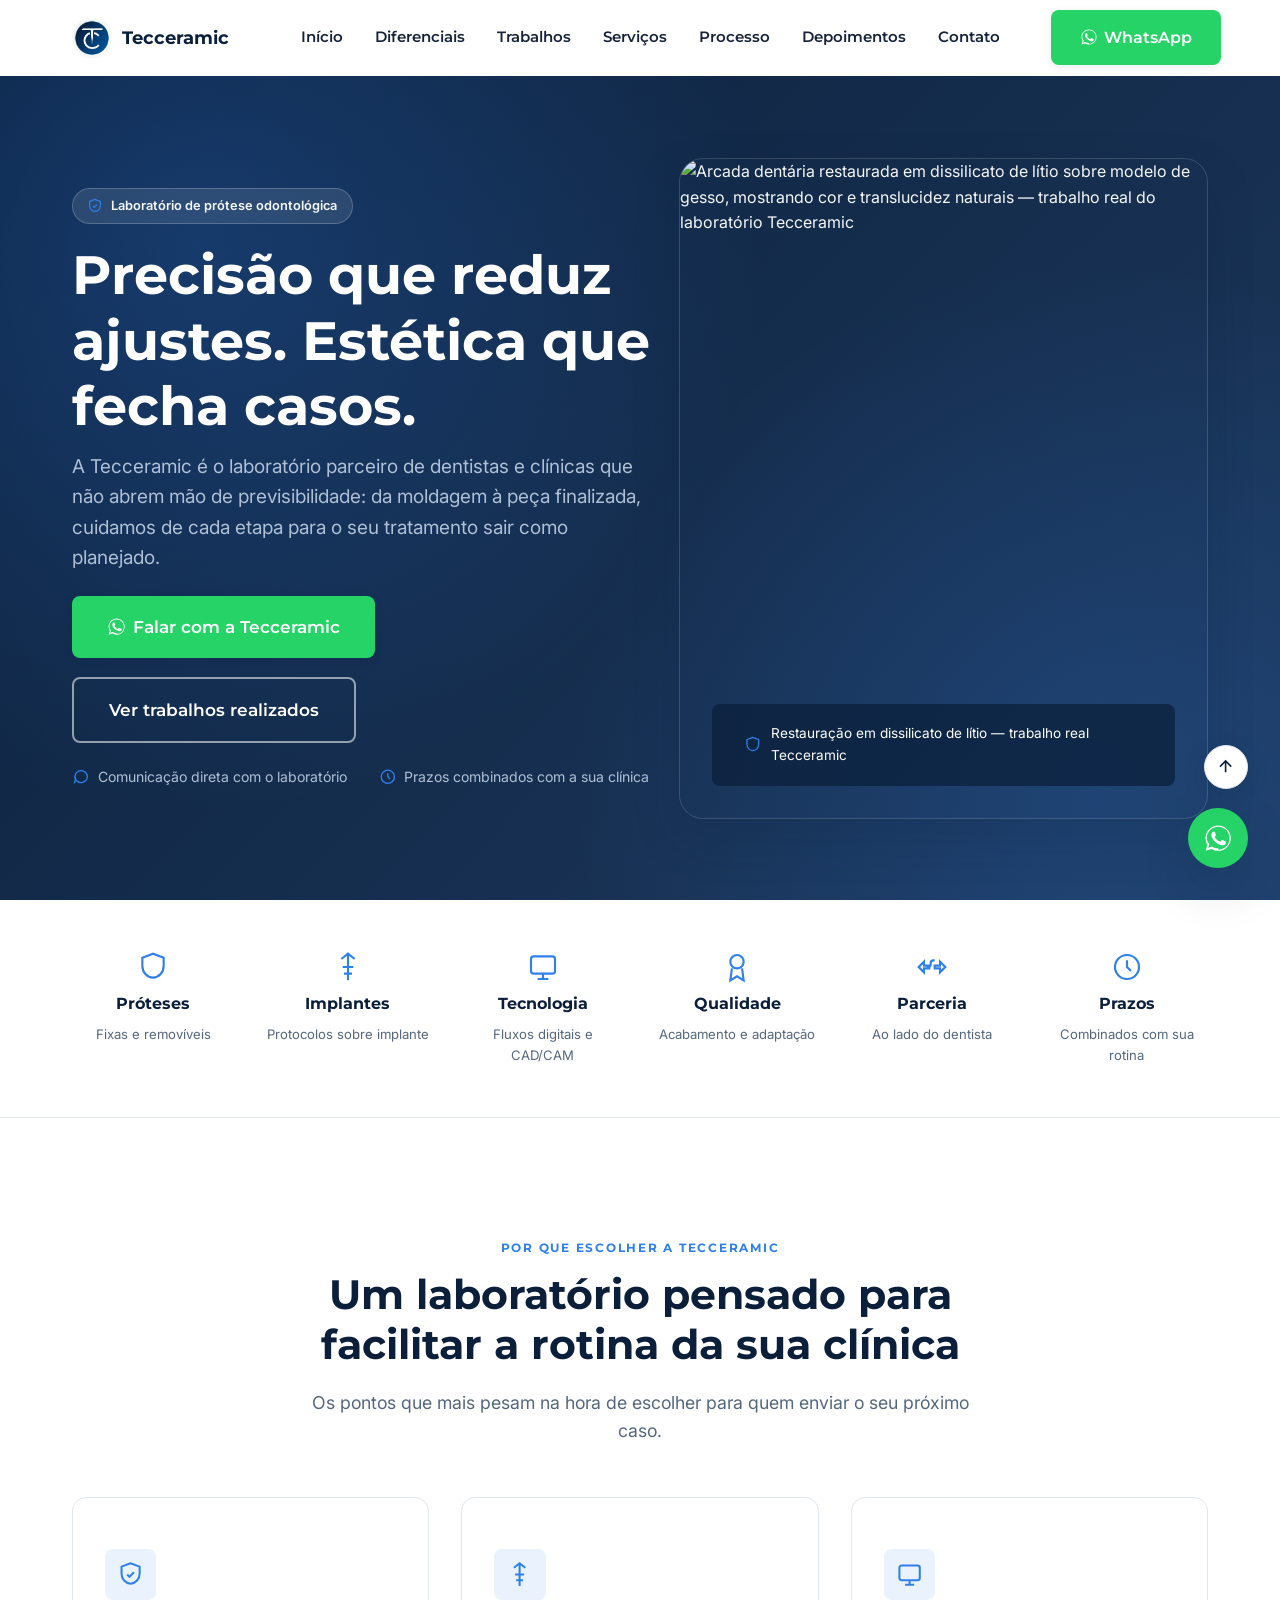
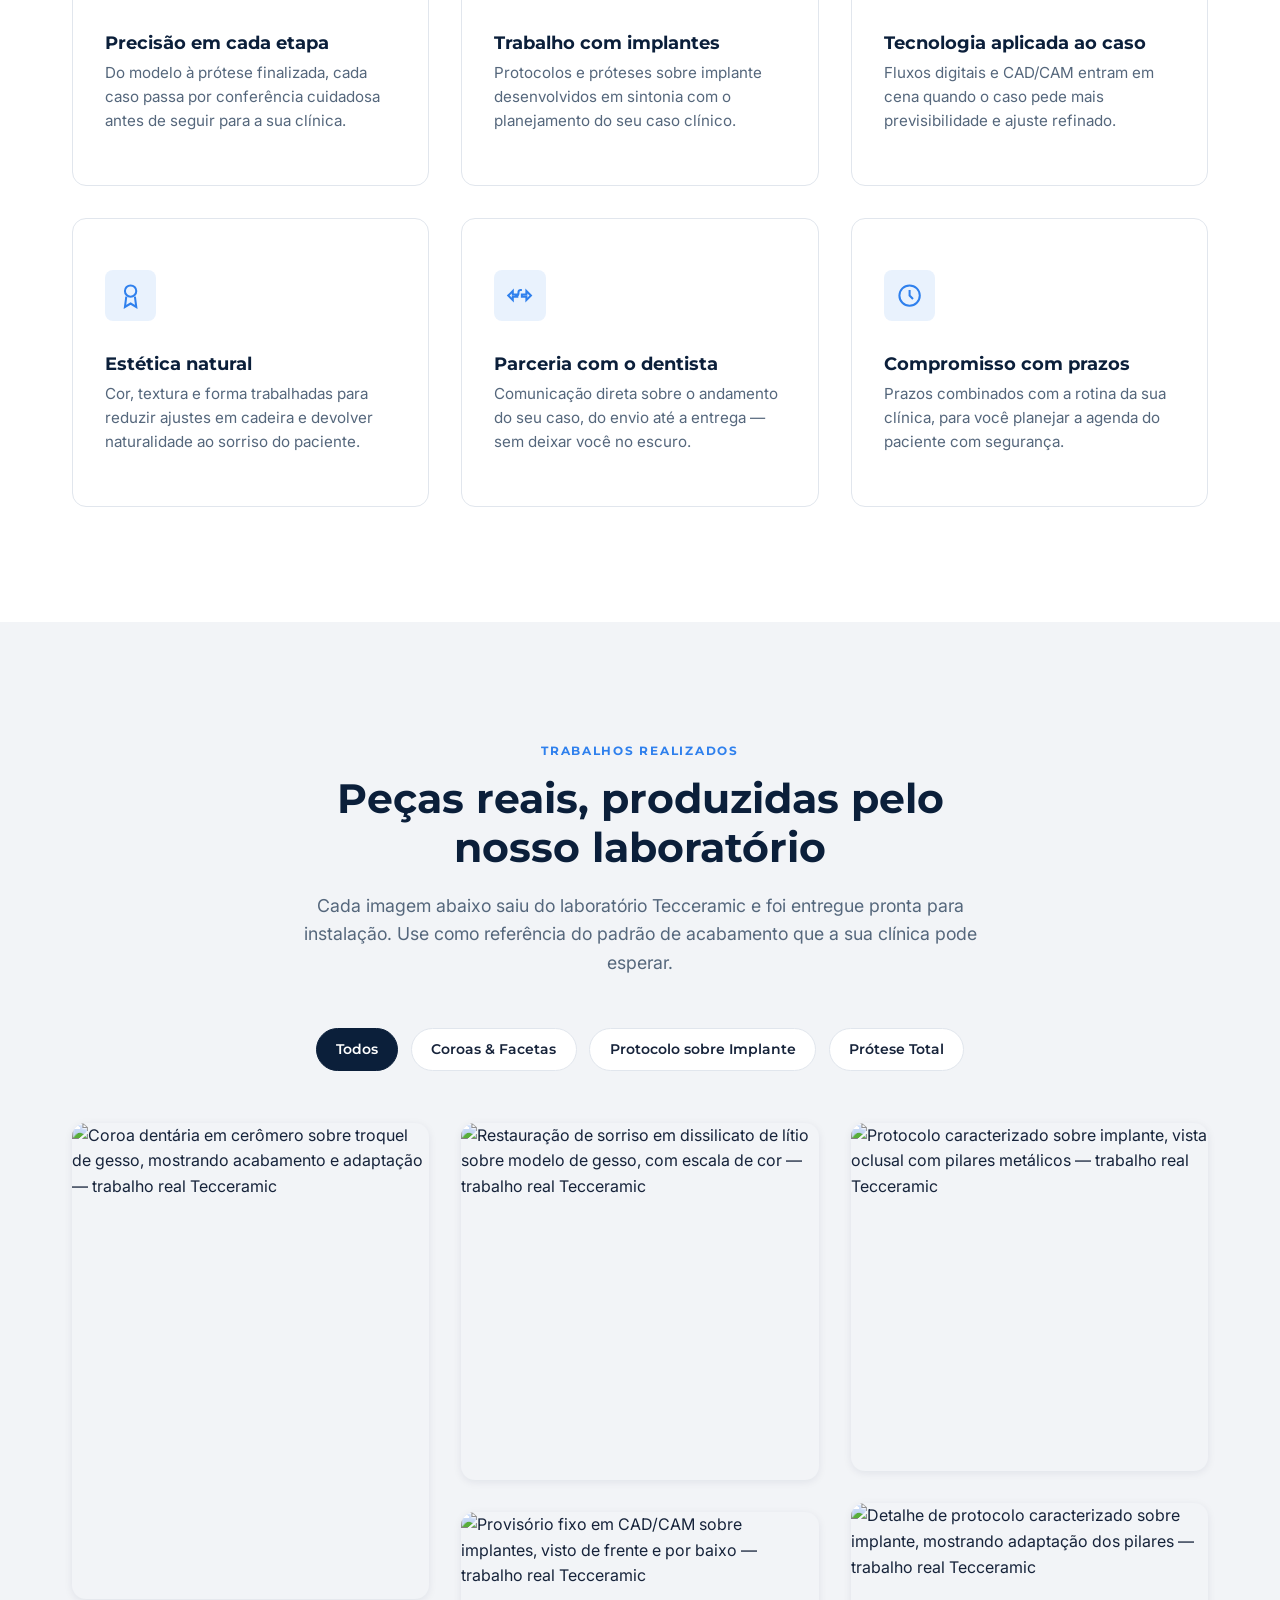
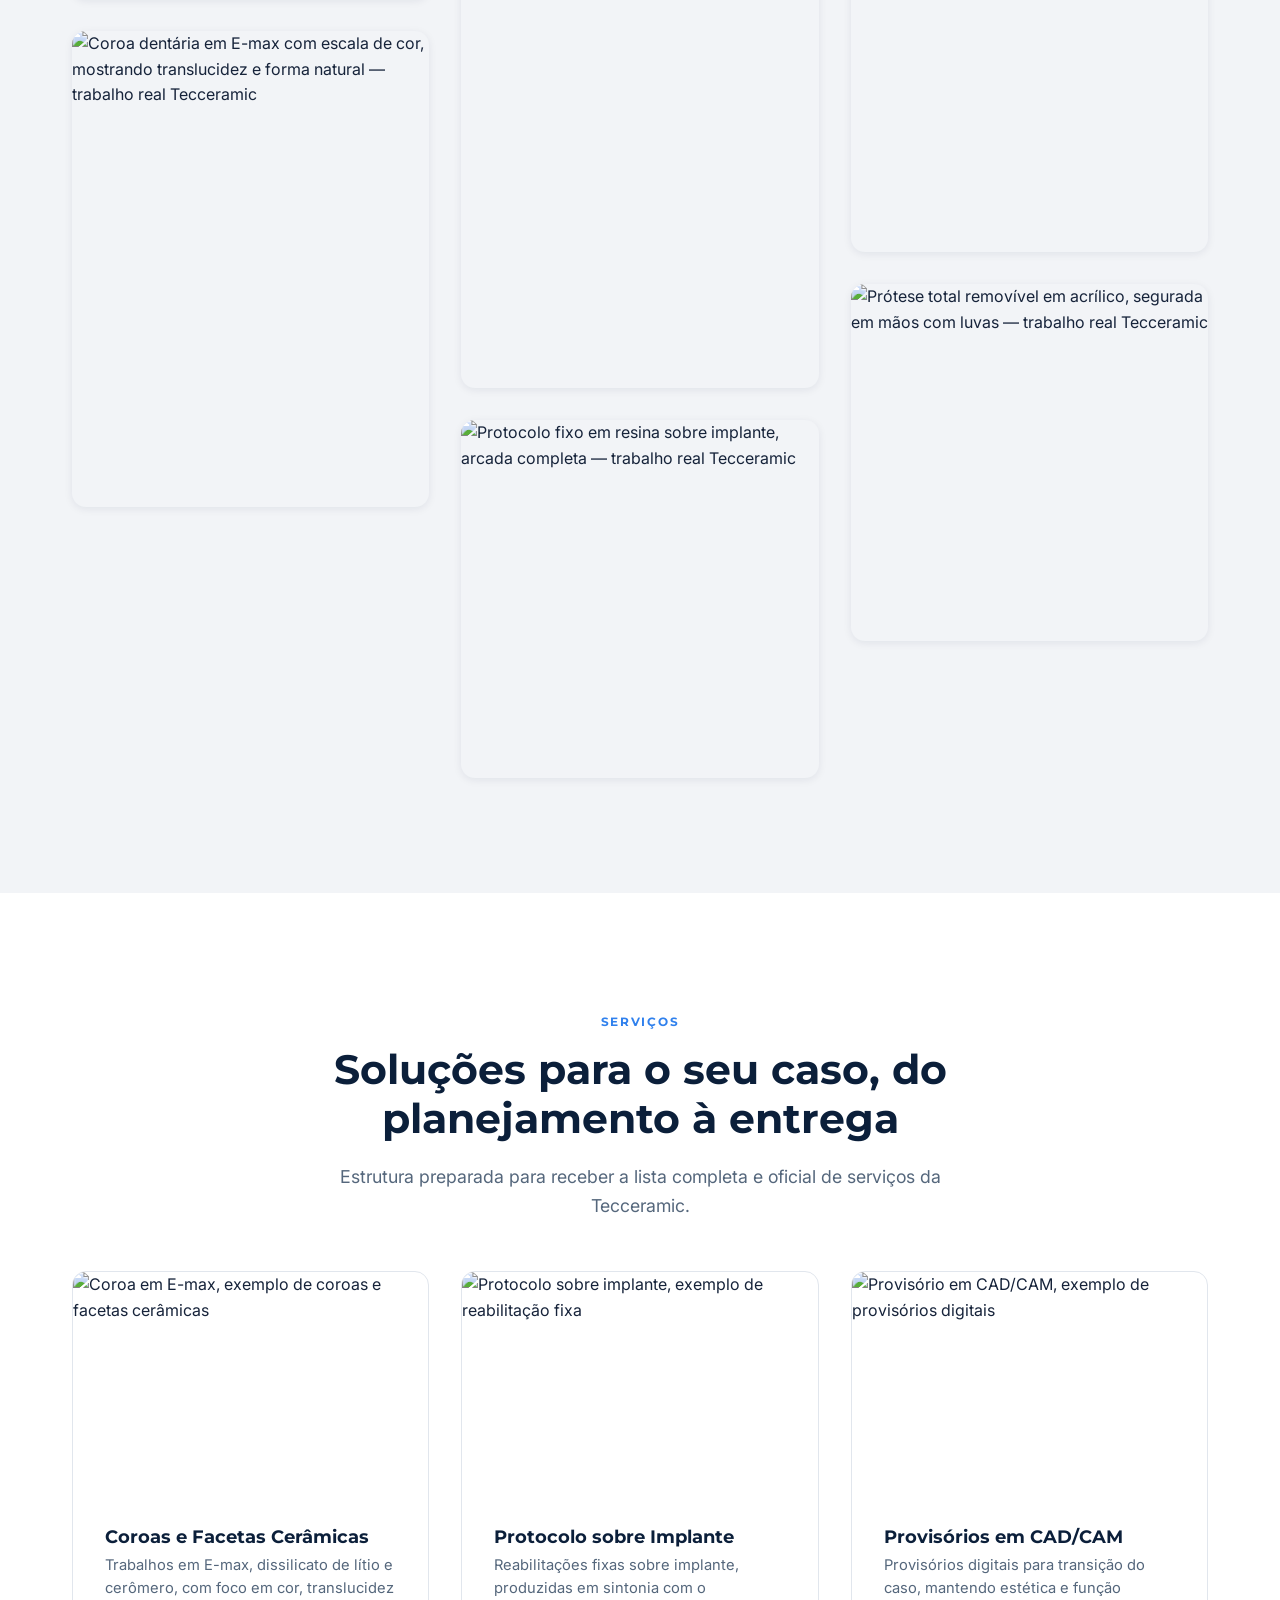
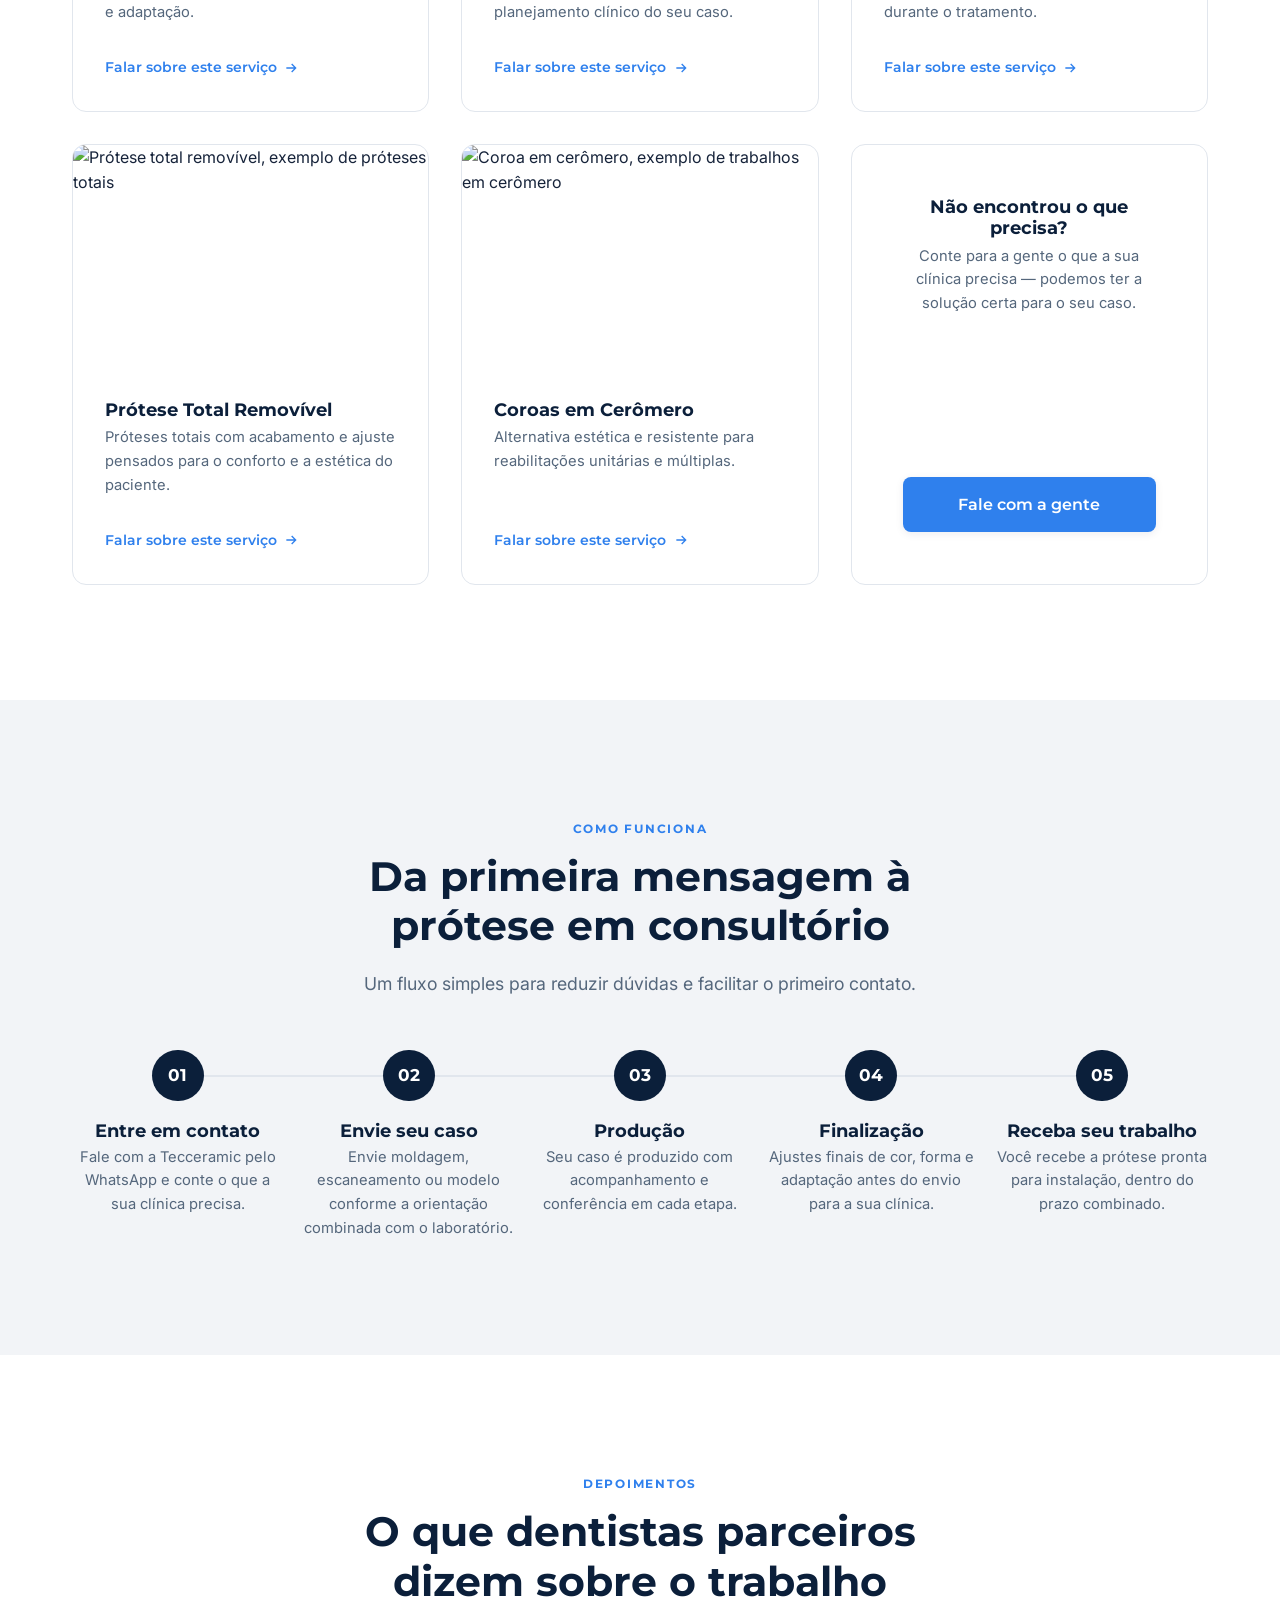
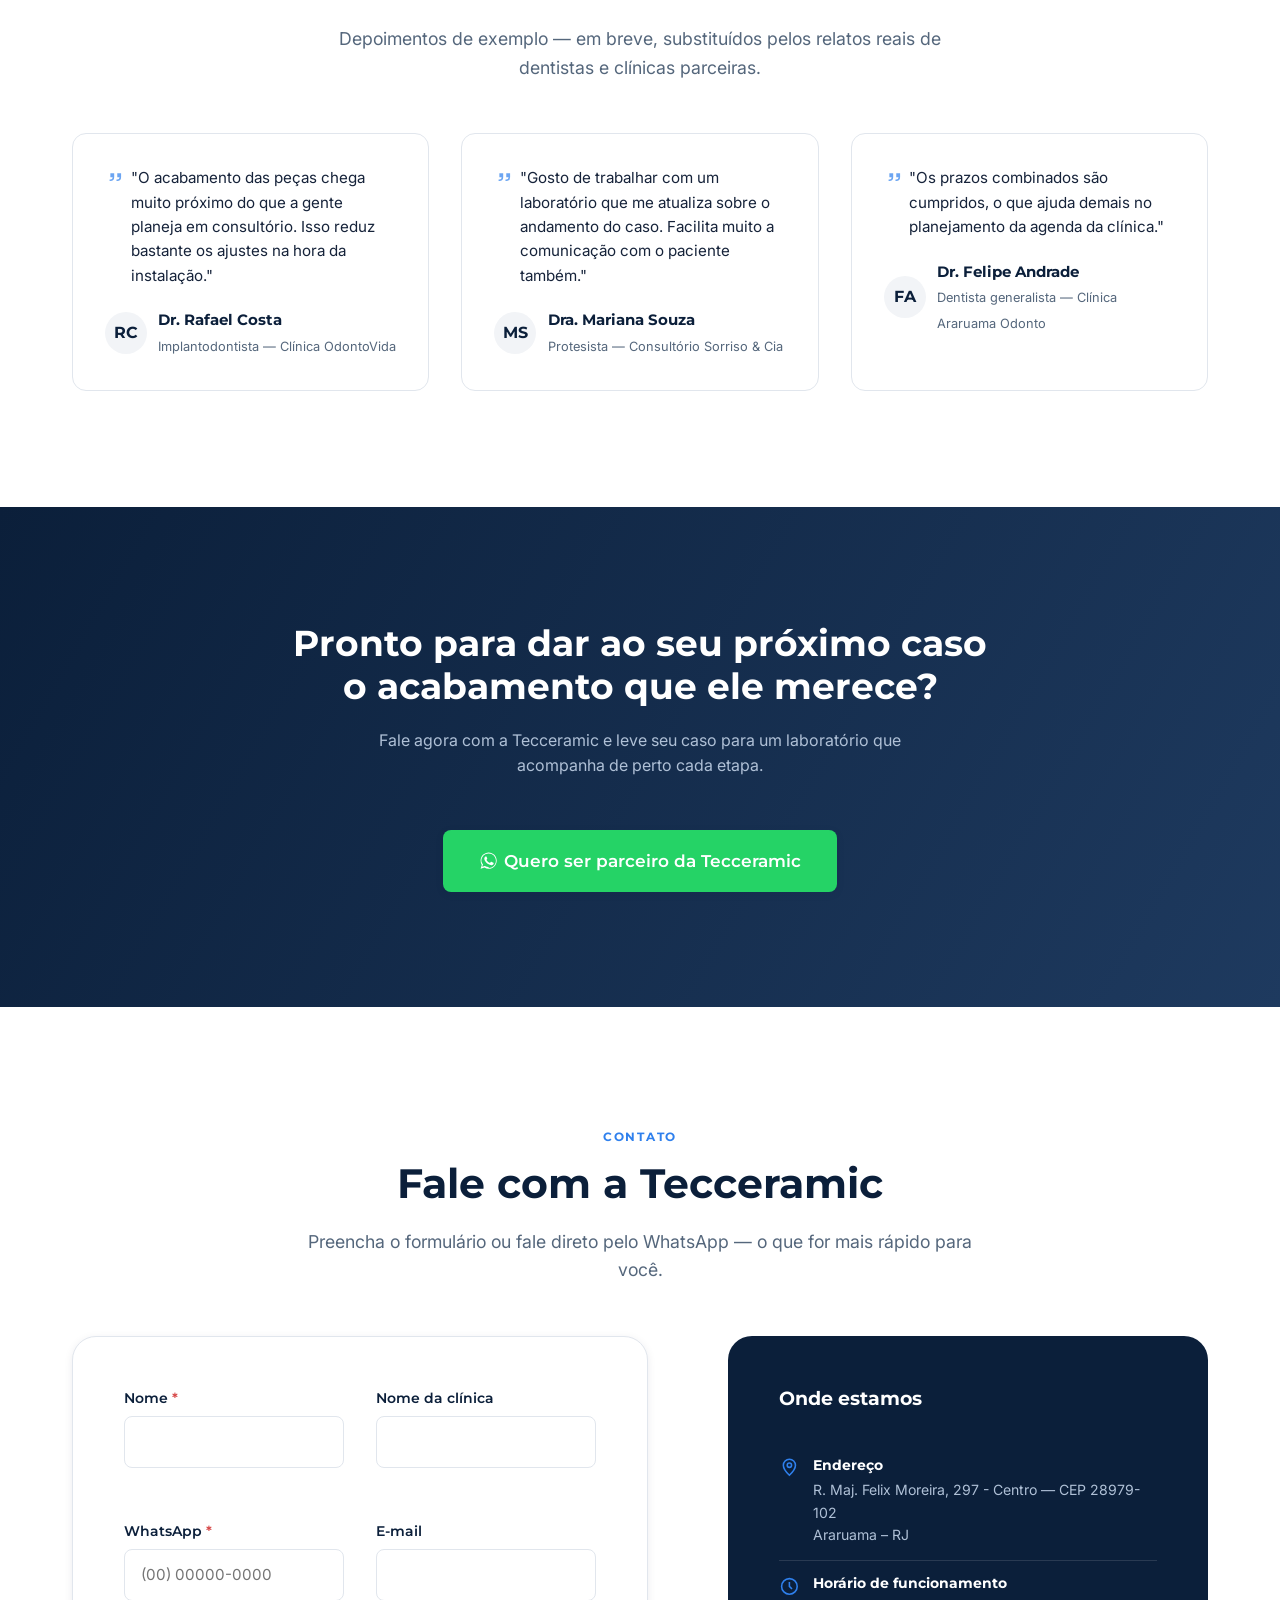
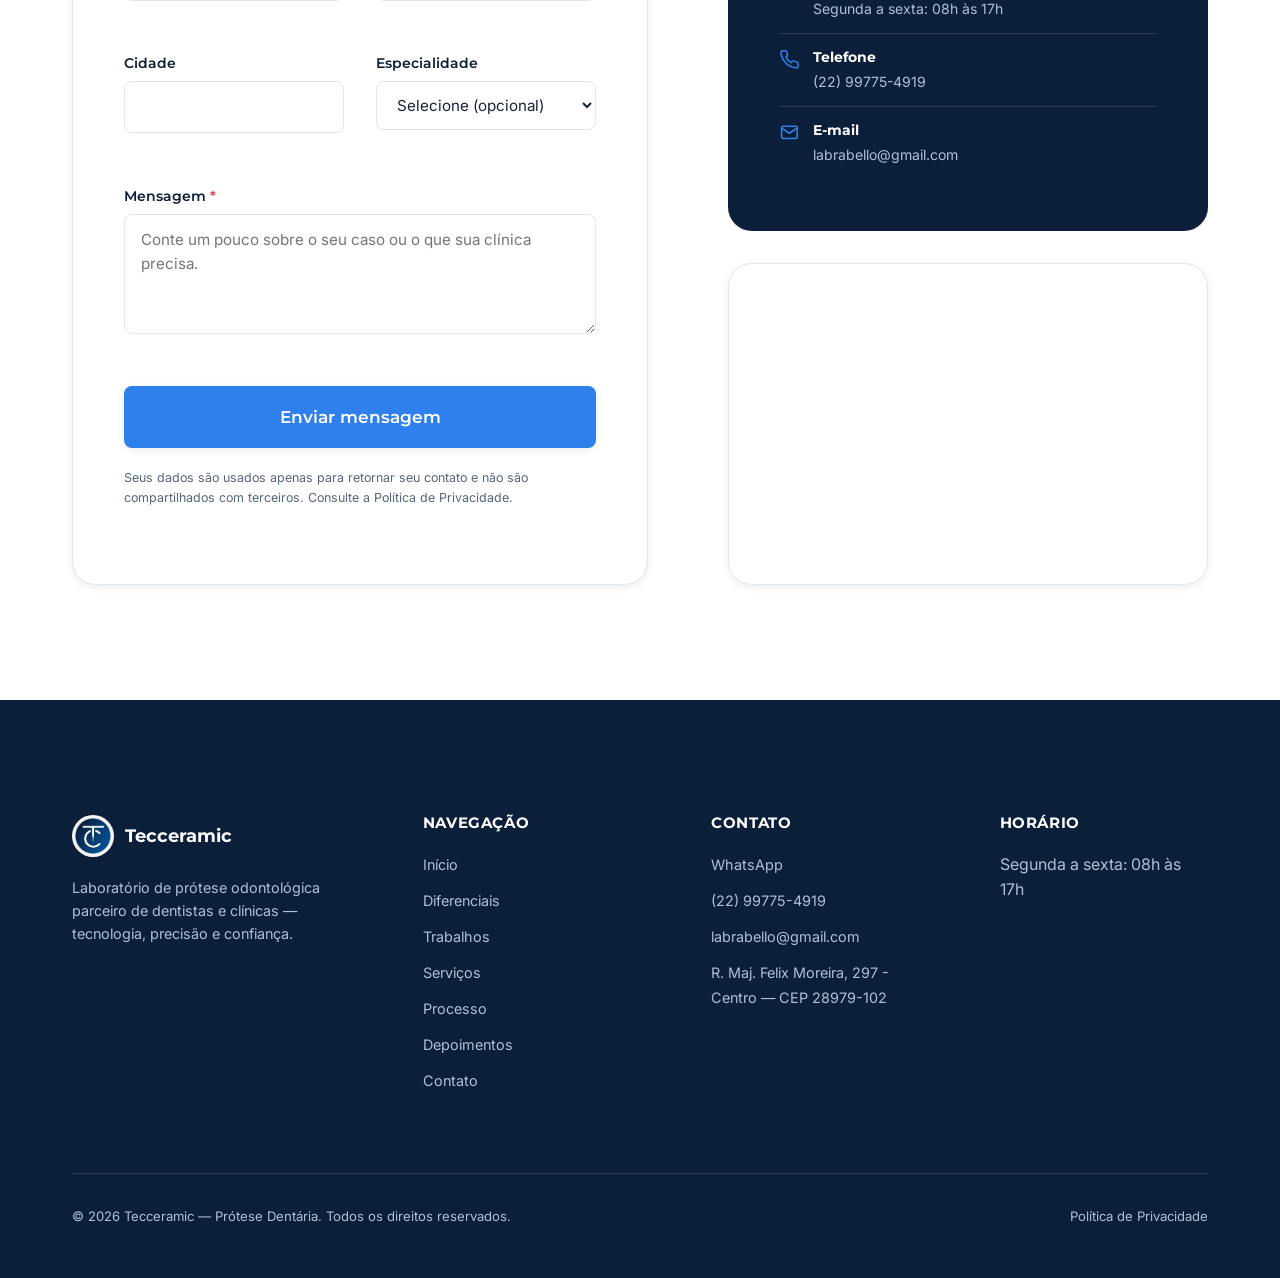
==== commit 5d387873: "Corrige hero cortada no carregamento e adiciona animações A hero agora cabe inteira na tela em qualq" ====
--- a/index.html
+++ b/index.html
@@ -513,28 +513,28 @@
           <p class="section-subtitle">Um fluxo simples para reduzir dúvidas e facilitar o primeiro contato.</p>
         </div>
 
-        <ol class="process__list reveal">
-          <li class="process__item">
+        <ol class="process__list">
+          <li class="process__item reveal">
             <span class="process__number">01</span>
             <h3>Entre em contato</h3>
             <p>Fale com a Tecceramic pelo WhatsApp e conte o que a sua clínica precisa.</p>
           </li>
-          <li class="process__item">
+          <li class="process__item reveal">
             <span class="process__number">02</span>
             <h3>Envie seu caso</h3>
             <p>Envie moldagem, escaneamento ou modelo conforme a orientação combinada com o laboratório.</p>
           </li>
-          <li class="process__item">
+          <li class="process__item reveal">
             <span class="process__number">03</span>
             <h3>Produção</h3>
             <p>Seu caso é produzido com acompanhamento e conferência em cada etapa.</p>
           </li>
-          <li class="process__item">
+          <li class="process__item reveal">
             <span class="process__number">04</span>
             <h3>Finalização</h3>
             <p>Ajustes finais de cor, forma e adaptação antes do envio para a sua clínica.</p>
           </li>
-          <li class="process__item">
+          <li class="process__item reveal">
             <span class="process__number">05</span>
             <h3>Receba seu trabalho</h3>
             <p>Você recebe a prótese pronta para instalação, dentro do prazo combinado.</p>
--- a/css/style.css
+++ b/css/style.css
@@ -73,8 +73,9 @@
   --shadow-lg: 0 20px 48px rgba(11, 31, 58, 0.18);
 
   /* Transições */
-  --transition-fast: 0.18s ease;
-  --transition-base: 0.28s ease;
+  --ease-out: cubic-bezier(0.16, 1, 0.3, 1);
+  --transition-fast: 0.18s var(--ease-out);
+  --transition-base: 0.3s var(--ease-out);
 }
 
 /* -------------------------------------------------------------------------
@@ -267,6 +268,10 @@
   transform: translateY(-2px);
 }
 
+.btn:active {
+  transform: translateY(0) scale(0.98);
+}
+
 .btn--whatsapp {
   background-color: var(--color-whatsapp);
   color: var(--color-white);
@@ -326,12 +331,51 @@
 .reveal {
   opacity: 0;
   transform: translateY(24px);
-  transition: opacity 0.6s ease, transform 0.6s ease;
+  transition: opacity 0.7s var(--ease-out), transform 0.7s var(--ease-out);
 }
 
 .reveal.is-visible {
   opacity: 1;
   transform: translateY(0);
+}
+
+/* Escalonamento sutil para grupos de cards/itens que revelam juntos
+   (vários cruzam o threshold do IntersectionObserver no mesmo instante) —
+   teto de 6 passos para não parecer mecânico em listas longas. */
+.benefit-card.reveal:nth-child(2),
+.service-card.reveal:nth-child(2),
+.portfolio__item.reveal:nth-child(2),
+.process__item.reveal:nth-child(2),
+.testimonial-card.reveal:nth-child(2) {
+  transition-delay: 0.07s;
+}
+
+.benefit-card.reveal:nth-child(3),
+.service-card.reveal:nth-child(3),
+.portfolio__item.reveal:nth-child(3),
+.process__item.reveal:nth-child(3),
+.testimonial-card.reveal:nth-child(3) {
+  transition-delay: 0.14s;
+}
+
+.benefit-card.reveal:nth-child(4),
+.service-card.reveal:nth-child(4),
+.portfolio__item.reveal:nth-child(4),
+.process__item.reveal:nth-child(4) {
+  transition-delay: 0.21s;
+}
+
+.benefit-card.reveal:nth-child(5),
+.service-card.reveal:nth-child(5),
+.portfolio__item.reveal:nth-child(5),
+.process__item.reveal:nth-child(5) {
+  transition-delay: 0.28s;
+}
+
+.benefit-card.reveal:nth-child(n+6),
+.service-card.reveal:nth-child(n+6),
+.portfolio__item.reveal:nth-child(n+6) {
+  transition-delay: 0.35s;
 }
 
 .visually-hidden {
@@ -428,15 +472,17 @@
   position: absolute;
   left: 0;
   bottom: -2px;
-  width: 0;
+  width: 100%;
   height: 2px;
   background-color: var(--color-accent);
-  transition: width var(--transition-base);
+  transform: scaleX(0);
+  transform-origin: left;
+  transition: transform var(--transition-base);
 }
 
 .nav__link:hover::after,
 .nav__link:focus-visible::after {
-  width: 100%;
+  transform: scaleX(1);
 }
 
 .header-cta {
@@ -525,7 +571,14 @@
   position: relative;
   background: linear-gradient(135deg, var(--color-primary) 0%, var(--color-secondary) 100%);
   color: var(--color-text-on-dark);
-  padding-block: var(--space-2xl);
+  /* Escala com a altura da viewport (svh) em vez de um valor fixo: em
+     telas baixas (celular), o padding encolhe para a hero inteira caber
+     antes do scroll; em telas altas, respeita o teto do espaçamento
+     original do design. */
+  padding-block: clamp(1.25rem, 4svh, var(--space-2xl));
+  min-height: calc(100svh - var(--header-height));
+  display: flex;
+  align-items: center;
   overflow: hidden;
 }
 
@@ -542,7 +595,7 @@
   position: relative;
   display: grid;
   grid-template-columns: 1fr;
-  gap: var(--space-xl);
+  gap: clamp(0.85rem, 2.5svh, var(--space-xl));
   align-items: center;
 }
 
@@ -561,7 +614,7 @@
   font-weight: 600;
   padding: 0.45rem 0.9rem;
   border-radius: 999px;
-  margin-bottom: var(--space-md);
+  margin-bottom: clamp(0.6rem, 2svh, var(--space-md));
 }
 
 .hero__badge svg {
@@ -573,7 +626,7 @@
 .hero h1 {
   color: var(--color-white);
   font-size: clamp(2.1rem, 1.6rem + 2.4vw, 3.4rem);
-  margin-bottom: var(--space-sm);
+  margin-bottom: clamp(0.5rem, 1.5svh, var(--space-sm));
 }
 
 .hero h1 span {
@@ -583,7 +636,7 @@
 .hero__subtitle {
   font-size: clamp(1rem, 0.95rem + 0.3vw, 1.2rem);
   color: var(--color-text-on-dark-muted);
-  margin-bottom: var(--space-lg);
+  margin-bottom: clamp(0.75rem, 2.5svh, var(--space-lg));
   max-width: 54ch;
 }
 
@@ -591,13 +644,19 @@
   display: flex;
   flex-wrap: wrap;
   gap: var(--space-sm);
-  margin-bottom: var(--space-lg);
+  margin-bottom: clamp(0.75rem, 2.5svh, var(--space-lg));
 }
 
 .hero__meta {
-  display: flex;
+  display: none;
   flex-wrap: wrap;
   gap: var(--space-md);
+}
+
+@media (min-width: 640px) {
+  .hero__meta {
+    display: flex;
+  }
 }
 
 .hero__meta-item {
@@ -631,7 +690,10 @@
   width: 100%;
   height: 100%;
   object-fit: cover;
-  aspect-ratio: 4 / 5;
+  /* Proporção mais baixa (menos vertical) enquanto a imagem fica empilhada
+     sob o texto (abaixo de 960px): soma-se ao bloco de texto acima dela e
+     precisa caber inteira na tela antes do usuário rolar a página. */
+  aspect-ratio: 16 / 9;
 }
 
 .hero__media-caption {
@@ -663,8 +725,155 @@
   }
 
   .hero__media-frame img {
-    aspect-ratio: 3 / 4;
-  }
+    aspect-ratio: 4 / 5;
+  }
+}
+
+/* Notebooks com janela baixa (ex.: 1280×720, 1366×768): mesmo lado a lado,
+   a coluna da imagem em retrato (4/5) já é mais alta que a tela some com
+   o cabeçalho fixo. Aqui ela fica mais quadrada e o selo de confiança
+   secundário (já repetido na faixa de confiança logo abaixo) some, só
+   nessa faixa — em monitores mais altos nada disso muda. */
+@media (min-width: 960px) and (max-height: 820px) {
+  .hero {
+    padding-block: clamp(1rem, 3svh, 2rem);
+  }
+
+  .hero__meta {
+    display: none;
+  }
+
+  .hero__media-frame img {
+    aspect-ratio: 1 / 1;
+  }
+}
+
+/* Celulares (layout empilhado): o título grande + parágrafo + 2 botões +
+   imagem somados facilmente passam de uma tela inteira, então aqui a
+   hero recebe uma escala própria, mais compacta, para caber por completo
+   antes do usuário precisar rolar — medido e ajustado com o conteúdo
+   real (não só estimado), nos tamanhos de tela mais comuns. */
+@media (max-width: 639px) {
+  .hero {
+    padding-block: clamp(1rem, 3.5svh, 2rem);
+  }
+
+  .hero .container {
+    gap: clamp(0.75rem, 2svh, 1.25rem);
+  }
+
+  .hero__badge {
+    margin-bottom: clamp(0.4rem, 1.2svh, 0.8rem);
+  }
+
+  .hero h1 {
+    font-size: clamp(1.65rem, 1.2rem + 2.2vw, 2.3rem);
+    margin-bottom: 0.4rem;
+  }
+
+  .hero__subtitle {
+    margin-bottom: clamp(0.5rem, 1.5svh, 1rem);
+  }
+
+  .hero__actions {
+    margin-bottom: clamp(0.5rem, 1.5svh, 1rem);
+  }
+
+  .hero__actions .btn {
+    padding: 0.8rem 1.5rem;
+    font-size: 0.92rem;
+  }
+}
+
+/* Celulares também baixos (paisagem, ou aparelhos mais antigos/compactos):
+   um último aperto pontual além do tier acima. */
+@media (max-width: 639px) and (max-height: 700px) {
+  .hero {
+    padding-block: 0.5rem;
+  }
+
+  .hero .container {
+    gap: 0.5rem;
+  }
+
+  .hero__badge {
+    display: none;
+  }
+
+  .hero__subtitle {
+    margin-bottom: 0.4rem;
+  }
+
+  .hero__actions {
+    margin-bottom: 0.4rem;
+  }
+
+  .hero__actions .btn {
+    padding: 0.65rem 1.4rem;
+  }
+
+  .hero__media-frame img {
+    aspect-ratio: 2 / 1;
+  }
+}
+
+/* Momento de autoria: sequência de entrada da hero ao carregar a página.
+   Puramente em CSS (sem depender de JS) para nunca deixar o conteúdo
+   escondido caso um script falhe — e para não competir com o scroll
+   reveal, que serve às seções abaixo da dobra. */
+@keyframes hero-in {
+  from {
+    opacity: 0;
+    transform: translateY(18px);
+  }
+  to {
+    opacity: 1;
+    transform: translateY(0);
+  }
+}
+
+@keyframes hero-media-in {
+  from {
+    opacity: 0;
+    transform: translateY(24px) scale(0.96);
+  }
+  to {
+    opacity: 1;
+    transform: translateY(0) scale(1);
+  }
+}
+
+.hero__badge,
+.hero h1,
+.hero__subtitle,
+.hero__actions,
+.hero__meta {
+  animation: hero-in 0.7s var(--ease-out) both;
+}
+
+.hero__badge {
+  animation-delay: 0.05s;
+}
+
+.hero h1 {
+  animation-delay: 0.15s;
+}
+
+.hero__subtitle {
+  animation-delay: 0.28s;
+}
+
+.hero__actions {
+  animation-delay: 0.4s;
+}
+
+.hero__meta {
+  animation-delay: 0.5s;
+}
+
+.hero__media {
+  animation: hero-media-in 0.9s var(--ease-out) both;
+  animation-delay: 0.25s;
 }
 
 /* -------------------------------------------------------------------------
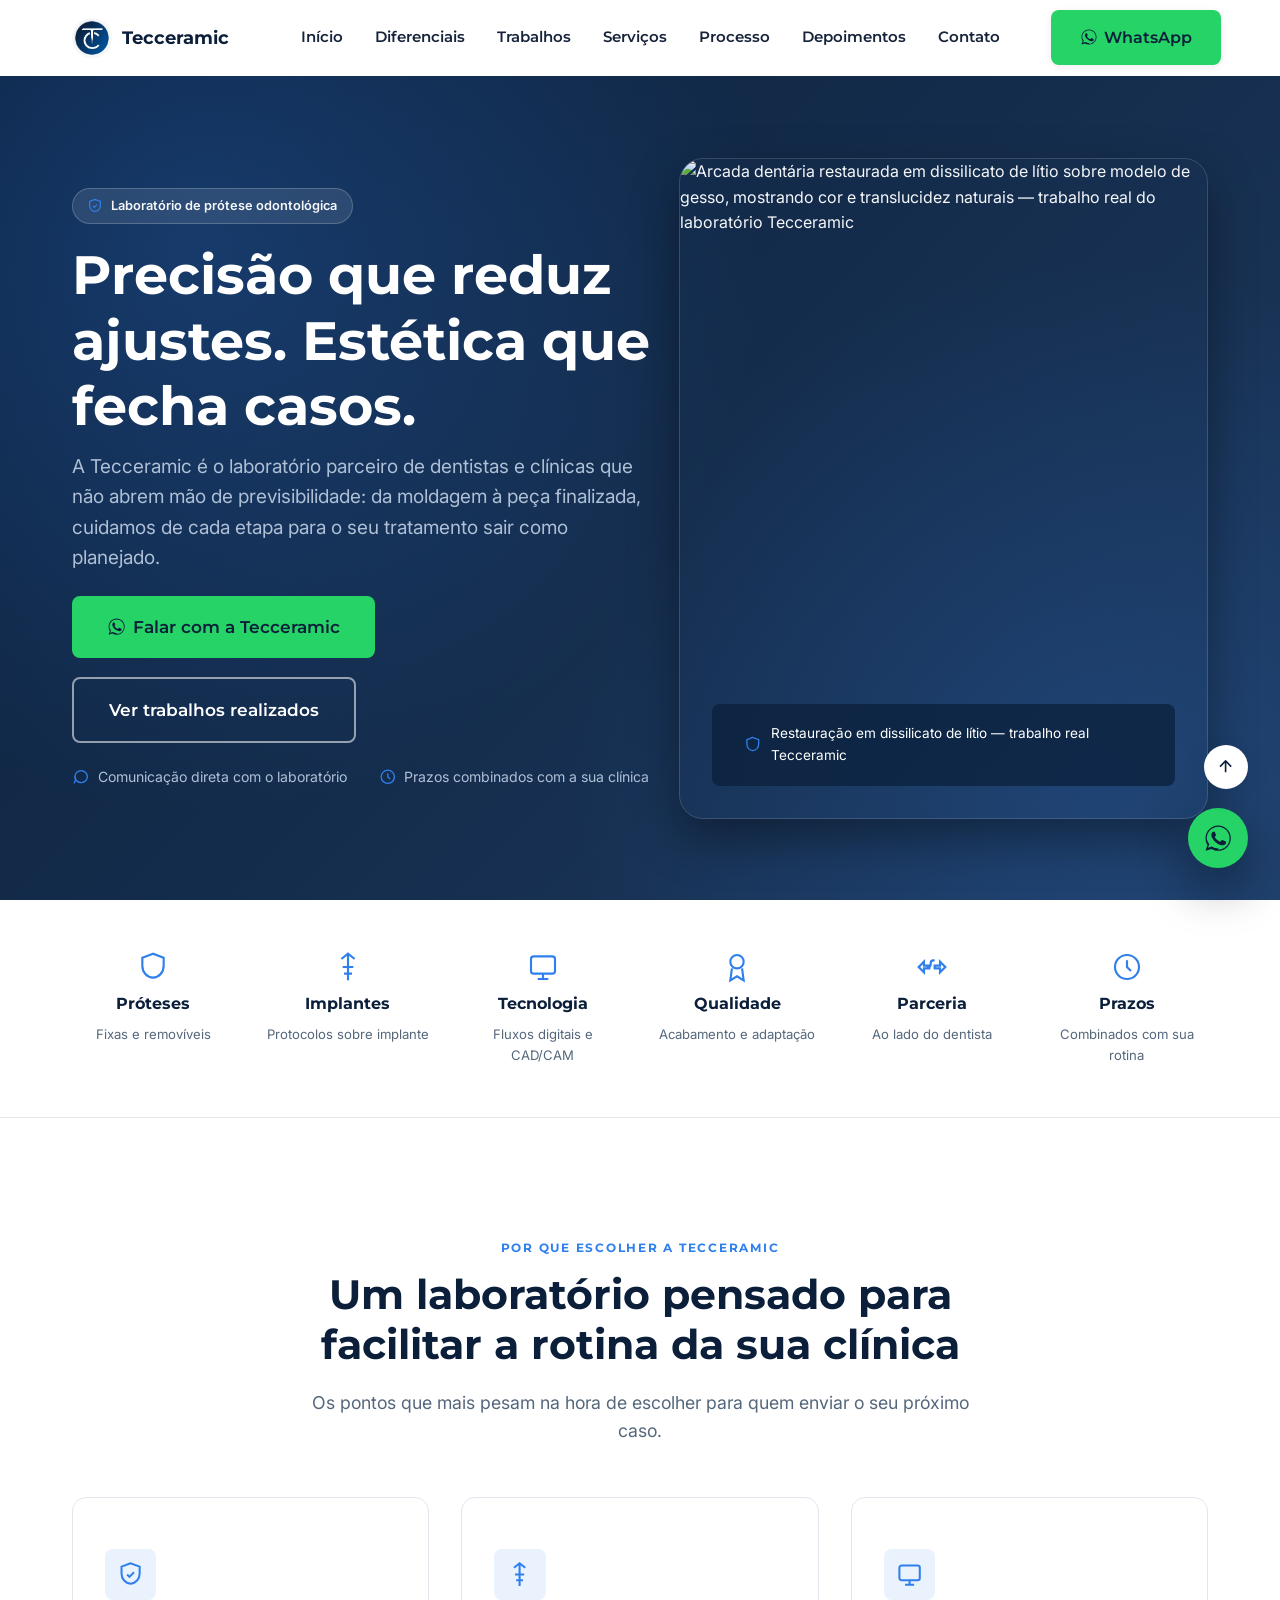
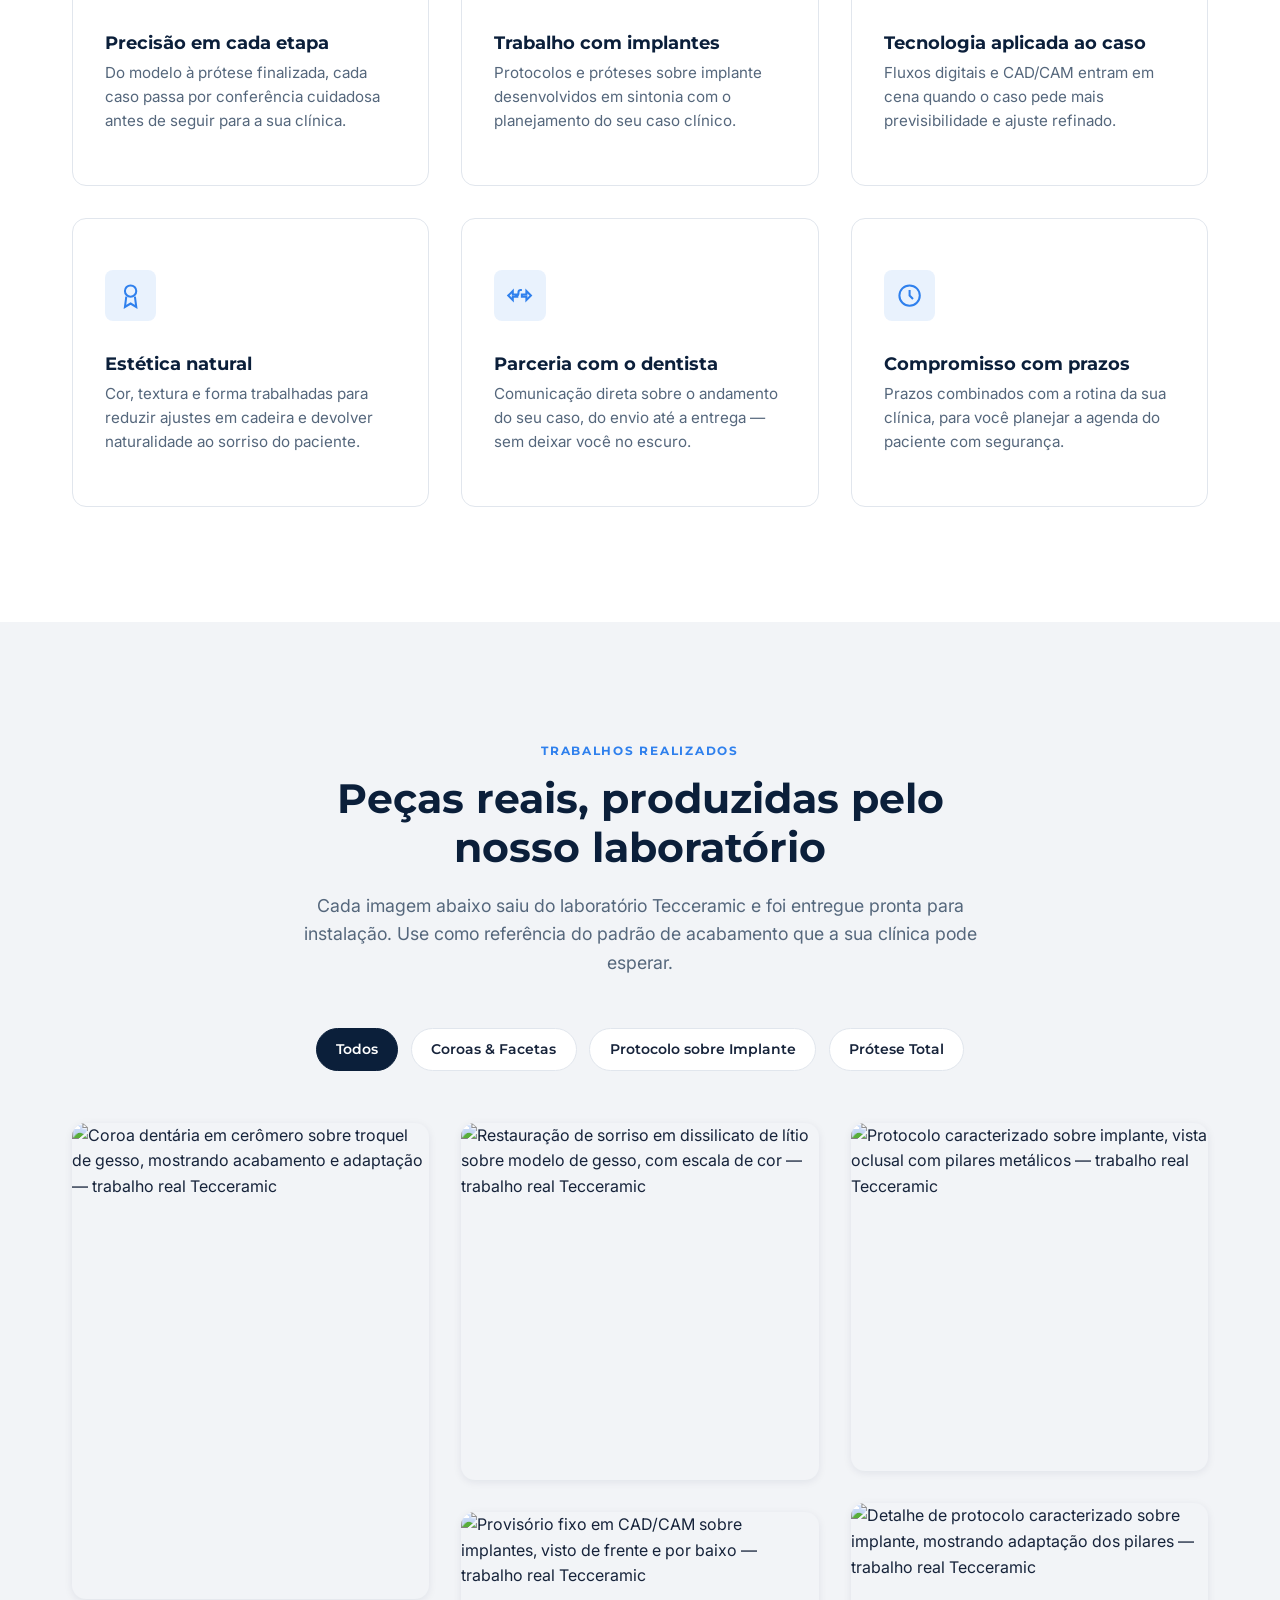
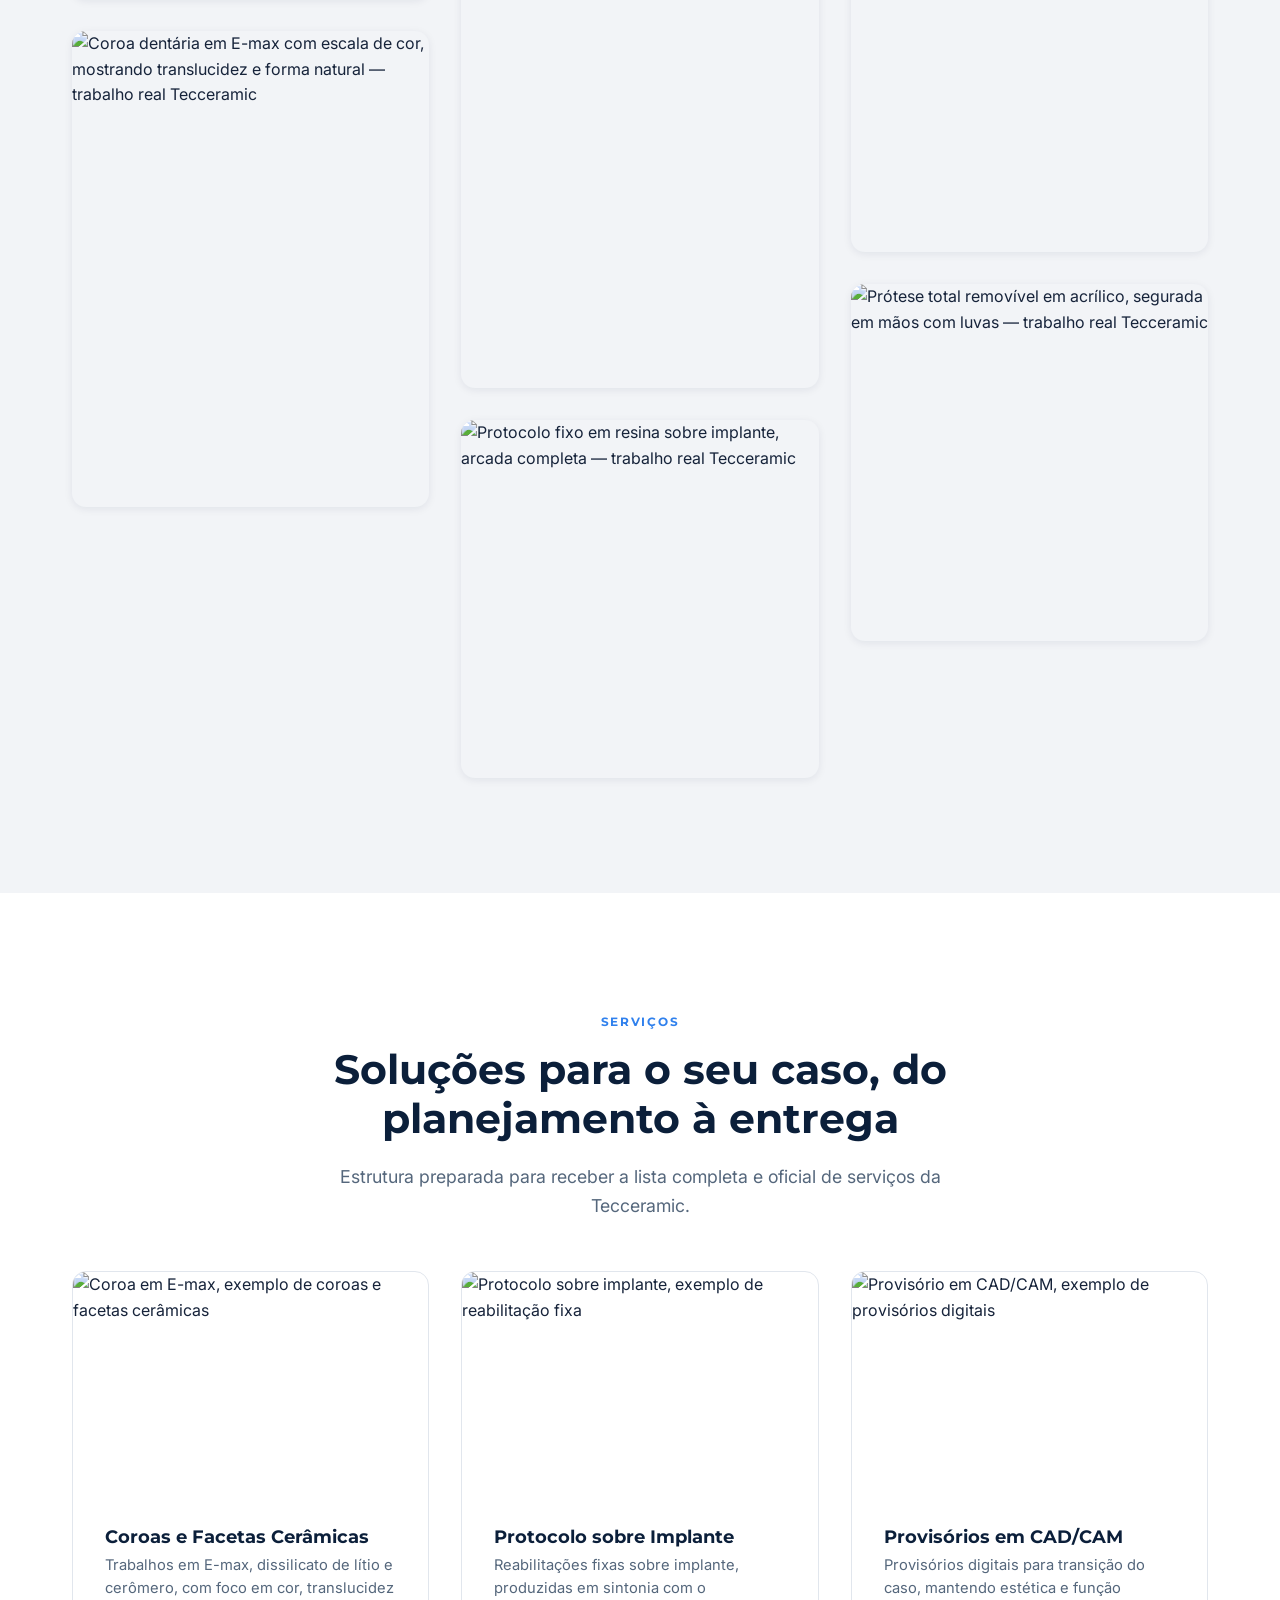
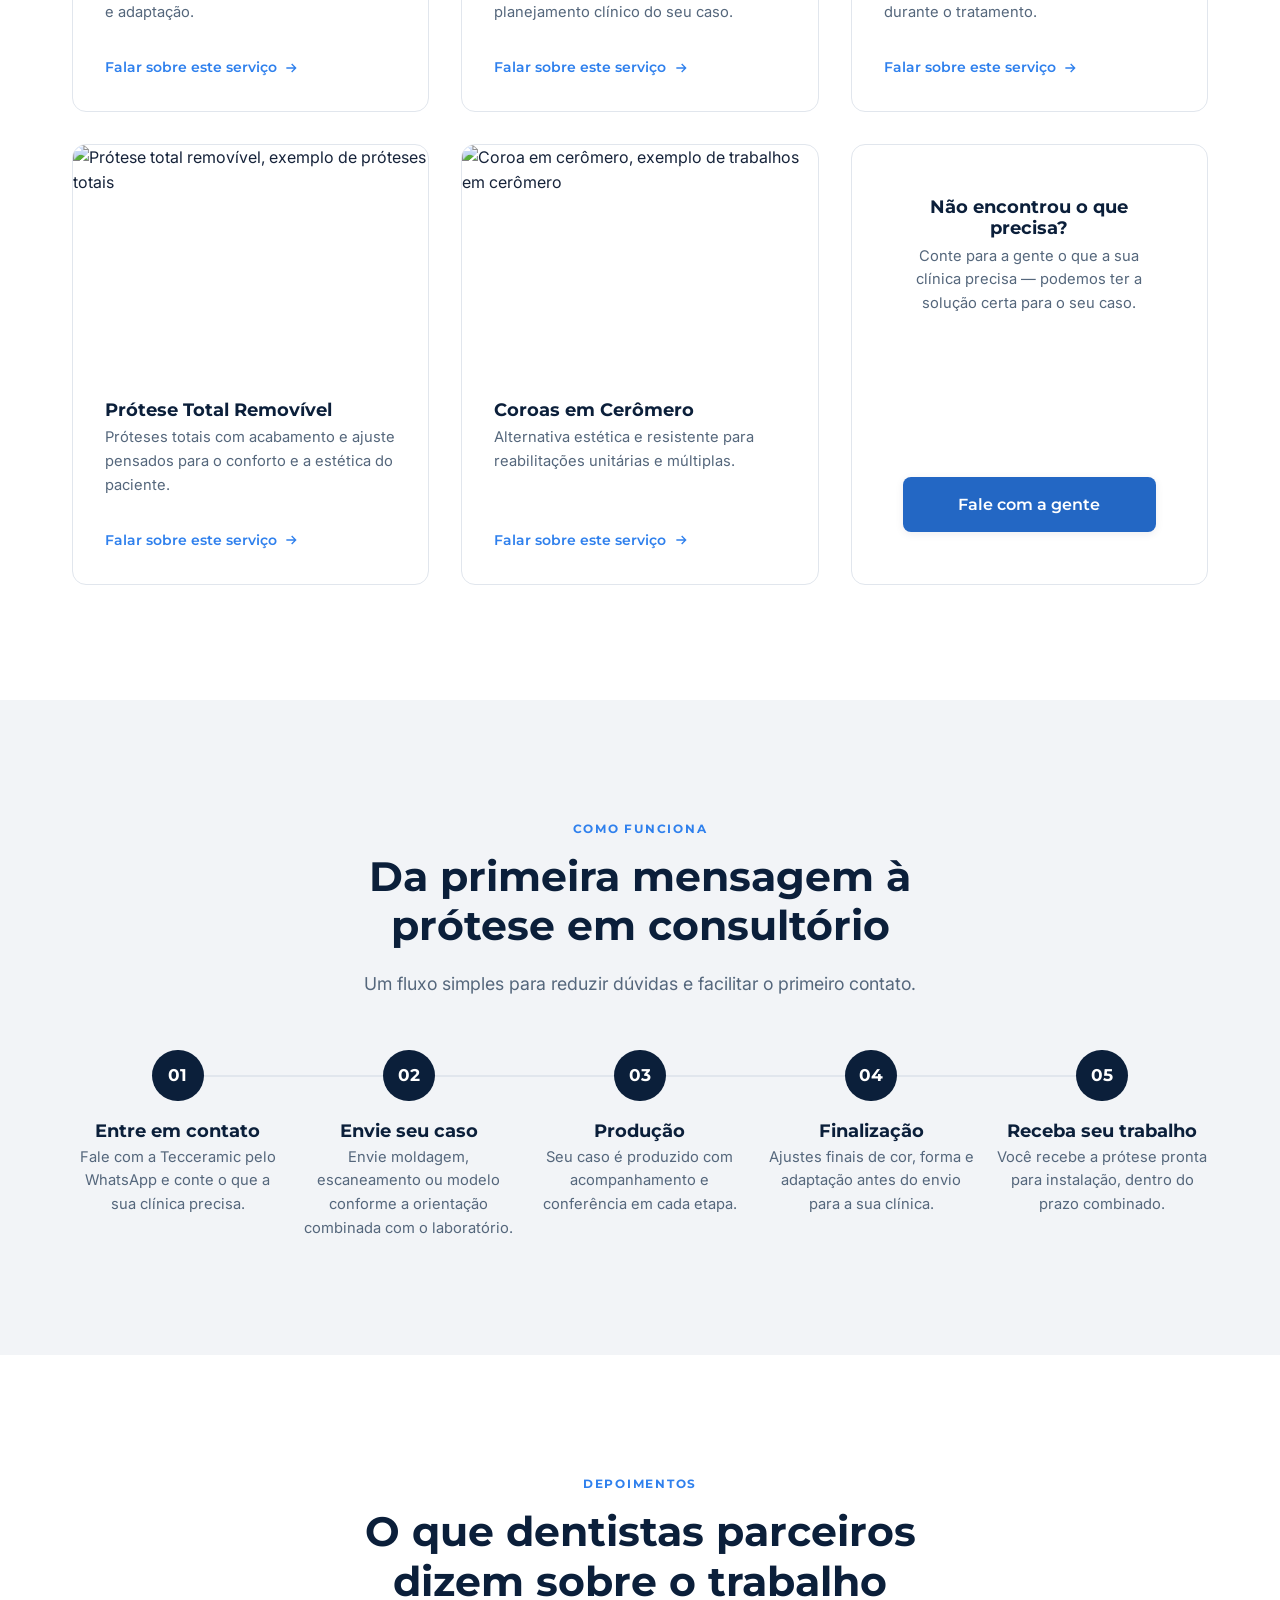
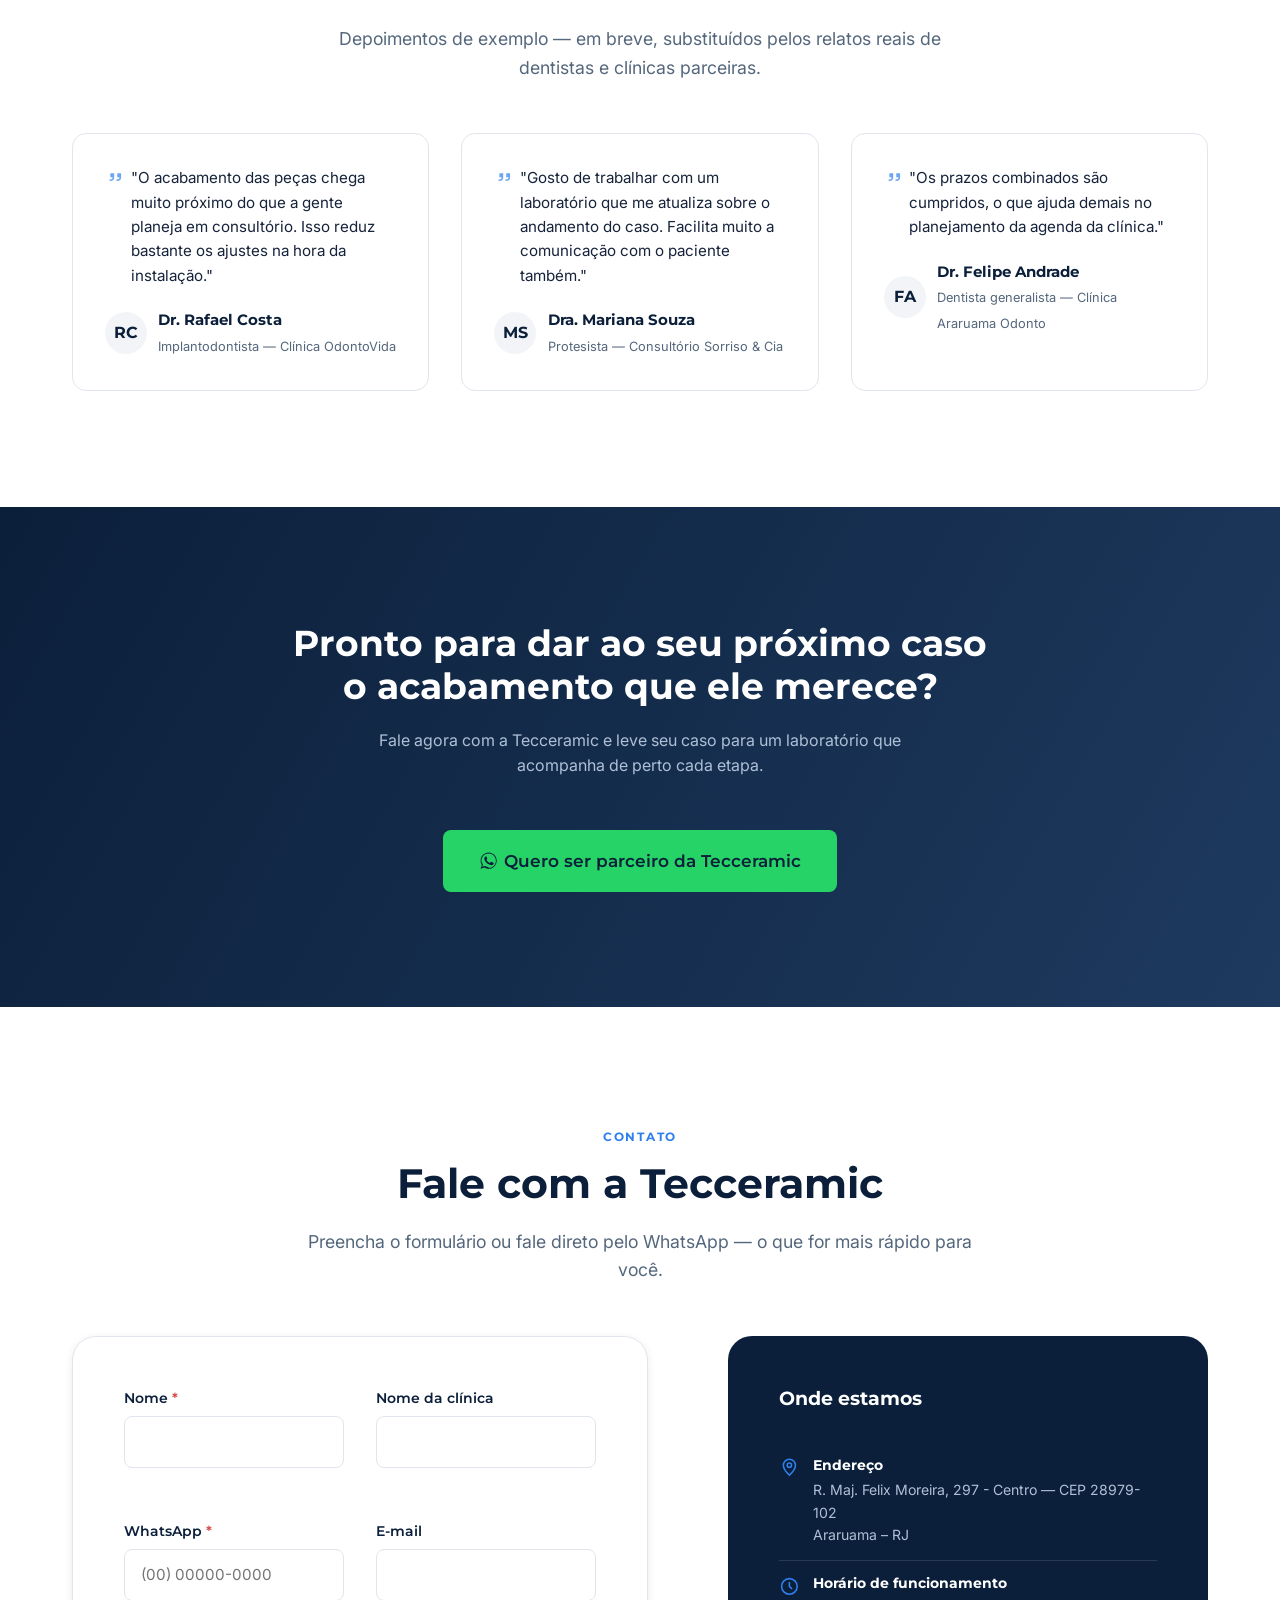
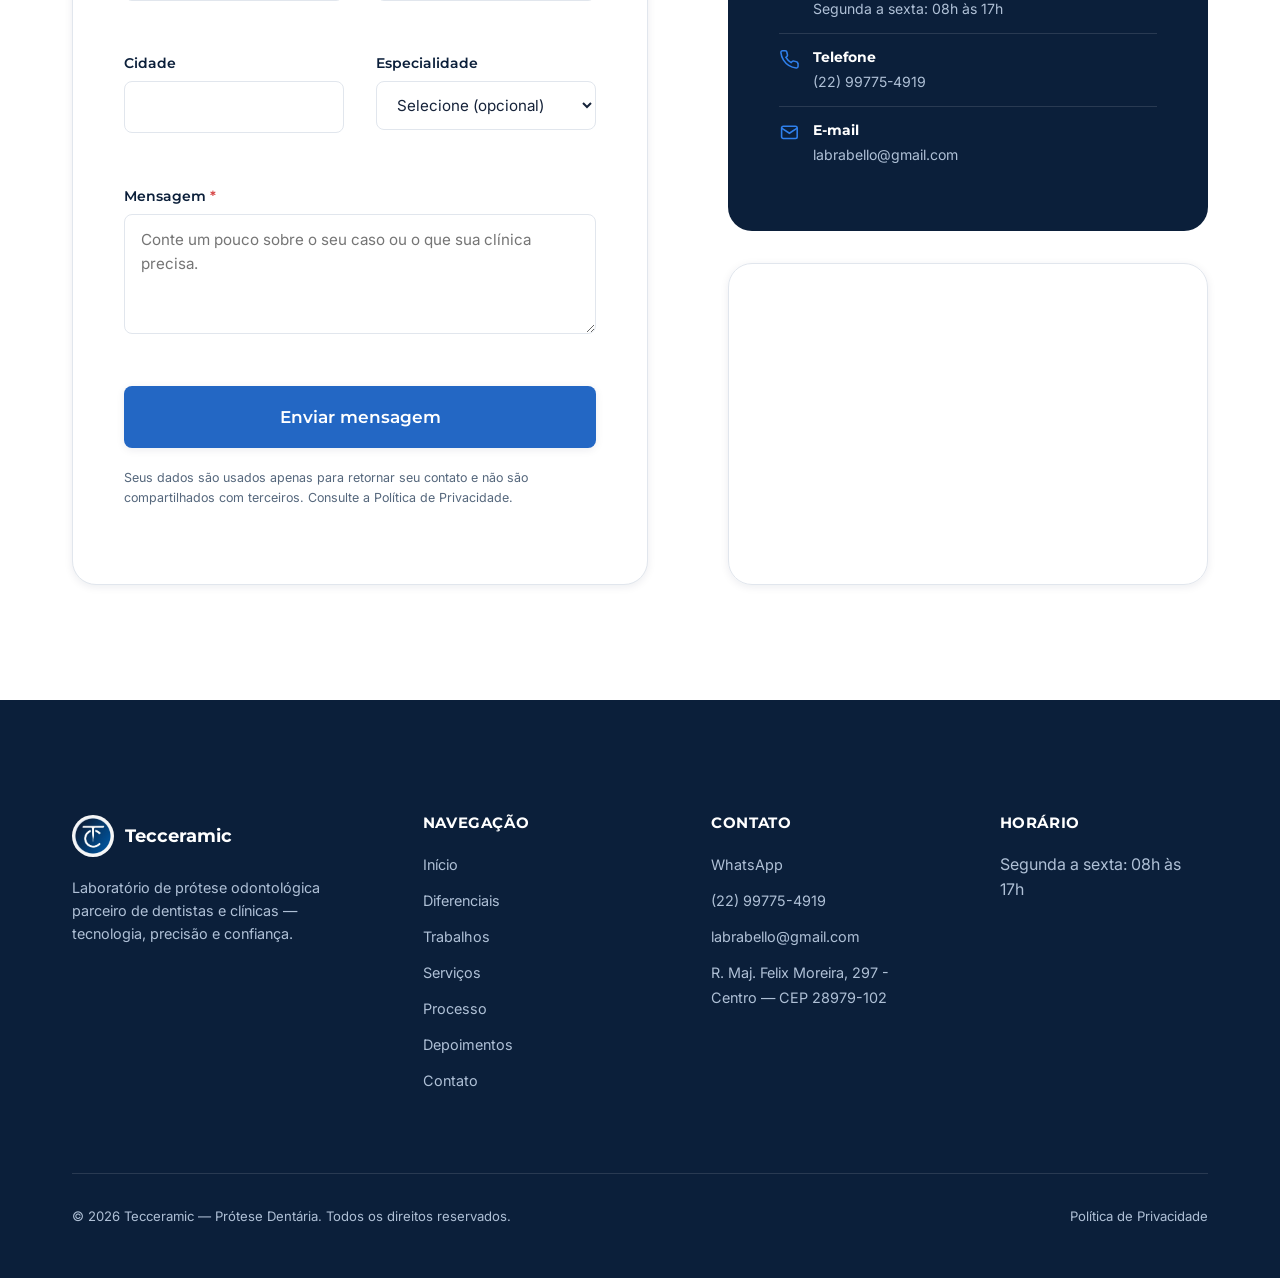
==== commit 03cfd838: "Corrige contraste, sombra e padding apontados pelo revisor de design - Botões do WhatsApp (header, h" ====
--- a/index.html
+++ b/index.html
@@ -832,7 +832,10 @@
       <button class="lightbox__prev" aria-label="Imagem anterior">
         <svg viewBox="0 0 24 24" fill="none" stroke="currentColor" stroke-width="2"><path d="m15 18-6-6 6-6"/></svg>
       </button>
-      <img class="js-lightbox-image" src="" alt="" />
+      <!-- src começa como um GIF transparente 1x1 (não vazio) só para não
+           renderizar o ícone de imagem quebrada antes do JS trocar pelo
+           src real no clique de uma miniatura do portfólio (ver script.js). -->
+      <img class="js-lightbox-image" src="[data-uri]" alt="" />
       <figcaption class="lightbox__caption js-lightbox-caption"></figcaption>
       <button class="lightbox__next" aria-label="Próxima imagem">
         <svg viewBox="0 0 24 24" fill="none" stroke="currentColor" stroke-width="2"><path d="m9 18 6-6-6-6"/></svg>
--- a/css/style.css
+++ b/css/style.css
@@ -71,6 +71,10 @@
   --shadow-sm: 0 2px 8px rgba(11, 31, 58, 0.08);
   --shadow-md: 0 8px 24px rgba(11, 31, 58, 0.12);
   --shadow-lg: 0 20px 48px rgba(11, 31, 58, 0.18);
+  /* Variante neutra (preto, não azul-marinho) para elementos que já
+     ficam sobre um fundo escuro — uma sombra colorida some quase toda
+     nesse contexto e lê como "brilho", em vez de profundidade real. */
+  --shadow-lg-on-dark: 0 20px 48px rgba(0, 0, 0, 0.4);
 
   /* Transições */
   --ease-out: cubic-bezier(0.16, 1, 0.3, 1);
@@ -203,7 +207,8 @@
 }
 
 .section {
-  padding-block: var(--space-2xl);
+  padding-top: var(--space-2xl);
+  padding-bottom: var(--space-2xl);
 }
 
 .section--alt {
@@ -274,7 +279,10 @@
 
 .btn--whatsapp {
   background-color: var(--color-whatsapp);
-  color: var(--color-white);
+  /* Texto marinho, não branco: branco sobre o verde oficial do WhatsApp
+     fica em ~2:1 de contraste (abaixo do mínimo de 4.5:1 da WCAG AA);
+     a cor escura do texto resolve isso sem abandonar o verde da marca. */
+  color: var(--color-primary);
   box-shadow: var(--shadow-sm);
 }
 
@@ -308,13 +316,16 @@
 }
 
 .btn--primary {
-  background-color: var(--color-accent);
+  /* Tom mais escuro que --color-accent: o azul de destaque puro com texto
+     branco fica em 3.9:1 (abaixo do mínimo de 4.5:1 da WCAG AA); este tom
+     é o mesmo já usado no hover original, só que como cor de repouso. */
+  background-color: #2367c4;
   color: var(--color-white);
   box-shadow: var(--shadow-sm);
 }
 
 .btn--primary:hover {
-  background-color: #2367c4;
+  background-color: #1c5aab;
   box-shadow: var(--shadow-md);
 }
 
@@ -682,7 +693,7 @@
   position: relative;
   border-radius: var(--radius-lg);
   overflow: hidden;
-  box-shadow: var(--shadow-lg);
+  box-shadow: var(--shadow-lg-on-dark);
   border: 1px solid rgba(255, 255, 255, 0.15);
 }
 
@@ -882,7 +893,8 @@
 .trustbar {
   background-color: var(--color-white);
   border-bottom: 1px solid var(--color-border);
-  padding-block: var(--space-lg);
+  padding-top: var(--space-lg);
+  padding-bottom: var(--space-lg);
 }
 
 .trustbar__grid {
@@ -1180,7 +1192,7 @@
   max-height: 78vh;
   width: auto;
   border-radius: var(--radius-sm);
-  box-shadow: var(--shadow-lg);
+  box-shadow: var(--shadow-lg-on-dark);
   margin-inline: auto;
 }
 
@@ -1563,6 +1575,17 @@
   flex-wrap: wrap;
   justify-content: center;
   gap: var(--space-sm);
+}
+
+/* Botões sobre fundo escuro (hero e esta faixa de CTA): sem sombra
+   azul-marinho própria — nesses dois fundos ela quase some e passa a ler
+   como "brilho" em vez de elevação. O contraste da própria cor do botão
+   contra o fundo escuro já basta para destacá-lo. */
+.hero .btn,
+.hero .btn:hover,
+.cta-band .btn,
+.cta-band .btn:hover {
+  box-shadow: none;
 }
 
 /* -------------------------------------------------------------------------
@@ -1729,7 +1752,8 @@
 .location__item {
   display: flex;
   gap: 0.8rem;
-  padding-block: var(--space-xs);
+  padding-top: var(--space-xs);
+  padding-bottom: var(--space-xs);
   border-bottom: 1px solid rgba(255, 255, 255, 0.12);
 }
 
@@ -1934,8 +1958,10 @@
   height: 60px;
   border-radius: 50%;
   background-color: var(--color-whatsapp);
-  color: var(--color-white);
-  box-shadow: var(--shadow-lg);
+  color: var(--color-primary);
+  /* Botão fixo: fica visível sobre a hero escura desde o carregamento, então
+     usa a mesma sombra neutra (não a azul-marinho) do resto da hero. */
+  box-shadow: var(--shadow-lg-on-dark);
   transition: transform var(--transition-base), background-color var(--transition-fast);
   animation: pulse-whatsapp 2.6s ease-in-out infinite;
 }
@@ -1952,10 +1978,10 @@
 
 @keyframes pulse-whatsapp {
   0%, 100% {
-    box-shadow: 0 0 0 0 rgba(37, 211, 102, 0.45), var(--shadow-lg);
+    box-shadow: 0 0 0 0 rgba(37, 211, 102, 0.45), var(--shadow-lg-on-dark);
   }
   50% {
-    box-shadow: 0 0 0 10px rgba(37, 211, 102, 0), var(--shadow-lg);
+    box-shadow: 0 0 0 10px rgba(37, 211, 102, 0), var(--shadow-lg-on-dark);
   }
 }
 
@@ -1968,7 +1994,8 @@
   border-radius: 50%;
   background-color: var(--color-white);
   color: var(--color-primary);
-  border: 1px solid var(--color-border);
+  /* Só a sombra faz a elevação (sem borda também): igual ao botão do
+     WhatsApp ao lado, em vez de combinar contorno fino com sombra larga. */
   box-shadow: var(--shadow-md);
   opacity: 0;
   visibility: hidden;
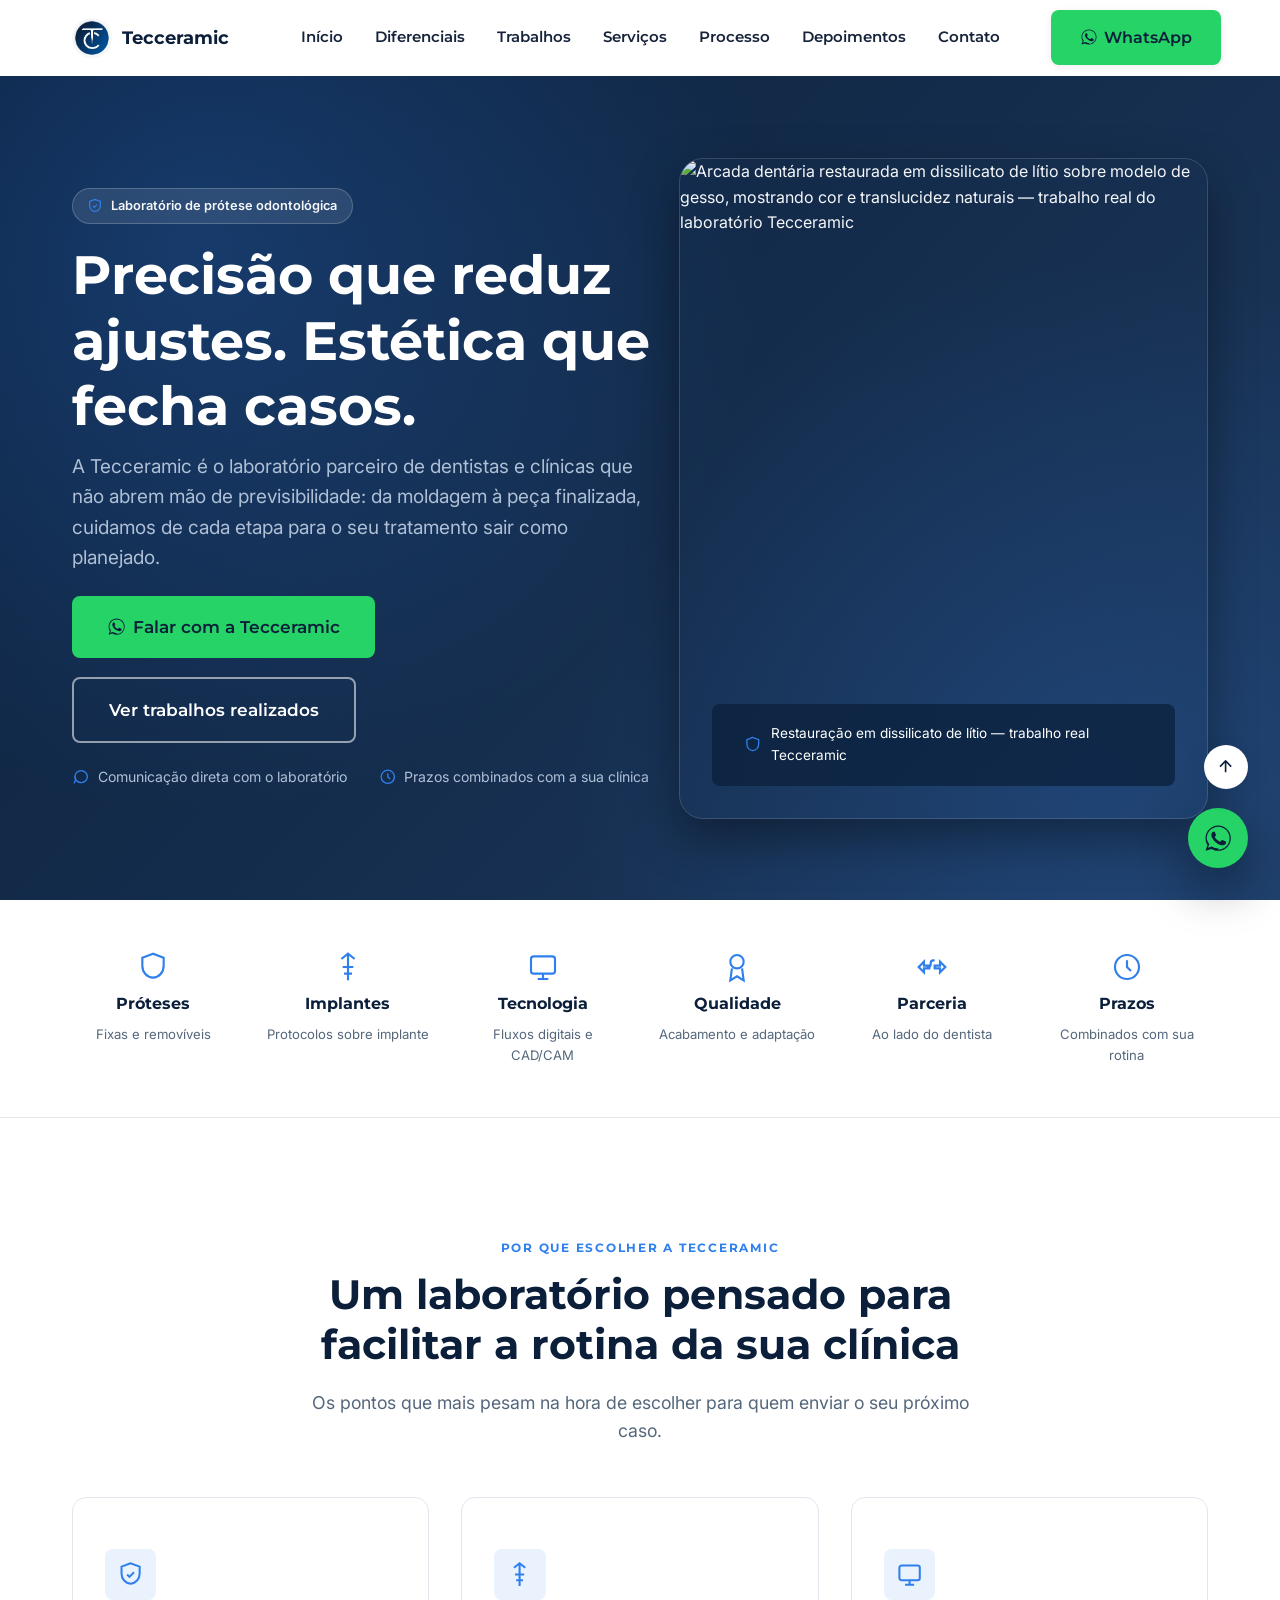
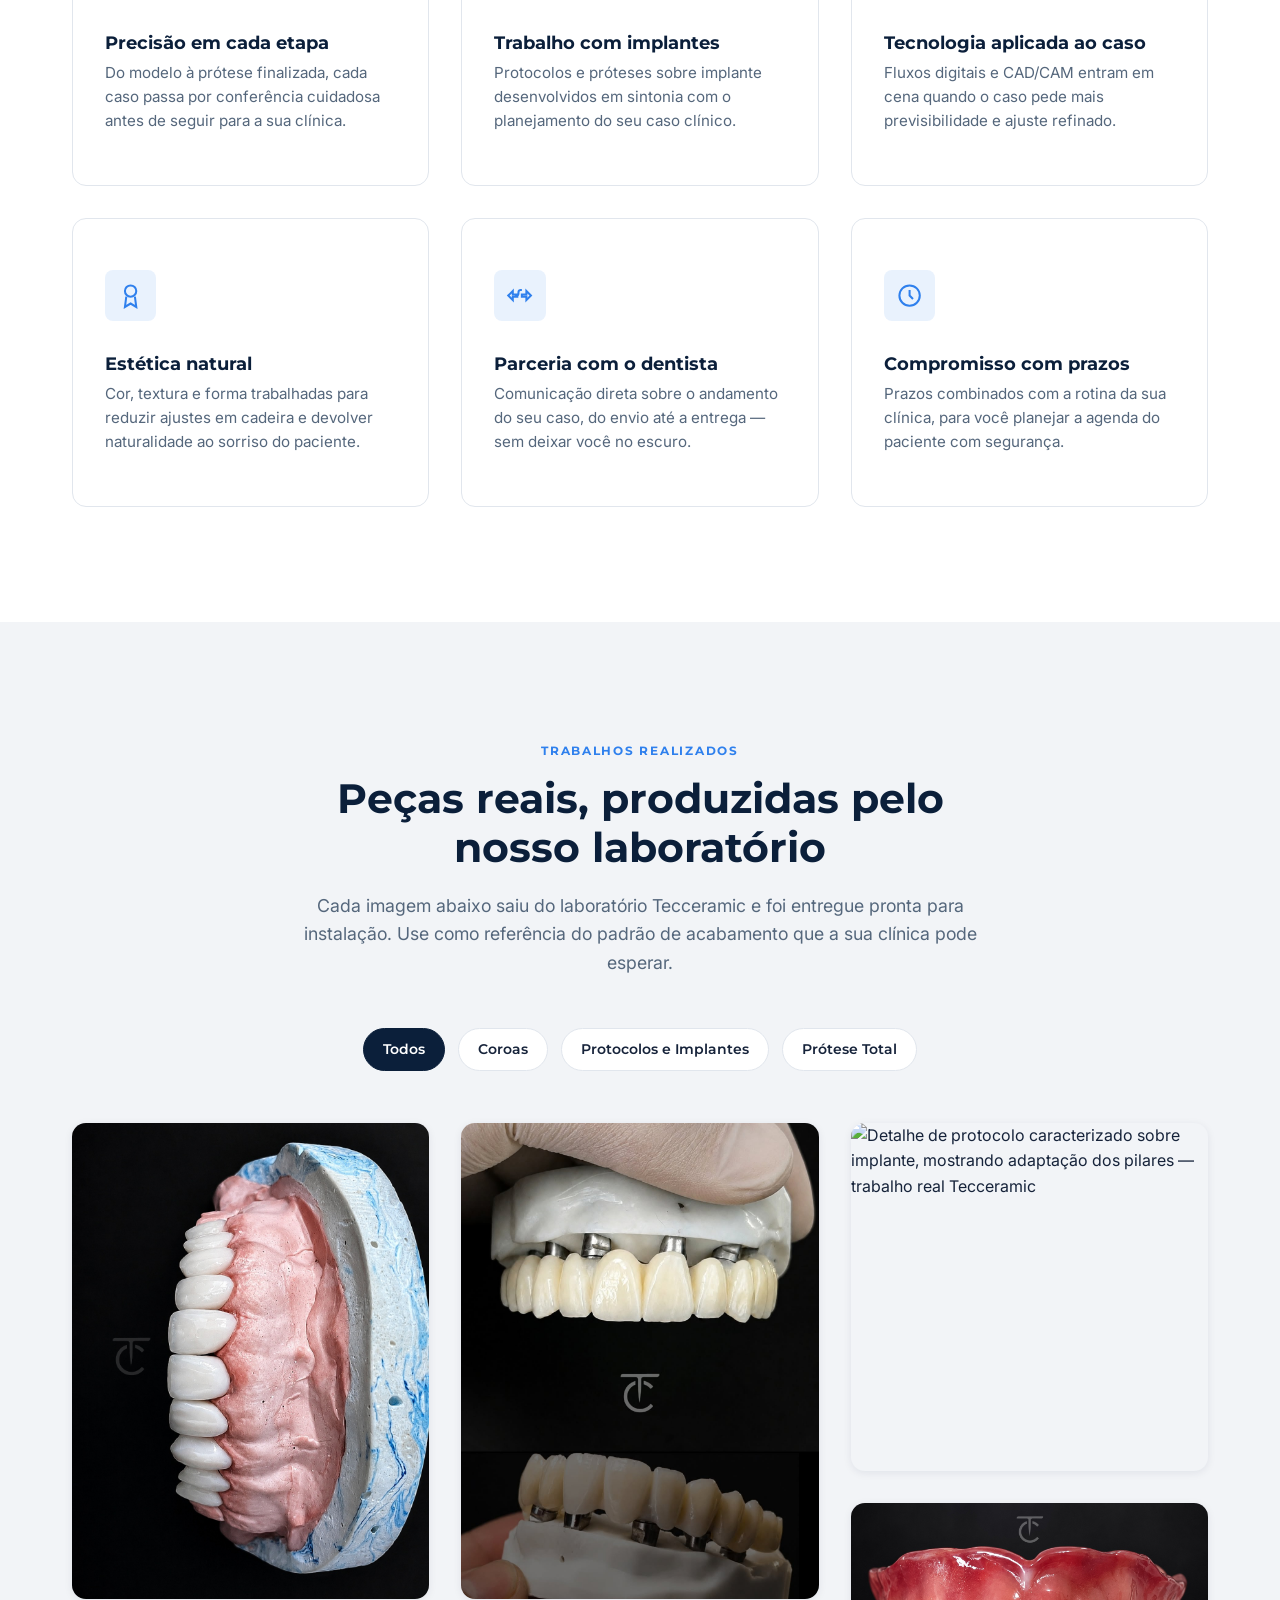
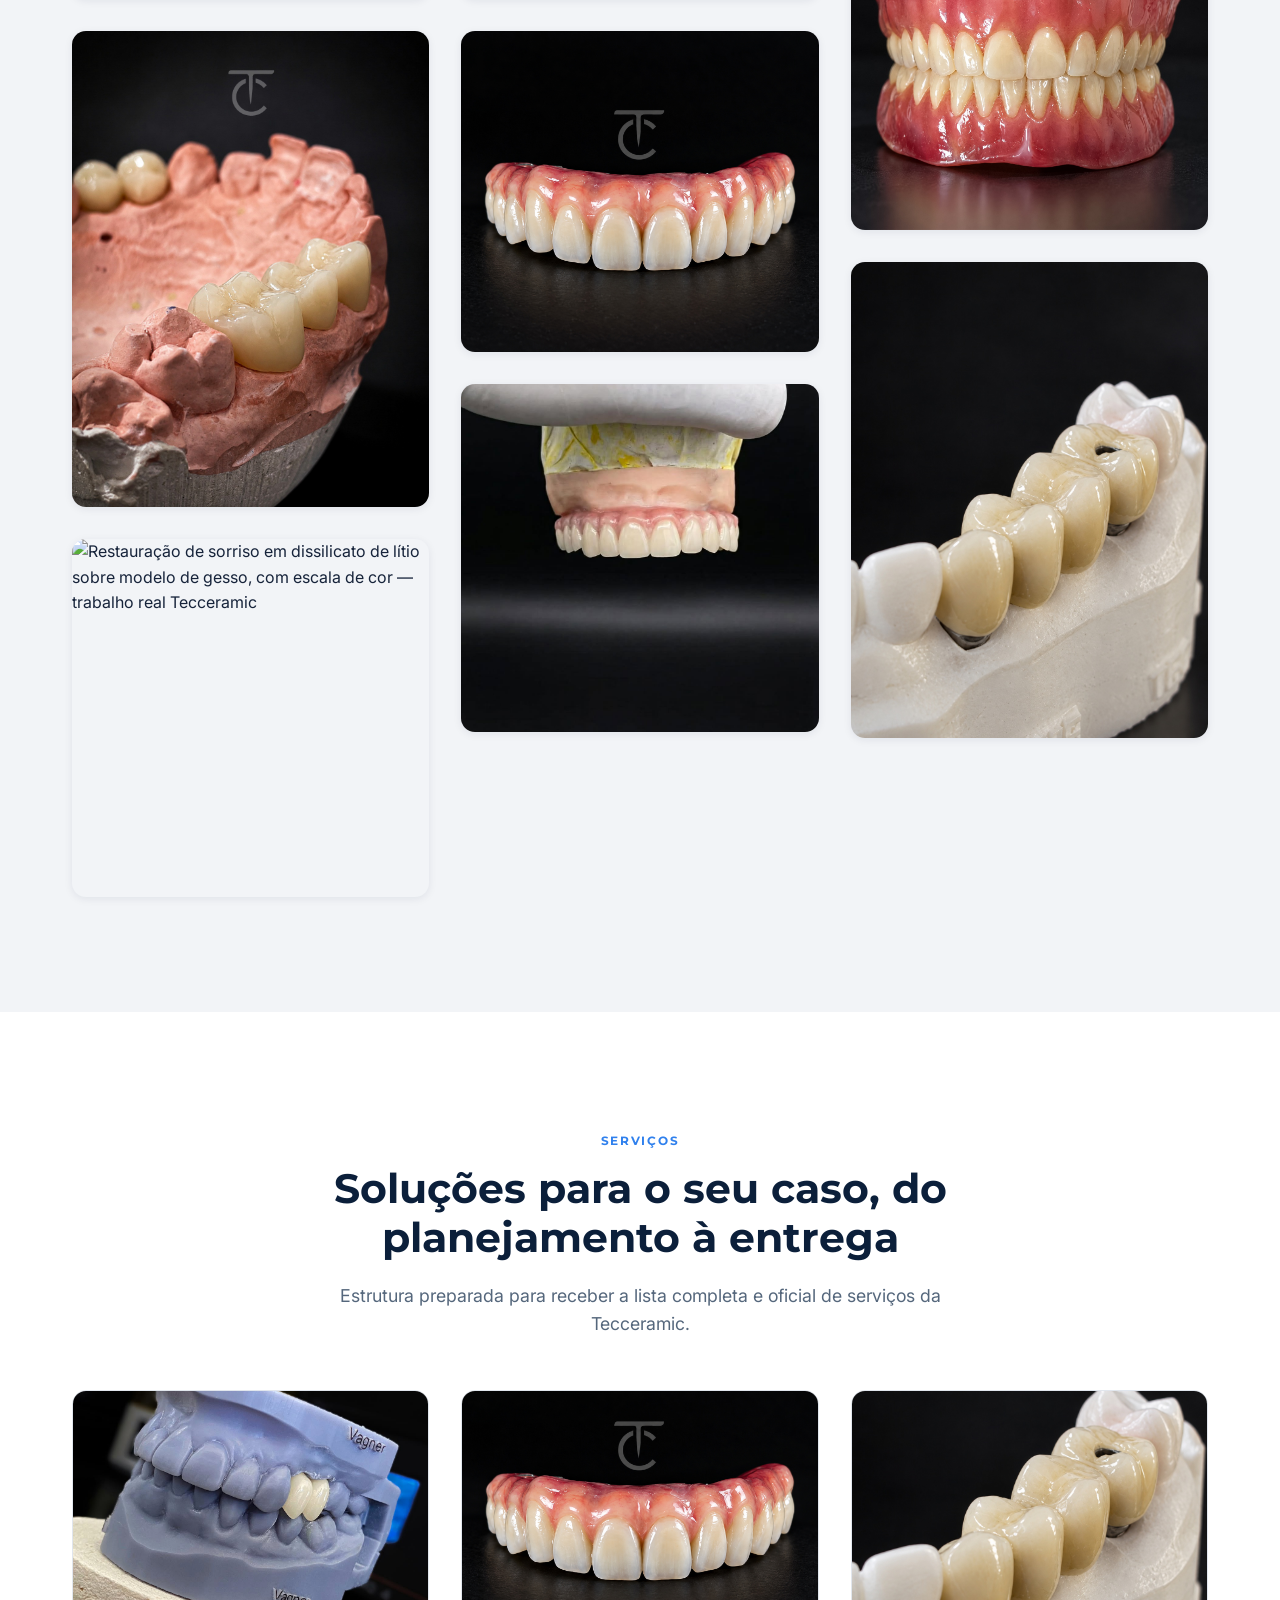
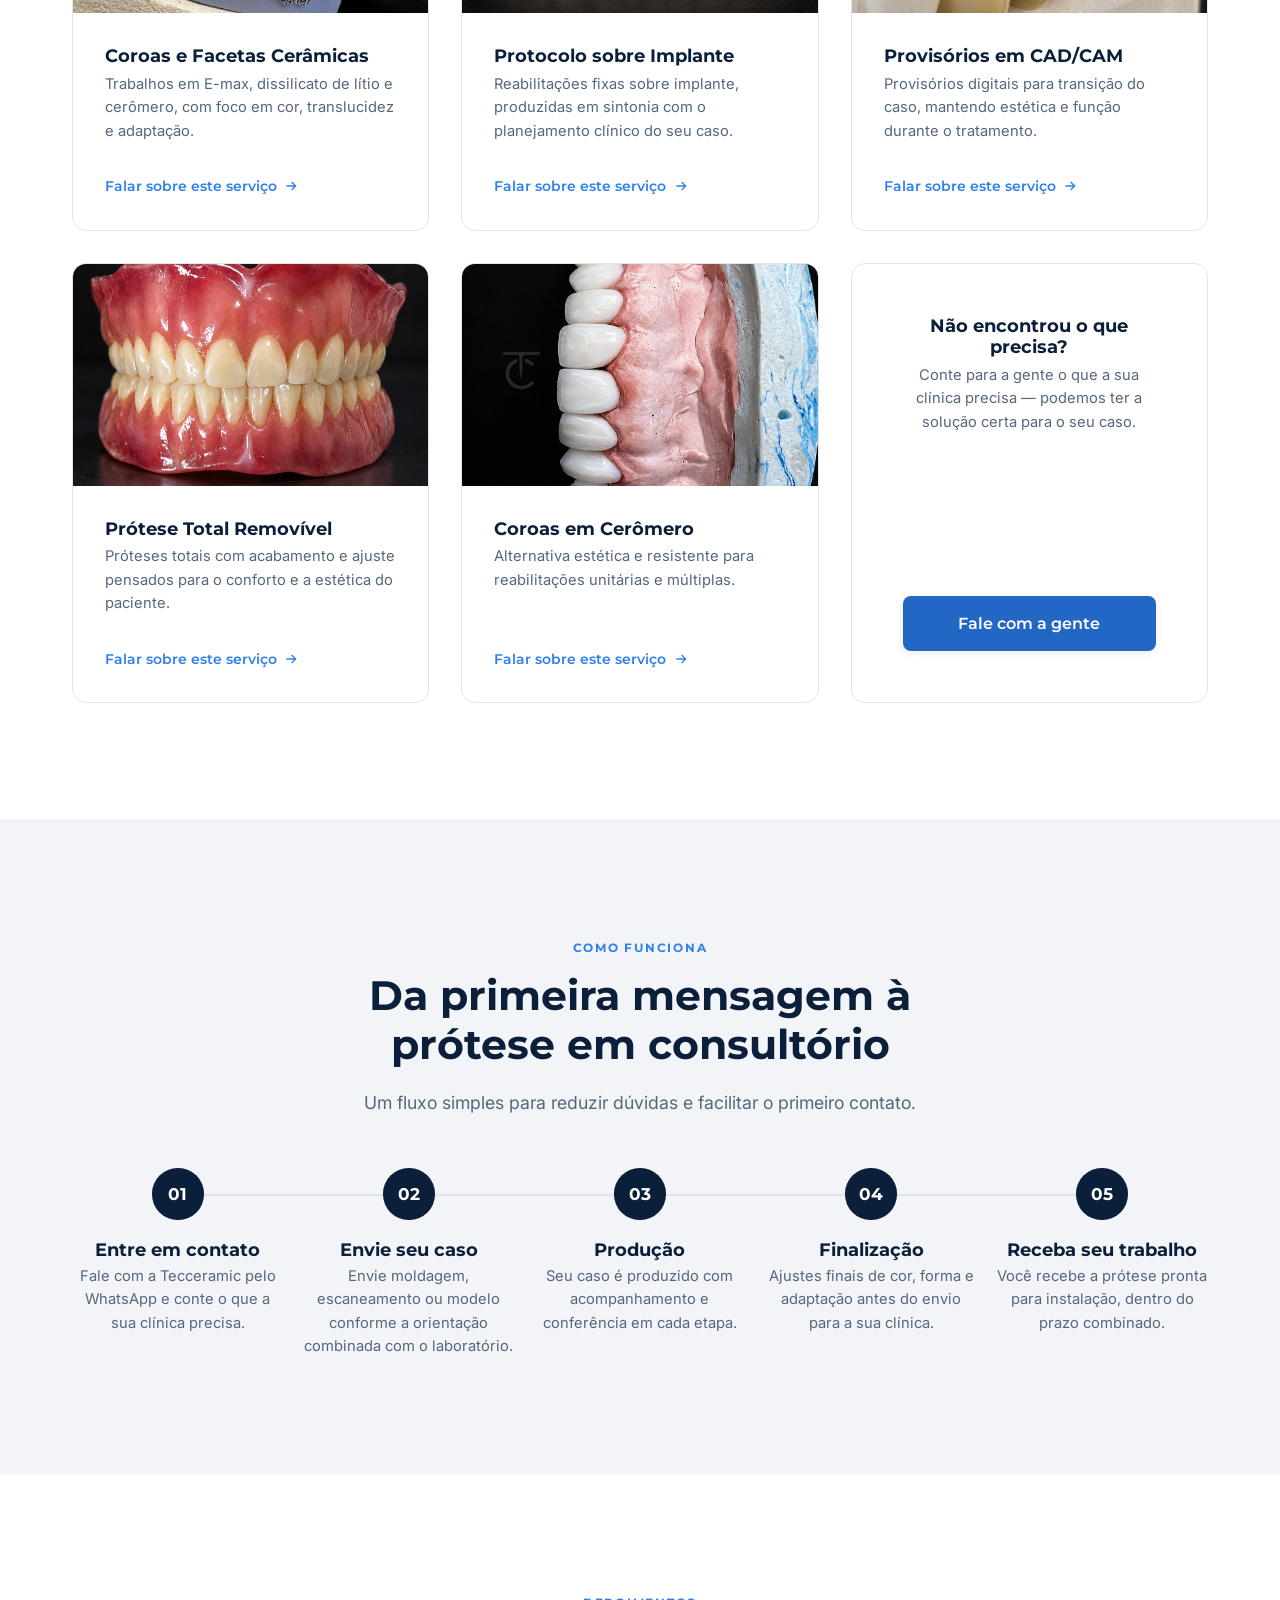
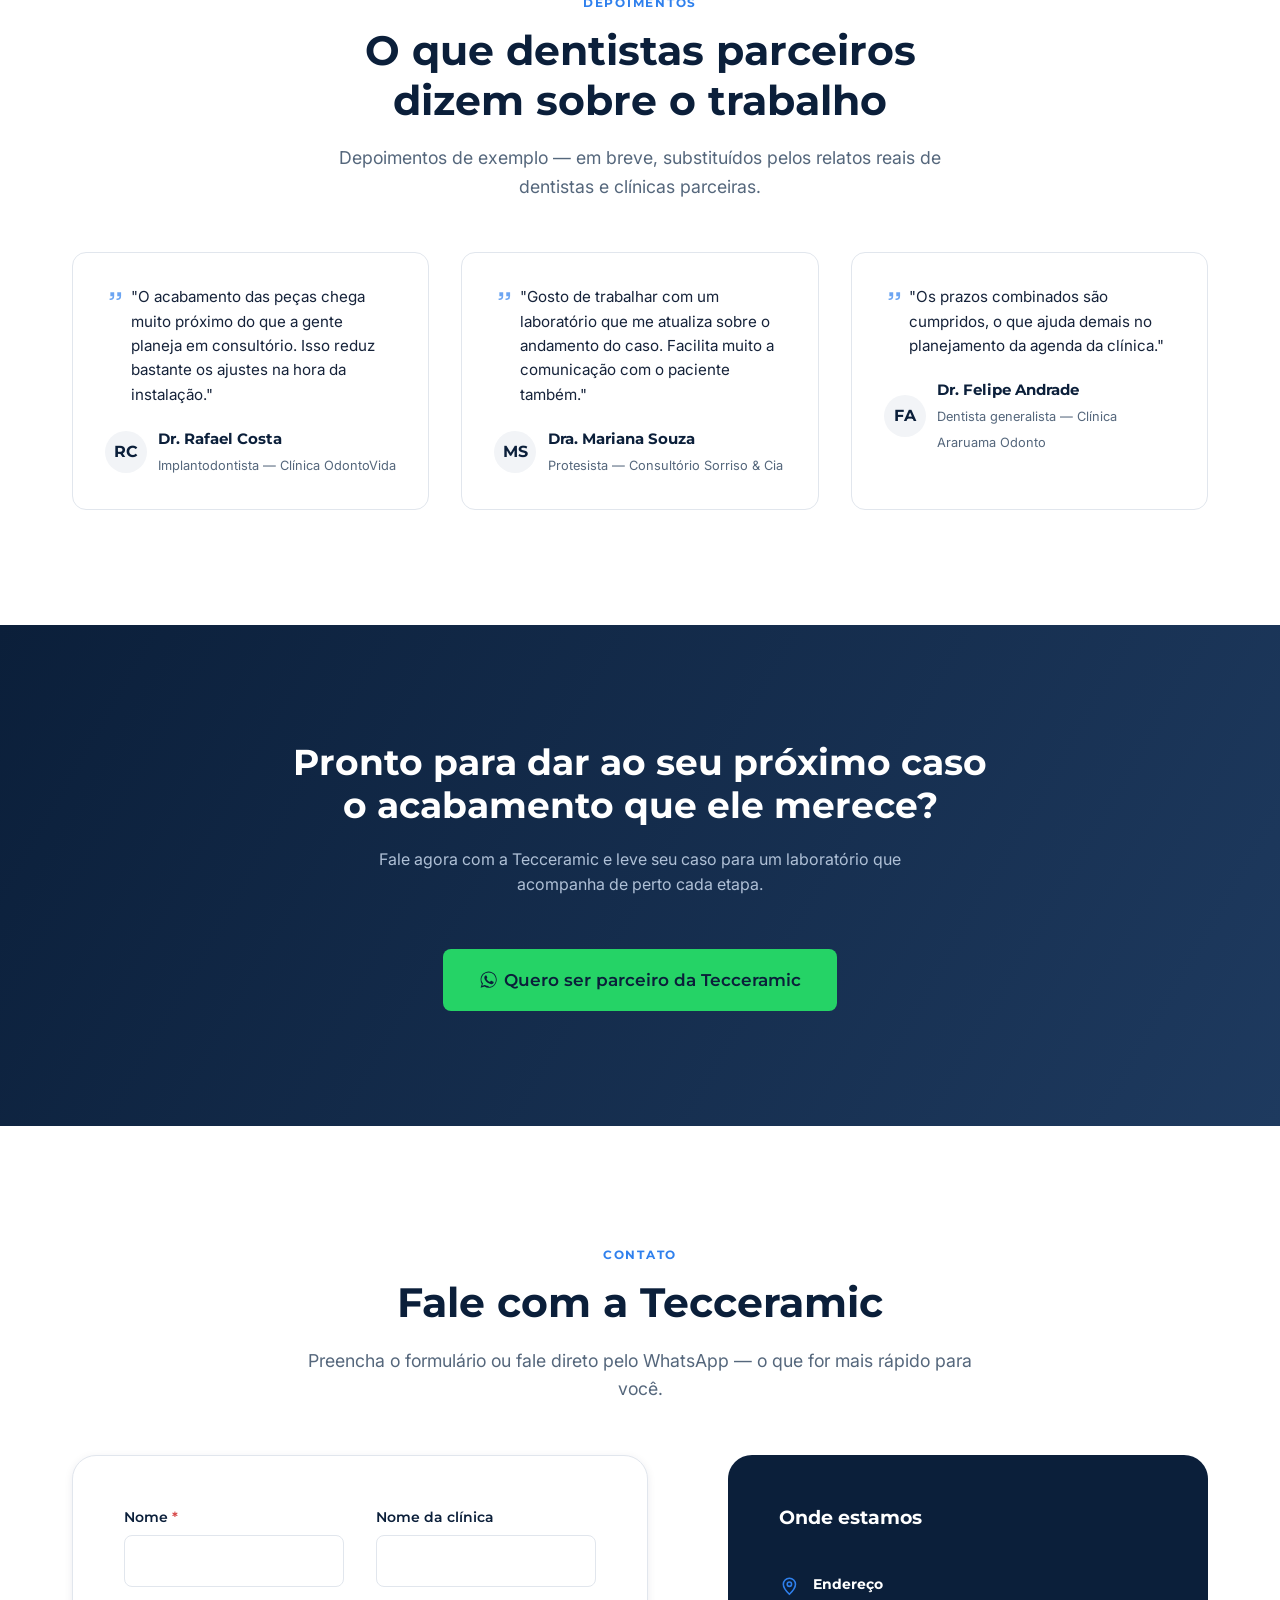
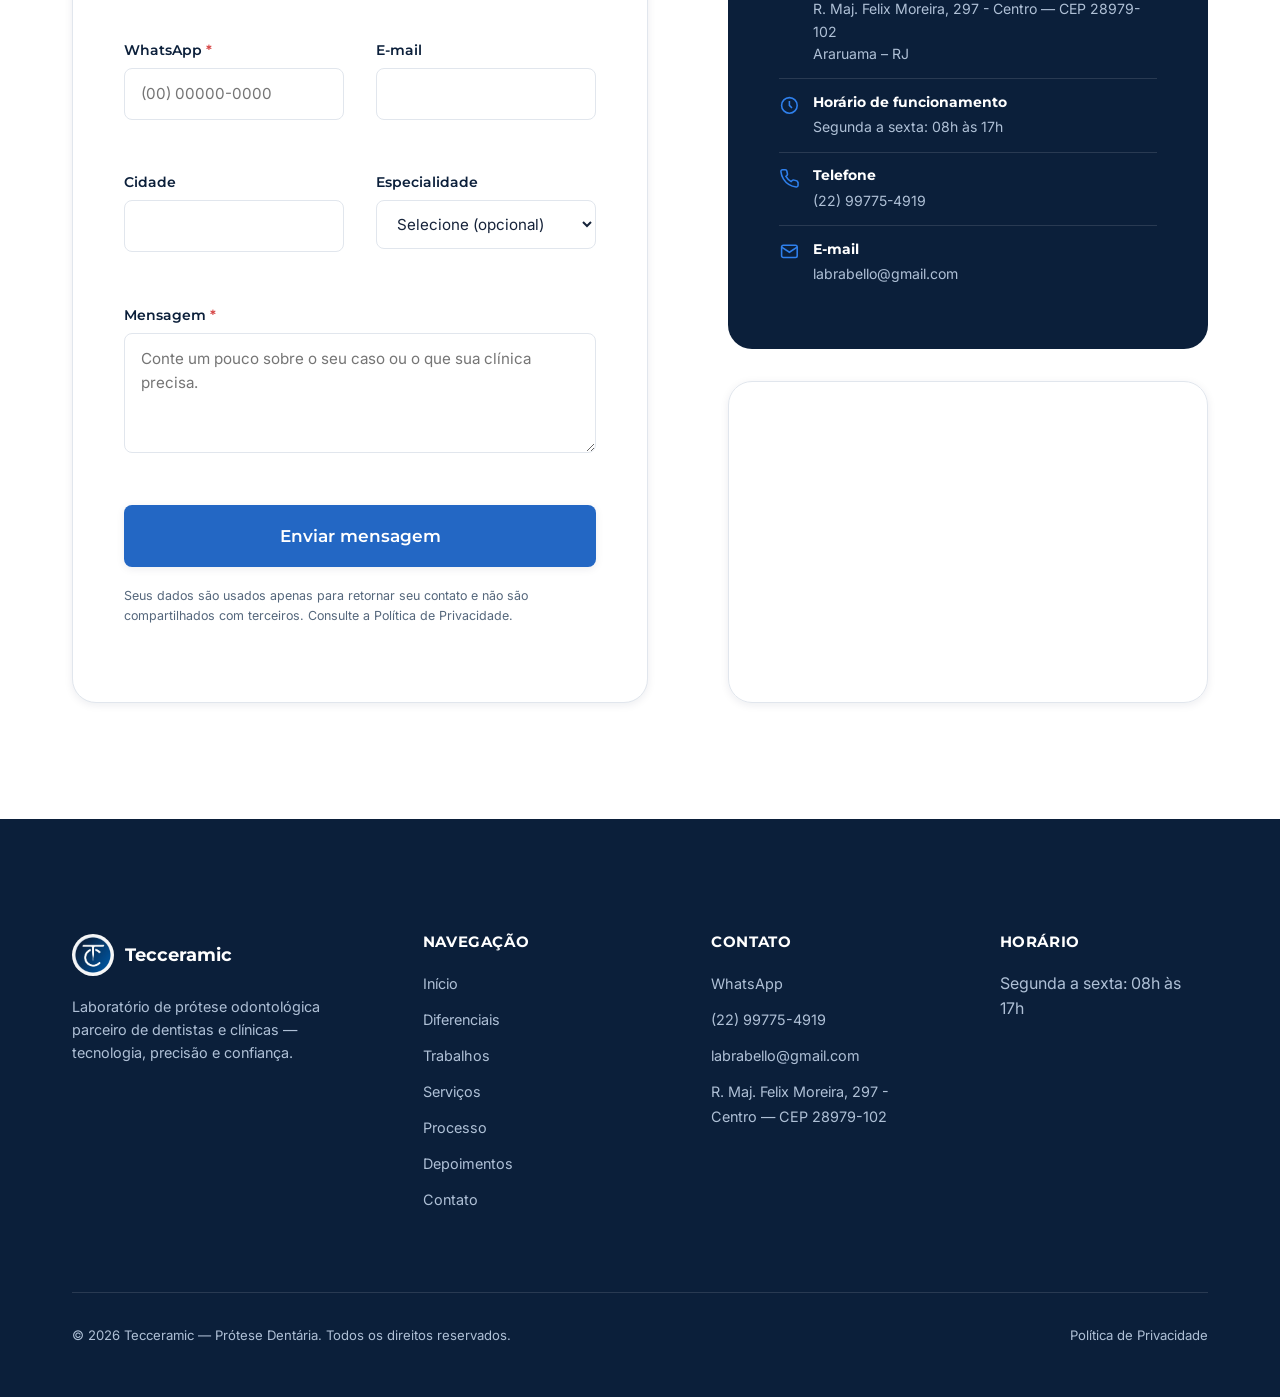
==== commit 2cbe0a24: "Atualiza imagens do portfolio e reorganiza assets Substitui fotos antigas por novas imagens do portf" ====
--- a/index.html
+++ b/index.html
@@ -294,34 +294,34 @@
 
         <div class="portfolio__filters reveal" role="group" aria-label="Filtrar trabalhos por categoria">
           <button class="filter-btn is-active" data-filter="all" aria-pressed="true">Todos</button>
-          <button class="filter-btn" data-filter="coroas" aria-pressed="false">Coroas &amp; Facetas</button>
-          <button class="filter-btn" data-filter="protocolo" aria-pressed="false">Protocolo sobre Implante</button>
+          <button class="filter-btn" data-filter="coroas" aria-pressed="false">Coroas</button>
+          <button class="filter-btn" data-filter="protocolo" aria-pressed="false">Protocolos e Implantes</button>
           <button class="filter-btn" data-filter="total" aria-pressed="false">Prótese Total</button>
         </div>
 
         <div class="portfolio__grid reveal">
           <figure class="portfolio__item" data-category="coroas">
-            <a class="portfolio__trigger" href="images/portfolio/coroa-ceromero-01.jpg" data-full="images/portfolio/coroa-ceromero-01.jpg" data-caption="Coroa em cerômero — acabamento e adaptação sobre troquel">
-              <img src="images/portfolio/coroa-ceromero-01.jpg" alt="Coroa dentária em cerômero sobre troquel de gesso, mostrando acabamento e adaptação — trabalho real Tecceramic" width="1170" height="1560" loading="lazy" decoding="async" />
+            <a class="portfolio__trigger" href="images/portfolio/coroas-de-ceromero.png" data-full="images/portfolio/coroas-de-ceromero.png" data-caption="Coroa em cerômero — acabamento e adaptação sobre troquel">
+              <img src="images/portfolio/coroas-de-ceromero.png" alt="Coroa dentária em cerômero sobre troquel de gesso, mostrando acabamento e adaptação — trabalho real Tecceramic" width="1170" height="1560" loading="lazy" decoding="async" />
               <span class="portfolio__zoom-icon" aria-hidden="true">
                 <svg viewBox="0 0 24 24" fill="none" stroke="currentColor" stroke-width="1.8"><circle cx="11" cy="11" r="7"/><path d="m21 21-4.3-4.3"/></svg>
               </span>
               <span class="portfolio__overlay">
-                <span class="portfolio__category">Coroas &amp; Facetas</span>
-                <span class="portfolio__caption">Coroa em cerômero</span>
+                <span class="portfolio__category">Coroas totais</span>
+                <span class="portfolio__caption">Material em Cerômero</span>
               </span>
             </a>
           </figure>
 
           <figure class="portfolio__item" data-category="coroas">
-            <a class="portfolio__trigger" href="images/portfolio/coroa-emax-01.jpg" data-full="images/portfolio/coroa-emax-01.jpg" data-caption="Coroa em E-max — reprodução de cor e translucidez">
-              <img src="images/portfolio/coroa-emax-01.jpg" alt="Coroa dentária em E-max com escala de cor, mostrando translucidez e forma natural — trabalho real Tecceramic" width="1170" height="1560" loading="lazy" decoding="async" />
+            <a class="portfolio__trigger" href="images/portfolio/coroas-e-max.png" data-full="images/portfolio/coroas-e-max.png" data-caption="Coroa em E-max — reprodução de cor e translucidez">
+              <img src="images/portfolio/coroas-e-max.png" alt="Coroa dentária em E-max com escala de cor, mostrando translucidez e forma natural — trabalho real Tecceramic" width="1170" height="1560" loading="lazy" decoding="async" />
               <span class="portfolio__zoom-icon" aria-hidden="true">
                 <svg viewBox="0 0 24 24" fill="none" stroke="currentColor" stroke-width="1.8"><circle cx="11" cy="11" r="7"/><path d="m21 21-4.3-4.3"/></svg>
               </span>
               <span class="portfolio__overlay">
-                <span class="portfolio__category">Coroas &amp; Facetas</span>
-                <span class="portfolio__caption">Coroa em E-max</span>
+                <span class="portfolio__category">Coroas mais resistência</span>
+                <span class="portfolio__caption">Material em E-max</span>
               </span>
             </a>
           </figure>
@@ -333,41 +333,41 @@
                 <svg viewBox="0 0 24 24" fill="none" stroke="currentColor" stroke-width="1.8"><circle cx="11" cy="11" r="7"/><path d="m21 21-4.3-4.3"/></svg>
               </span>
               <span class="portfolio__overlay">
-                <span class="portfolio__category">Coroas &amp; Facetas</span>
-                <span class="portfolio__caption">Restauração em dissilicato de lítio</span>
+                <span class="portfolio__category">Coroas Totais</span>
+                <span class="portfolio__caption">Material de e-max</span>
               </span>
             </a>
           </figure>
 
           <figure class="portfolio__item" data-category="protocolo">
-            <a class="portfolio__trigger" href="images/portfolio/protese-provisorio-cadcam-01.jpg" data-full="images/portfolio/protese-provisorio-cadcam-01.jpg" data-caption="Provisório em CAD/CAM sobre implantes">
-              <img src="images/portfolio/protese-provisorio-cadcam-01.jpg" alt="Provisório fixo em CAD/CAM sobre implantes, visto de frente e por baixo — trabalho real Tecceramic" width="1170" height="1560" loading="lazy" decoding="async" />
+            <a class="portfolio__trigger" href="images/portfolio/implante-provisorio.jpg" data-full="images/portfolio/implante-provisorio.jpg" data-caption="Provisório de alta qualidade — trabalho real Tecceramic">
+              <img src="images/portfolio/implante-provisorio.jpg" alt="Provisório de alta qualidade — trabalho real Tecceramic" width="1170" height="1560" loading="lazy" decoding="async" />
               <span class="portfolio__zoom-icon" aria-hidden="true">
                 <svg viewBox="0 0 24 24" fill="none" stroke="currentColor" stroke-width="1.8"><circle cx="11" cy="11" r="7"/><path d="m21 21-4.3-4.3"/></svg>
               </span>
               <span class="portfolio__overlay">
                 <span class="portfolio__category">Protocolo sobre Implante</span>
-                <span class="portfolio__caption">Provisório em CAD/CAM</span>
+                <span class="portfolio__caption">Provisório de alta qualidade</span>
               </span>
             </a>
           </figure>
 
           <figure class="portfolio__item" data-category="protocolo">
-            <a class="portfolio__trigger" href="images/portfolio/protese-protocolo-implante-01.jpg" data-full="images/portfolio/protese-protocolo-implante-01.jpg" data-caption="Protocolo em resina sobre implante">
-              <img src="images/portfolio/protese-protocolo-implante-01.jpg" alt="Protocolo fixo em resina sobre implante, arcada completa — trabalho real Tecceramic" width="1170" height="1170" loading="lazy" decoding="async" />
+            <a class="portfolio__trigger" href="images/portfolio/protocolo.jpeg" data-full="images/portfolio/protocolo.jpeg" data-caption="Protocolo em cerâmica sobre implantes">
+              <img src="images/portfolio/protocolo.jpeg" alt="Protocolo fixo em resina sobre implante, arcada completa — trabalho real Tecceramic" width="1170" height="1170" loading="lazy" decoding="async" />
               <span class="portfolio__zoom-icon" aria-hidden="true">
                 <svg viewBox="0 0 24 24" fill="none" stroke="currentColor" stroke-width="1.8"><circle cx="11" cy="11" r="7"/><path d="m21 21-4.3-4.3"/></svg>
               </span>
               <span class="portfolio__overlay">
                 <span class="portfolio__category">Protocolo sobre Implante</span>
-                <span class="portfolio__caption">Protocolo em resina</span>
+                <span class="portfolio__caption">Acrilizado e pronto para uso</span>
               </span>
             </a>
           </figure>
 
           <figure class="portfolio__item" data-category="protocolo">
-            <a class="portfolio__trigger" href="images/portfolio/protese-protocolo-implante-02.jpg" data-full="images/portfolio/protese-protocolo-implante-02.jpg" data-caption="Protocolo caracterizado sobre implante">
-              <img src="images/portfolio/protese-protocolo-implante-02.jpg" alt="Protocolo caracterizado sobre implante, vista oclusal com pilares metálicos — trabalho real Tecceramic" width="1170" height="1142" loading="lazy" decoding="async" />
+            <a class="portfolio__trigger" href="images/portfolio/protocolo-caracterizado.jpg" data-full="images/portfolio/protocolo-caracterizado.jpg" data-caption="Protocolo caracterizado sobre implante">
+              <img src="images/portfolio/protocolo-caracterizado.jpg" alt="Protocolo caracterizado sobre implante, vista oclusal com pilares metálicos — trabalho real Tecceramic" width="1170" height="1142" loading="lazy" decoding="async" />
               <span class="portfolio__zoom-icon" aria-hidden="true">
                 <svg viewBox="0 0 24 24" fill="none" stroke="currentColor" stroke-width="1.8"><circle cx="11" cy="11" r="7"/><path d="m21 21-4.3-4.3"/></svg>
               </span>
@@ -392,8 +392,8 @@
           </figure>
 
           <figure class="portfolio__item" data-category="total">
-            <a class="portfolio__trigger" href="images/portfolio/protese-total-removivel-01.jpg" data-full="images/portfolio/protese-total-removivel-01.jpg" data-caption="Prótese total removível">
-              <img src="images/portfolio/protese-total-removivel-01.jpg" alt="Prótese total removível em acrílico, segurada em mãos com luvas — trabalho real Tecceramic" width="1170" height="1170" loading="lazy" decoding="async" />
+            <a class="portfolio__trigger" href="images/portfolio/protese-total.png" data-full="images/portfolio/protese-total.png" data-caption="Prótese total removível">
+              <img src="images/portfolio/protese-total.png" alt="Prótese total removível em acrílico, segurada em mãos com luvas — trabalho real Tecceramic" width="1170" height="1170" loading="lazy" decoding="async" />
               <span class="portfolio__zoom-icon" aria-hidden="true">
                 <svg viewBox="0 0 24 24" fill="none" stroke="currentColor" stroke-width="1.8"><circle cx="11" cy="11" r="7"/><path d="m21 21-4.3-4.3"/></svg>
               </span>
@@ -403,6 +403,20 @@
               </span>
             </a>
           </figure>
+
+          <figure class="portfolio__item" data-category="protocolo">
+            <a class="portfolio__trigger" href="images/portfolio/ponte-fixa-metalo-ceramica.jpeg" data-full="images/portfolio/ponte-fixa-metalo-ceramica.jpeg" data-caption="Prótese total removível">
+              <img src="images/portfolio/ponte-fixa-metalo-ceramica.jpeg" alt="Ponte parcial fixa em metalo-ceramica - trabalho real Tecceramic" width="1170" height="1170" loading="lazy" decoding="async" />
+              <span class="portfolio__zoom-icon" aria-hidden="true">
+                <svg viewBox="0 0 24 24" fill="none" stroke="currentColor" stroke-width="1.8"><circle cx="11" cy="11" r="7"/><path d="m21 21-4.3-4.3"/></svg>
+              </span>
+              <span class="portfolio__overlay">
+                <span class="portfolio__category">Ponte Fixa</span>
+                <span class="portfolio__caption">Metalo Cerâmica</span>
+              </span>
+            </a>
+          </figure>
+
         </div>
 
       </div>
@@ -425,7 +439,7 @@
         <div class="services__grid">
           <article class="service-card reveal">
             <div class="service-card__media">
-              <img src="images/portfolio/coroa-emax-01.jpg" alt="Coroa em E-max, exemplo de coroas e facetas cerâmicas" loading="lazy" decoding="async" />
+              <img src="images/portfolio/coroa-4.jpeg" alt="Coroa em E-max, exemplo de coroas e facetas cerâmicas" loading="lazy" decoding="async" />
             </div>
             <div class="service-card__body">
               <h3>Coroas e Facetas Cerâmicas</h3>
@@ -439,7 +453,7 @@
 
           <article class="service-card reveal">
             <div class="service-card__media">
-              <img src="images/portfolio/protese-protocolo-implante-01.jpg" alt="Protocolo sobre implante, exemplo de reabilitação fixa" loading="lazy" decoding="async" />
+              <img src="images/portfolio/protocolo.jpeg" alt="Protocolo sobre implante, exemplo de reabilitação fixa" loading="lazy" decoding="async" />
             </div>
             <div class="service-card__body">
               <h3>Protocolo sobre Implante</h3>
@@ -453,7 +467,7 @@
 
           <article class="service-card reveal">
             <div class="service-card__media">
-              <img src="images/portfolio/protese-provisorio-cadcam-01.jpg" alt="Provisório em CAD/CAM, exemplo de provisórios digitais" loading="lazy" decoding="async" />
+              <img src="images/portfolio/ponte-fixa-metalo-ceramica.jpeg" alt="Provisório em CAD/CAM, exemplo de provisórios digitais" loading="lazy" decoding="async" />
             </div>
             <div class="service-card__body">
               <h3>Provisórios em CAD/CAM</h3>
@@ -467,7 +481,7 @@
 
           <article class="service-card reveal">
             <div class="service-card__media">
-              <img src="images/portfolio/protese-total-removivel-01.jpg" alt="Prótese total removível, exemplo de próteses totais" loading="lazy" decoding="async" />
+              <img src="images/portfolio/protese-total.png" alt="Prótese total removível, exemplo de próteses totais" loading="lazy" decoding="async" />
             </div>
             <div class="service-card__body">
               <h3>Prótese Total Removível</h3>
@@ -481,7 +495,7 @@
 
           <article class="service-card reveal">
             <div class="service-card__media">
-              <img src="images/portfolio/coroa-ceromero-01.jpg" alt="Coroa em cerômero, exemplo de trabalhos em cerômero" loading="lazy" decoding="async" />
+              <img src="images/portfolio/coroas-de-ceromero.png" alt="Coroa em cerômero, exemplo de trabalhos em cerômero" loading="lazy" decoding="async" />
             </div>
             <div class="service-card__body">
               <h3>Coroas em Cerômero</h3>
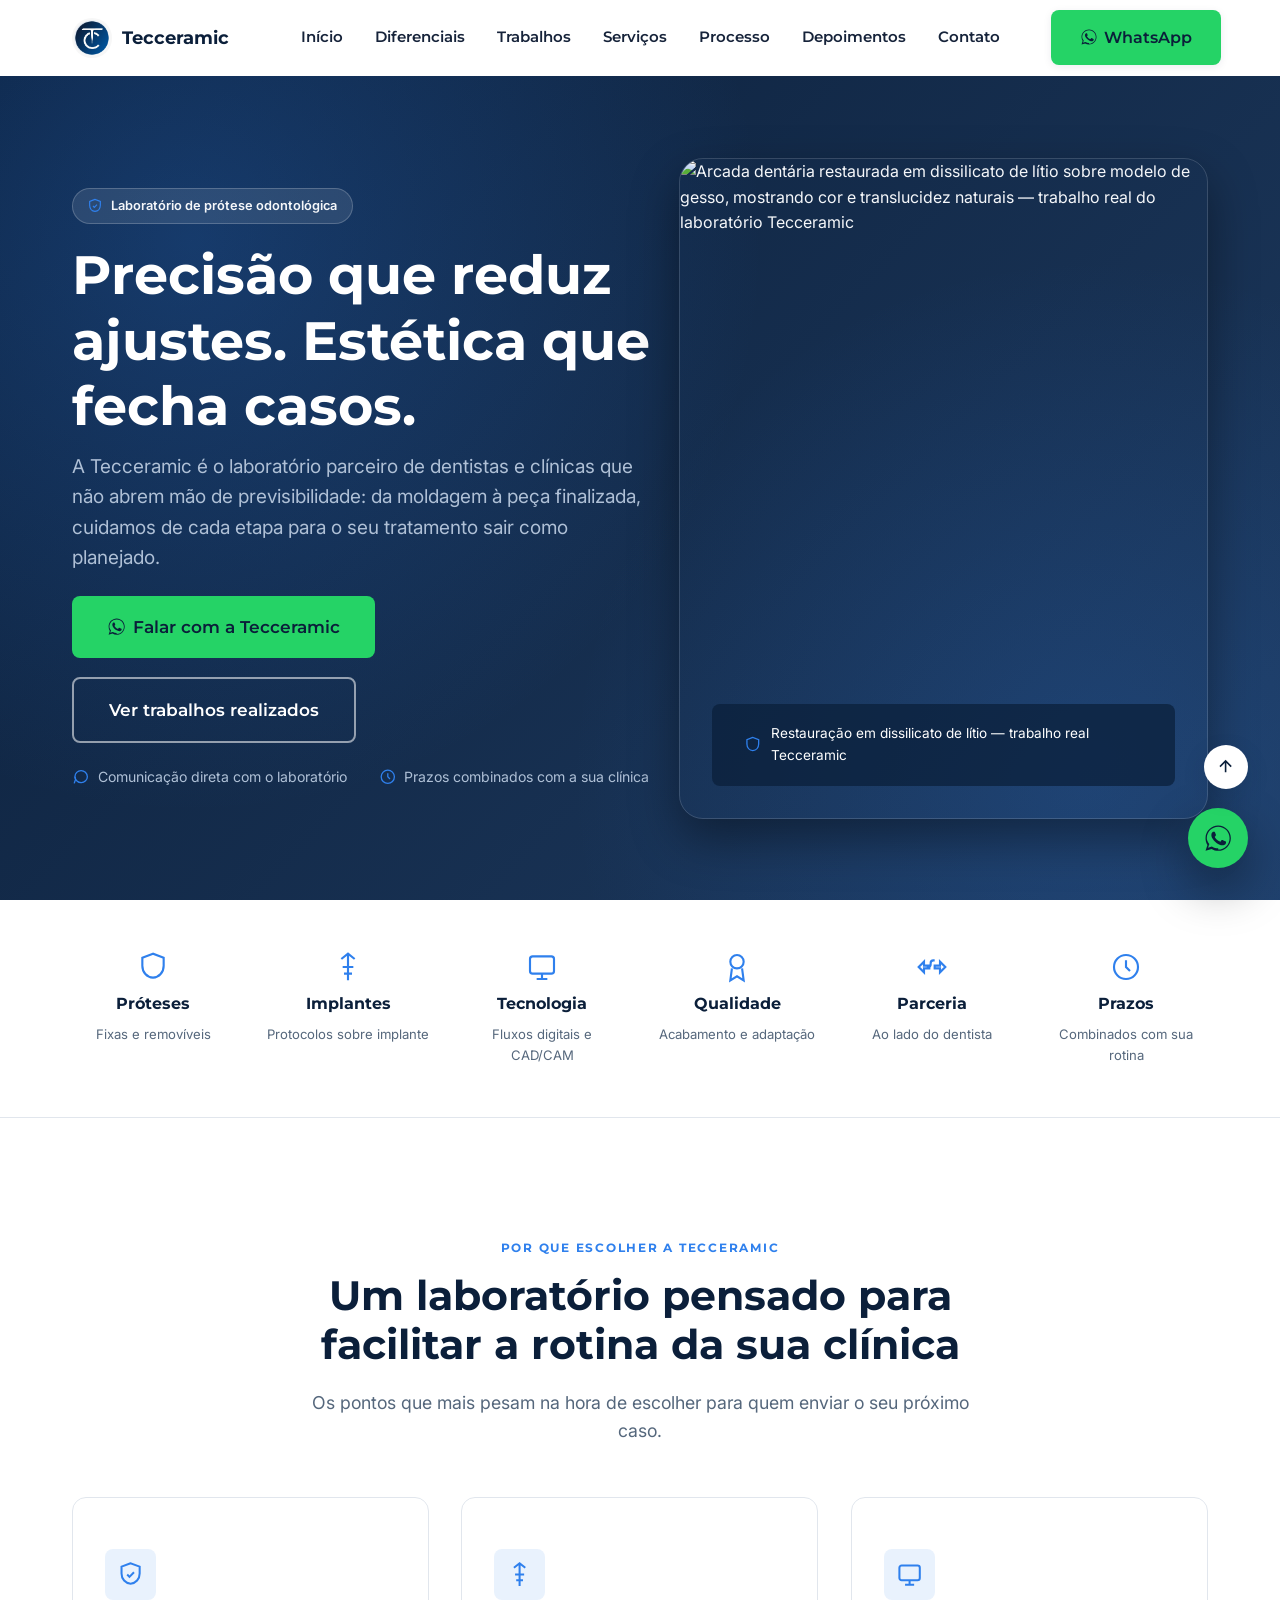
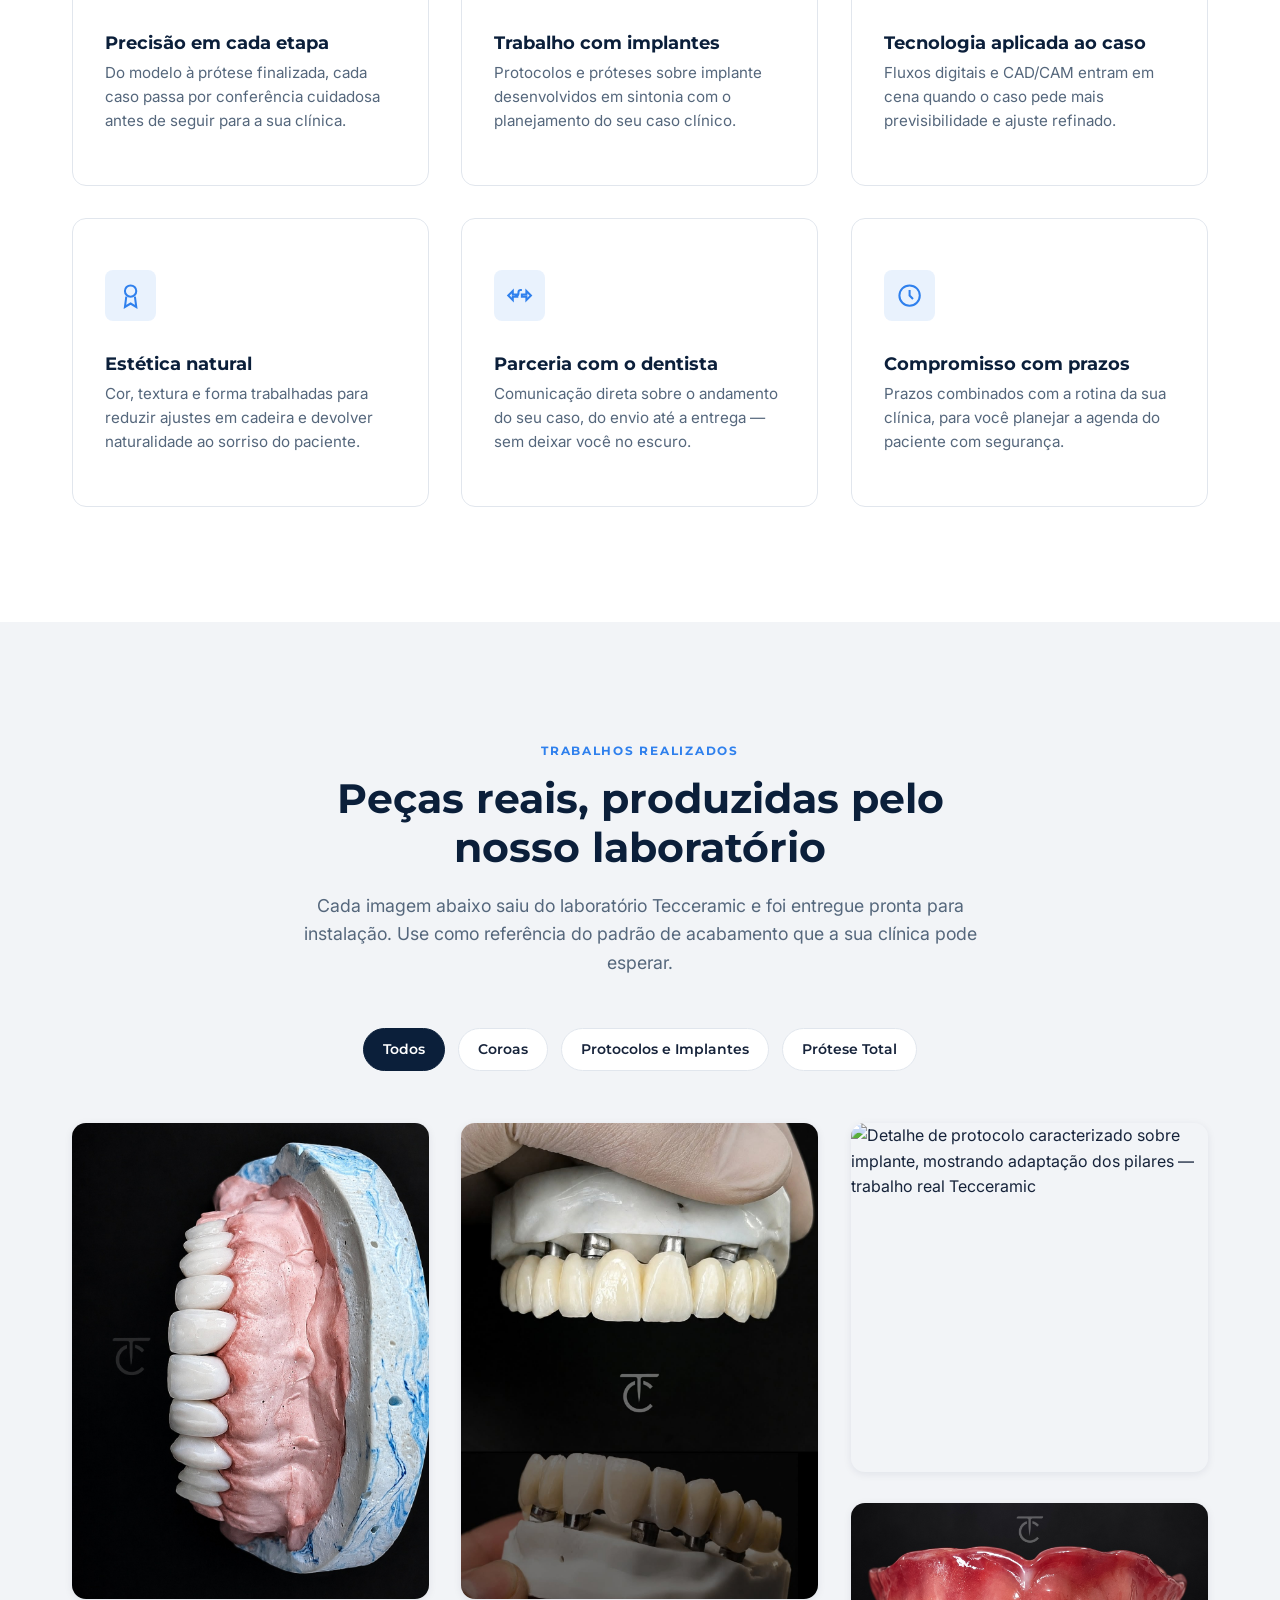
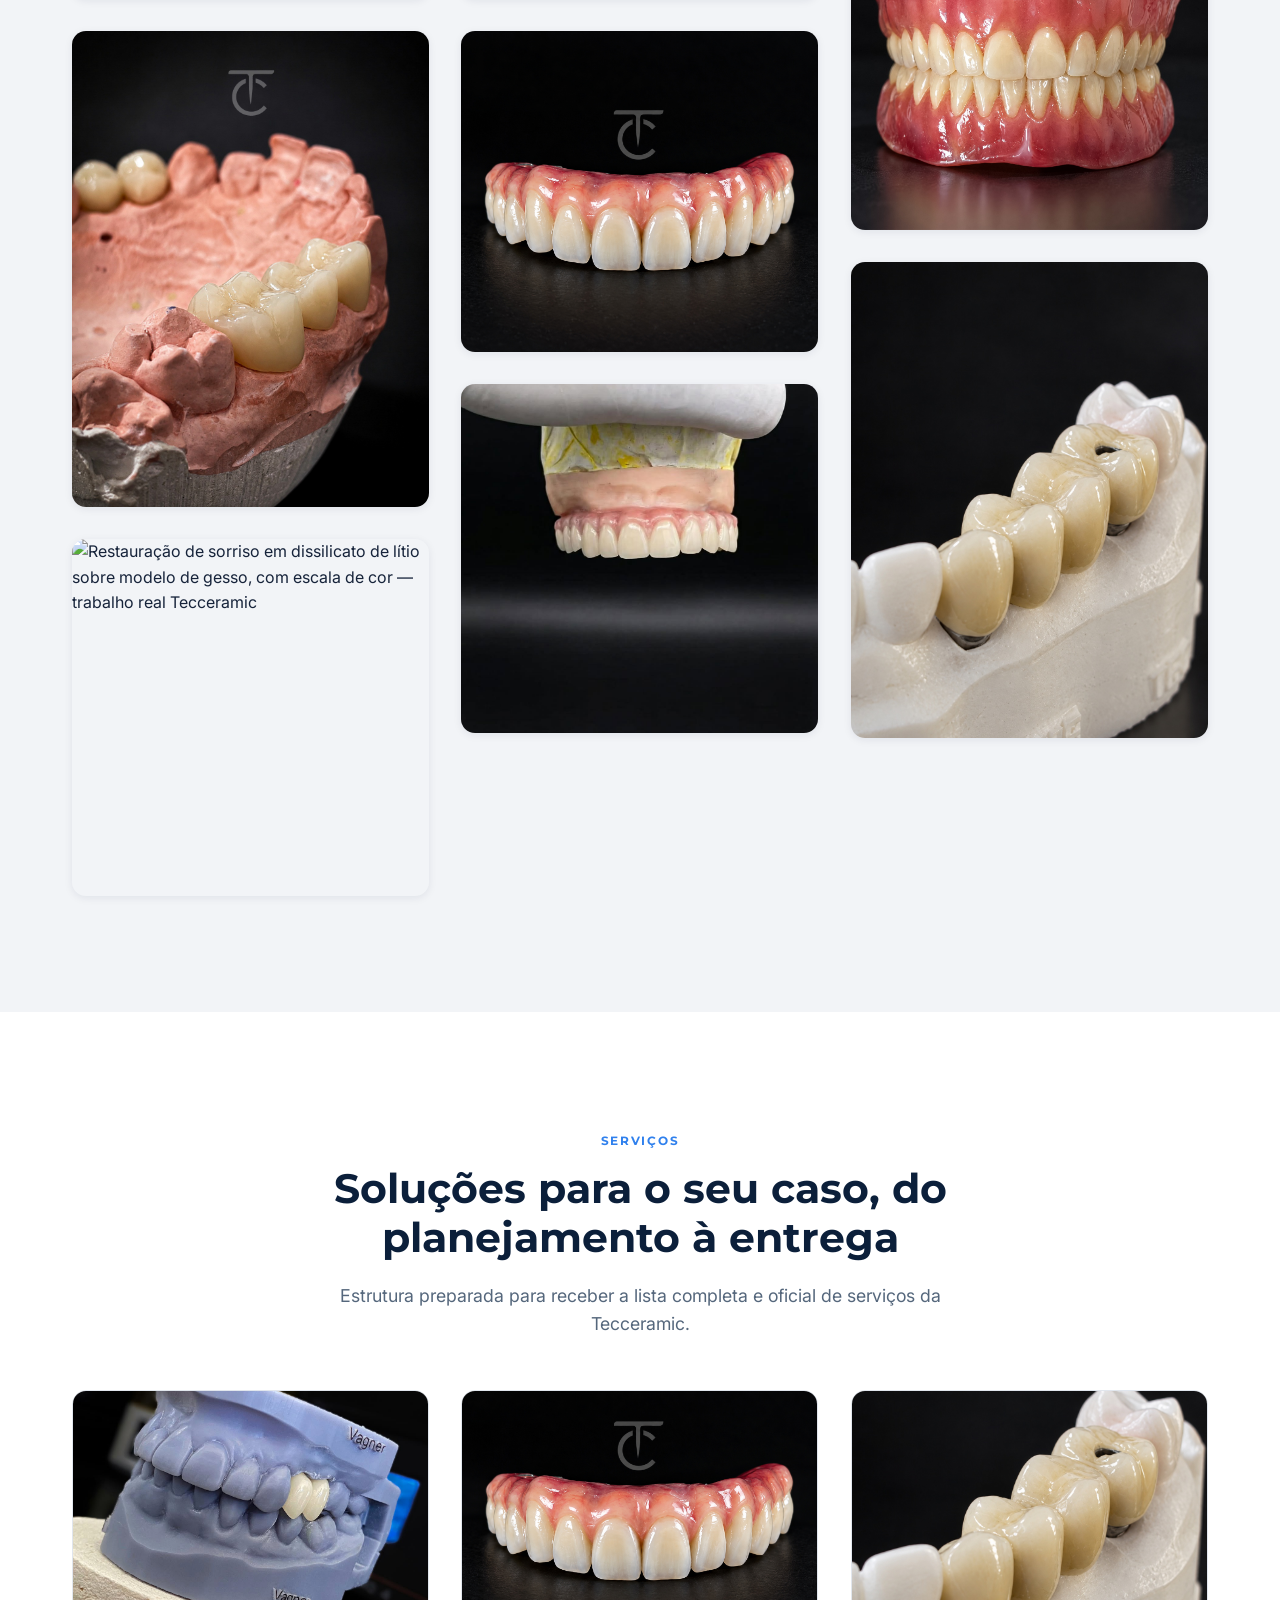
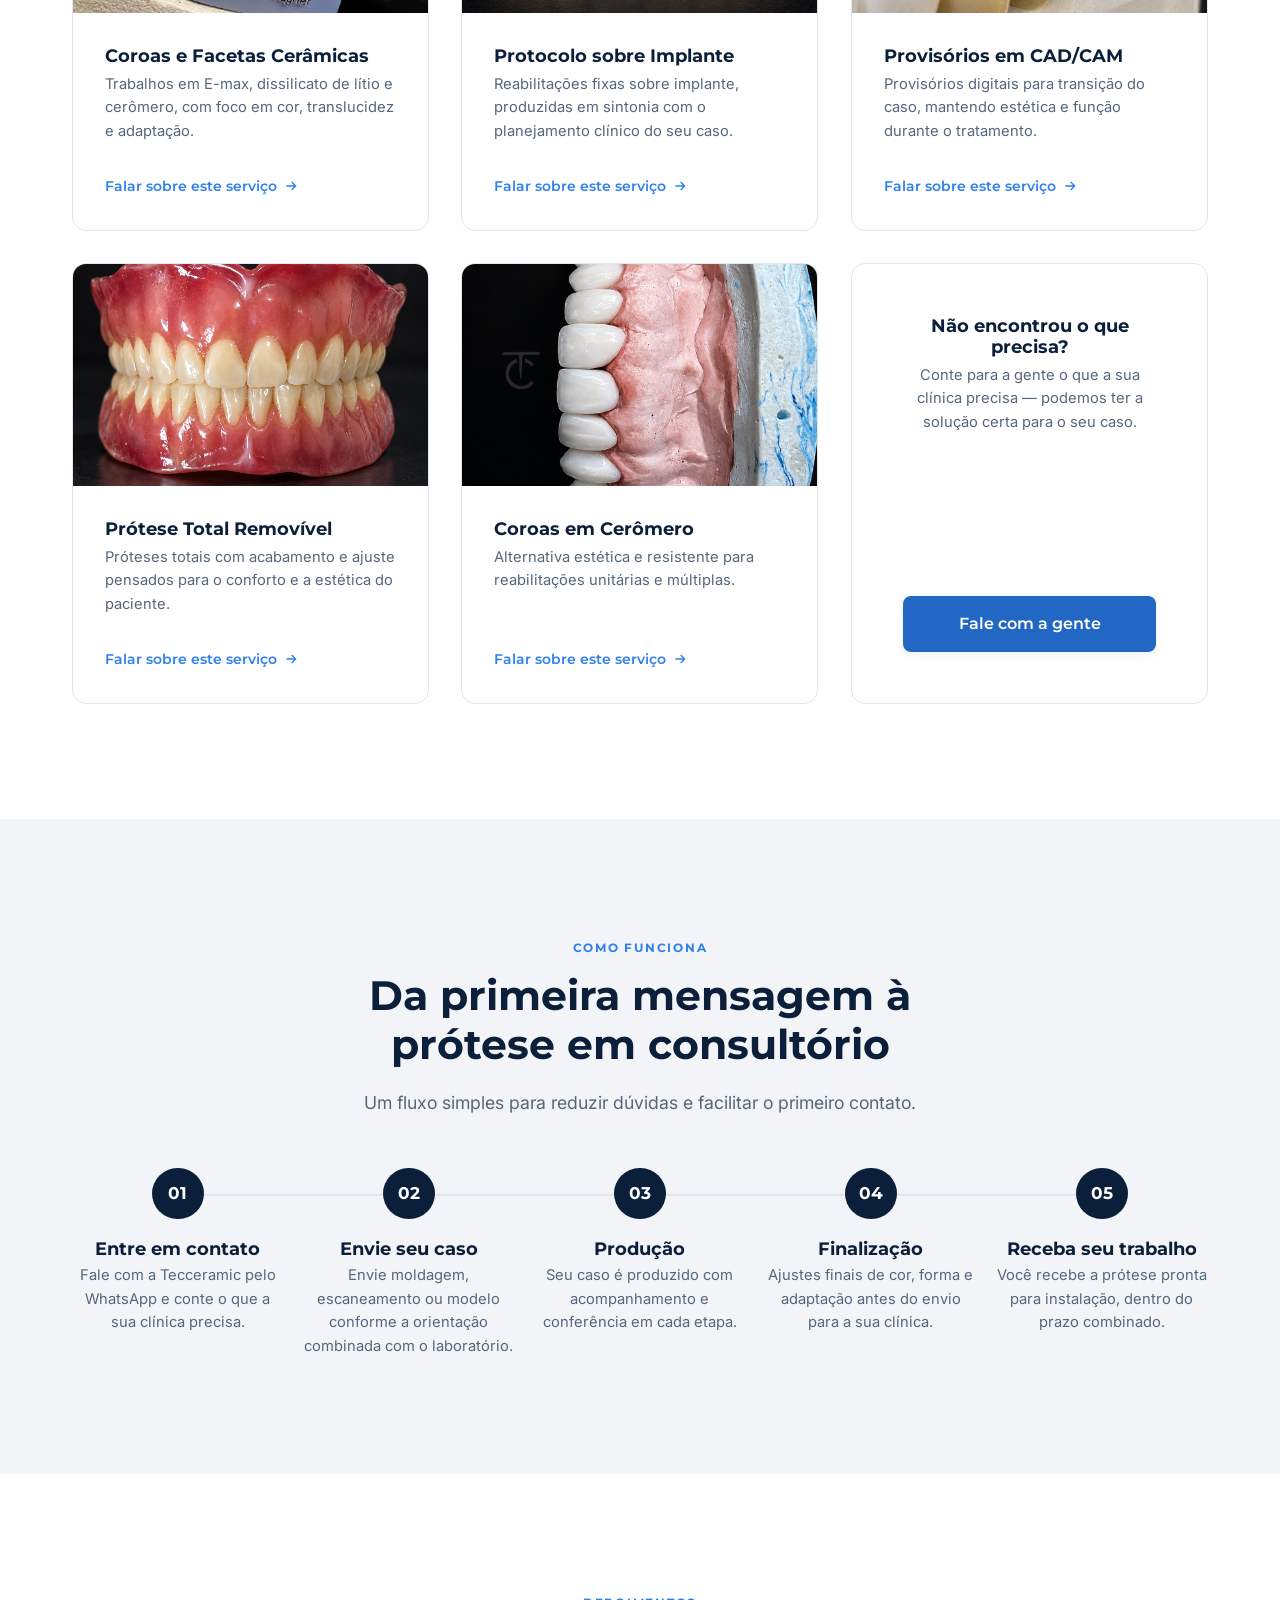
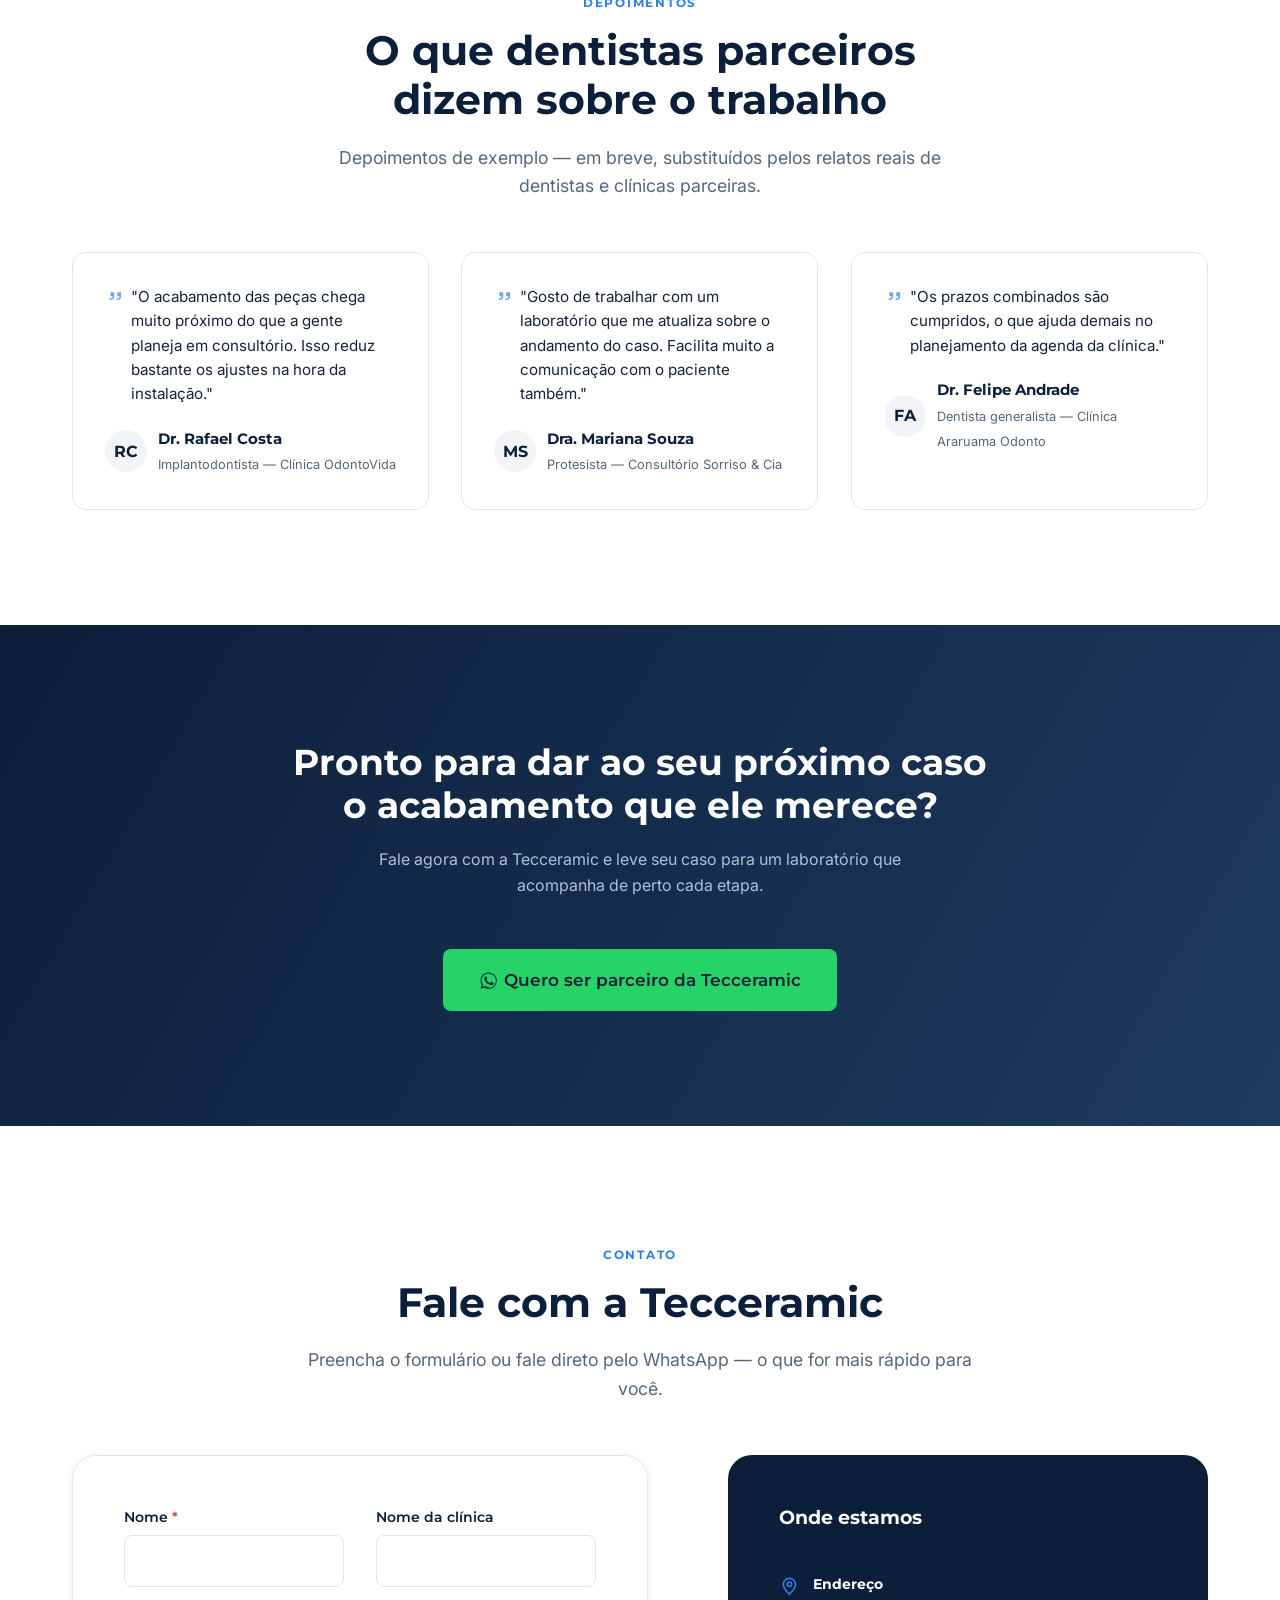
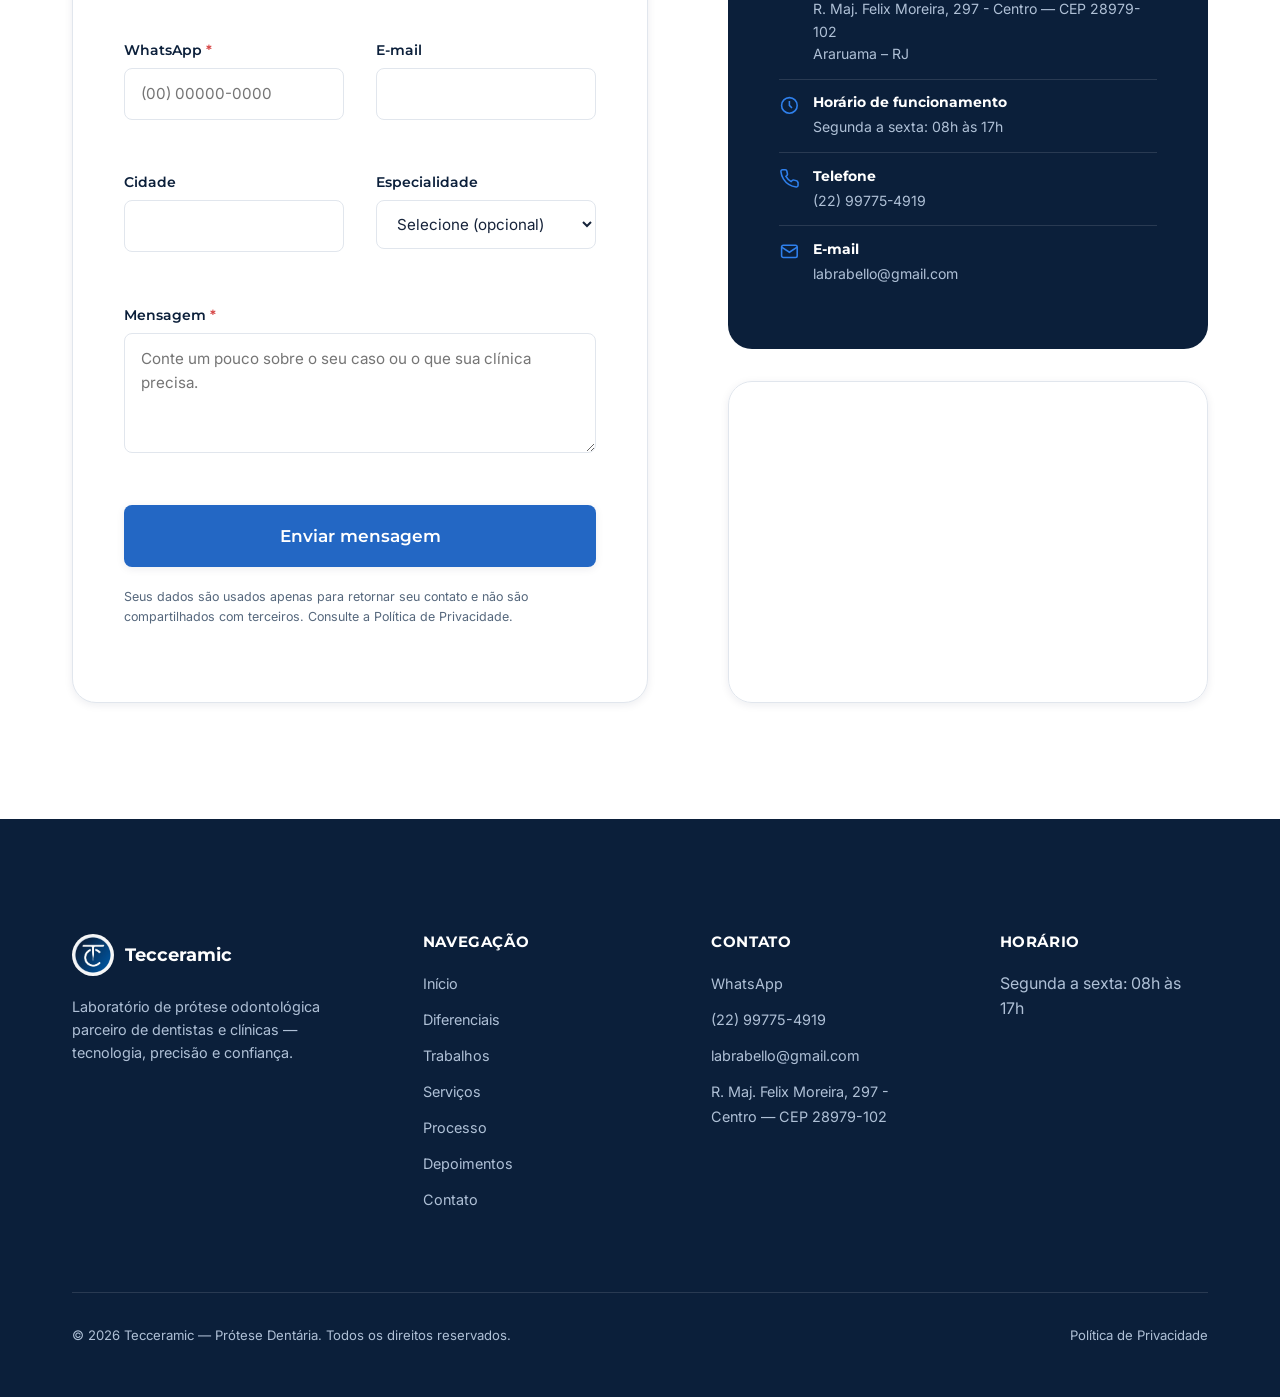
==== commit 5e81a952: "Adiciona animações de entrada mais suaves e corrige legenda da hero no mobile Aplica reveal individu" ====
--- a/index.html
+++ b/index.html
@@ -183,32 +183,32 @@
     <section class="trustbar" aria-label="Diferenciais em resumo">
       <div class="container">
         <div class="trustbar__grid">
-          <div class="trustbar__item">
+          <div class="trustbar__item reveal">
             <svg viewBox="0 0 24 24" fill="none" stroke="currentColor" stroke-width="1.6" aria-hidden="true"><path d="M12 2 4 5v6c0 5 3.4 8.7 8 9 4.6-.3 8-4 8-9V5l-8-3Z"/></svg>
             <strong>Próteses</strong>
             <span>Fixas e removíveis</span>
           </div>
-          <div class="trustbar__item">
+          <div class="trustbar__item reveal">
             <svg viewBox="0 0 24 24" fill="none" stroke="currentColor" stroke-width="1.6" aria-hidden="true"><path d="M12 2v20M7 6l5-4 5 4M8 12h8M9 17h6"/></svg>
             <strong>Implantes</strong>
             <span>Protocolos sobre implante</span>
           </div>
-          <div class="trustbar__item">
+          <div class="trustbar__item reveal">
             <svg viewBox="0 0 24 24" fill="none" stroke="currentColor" stroke-width="1.6" aria-hidden="true"><rect x="3" y="4" width="18" height="13" rx="2"/><path d="M8 21h8M12 17v4"/></svg>
             <strong>Tecnologia</strong>
             <span>Fluxos digitais e CAD/CAM</span>
           </div>
-          <div class="trustbar__item">
+          <div class="trustbar__item reveal">
             <svg viewBox="0 0 24 24" fill="none" stroke="currentColor" stroke-width="1.6" aria-hidden="true"><circle cx="12" cy="8" r="5"/><path d="M8.2 13 7 22l5-3 5 3-1.2-9"/></svg>
             <strong>Qualidade</strong>
             <span>Acabamento e adaptação</span>
           </div>
-          <div class="trustbar__item">
+          <div class="trustbar__item reveal">
             <svg viewBox="0 0 24 24" fill="none" stroke="currentColor" stroke-width="1.6" aria-hidden="true"><path d="M8 12h1a2 2 0 0 0 2-2V9a2 2 0 0 1 2-2h1"/><path d="m2 12 4-4v3h4v2H6v3l-4-4Z"/><path d="m22 12-4 4v-3h-4v-2h4V8l4 4Z"/></svg>
             <strong>Parceria</strong>
             <span>Ao lado do dentista</span>
           </div>
-          <div class="trustbar__item">
+          <div class="trustbar__item reveal">
             <svg viewBox="0 0 24 24" fill="none" stroke="currentColor" stroke-width="1.6" aria-hidden="true"><circle cx="12" cy="12" r="9"/><path d="M12 7v5l3 3"/></svg>
             <strong>Prazos</strong>
             <span>Combinados com sua rotina</span>
@@ -299,8 +299,8 @@
           <button class="filter-btn" data-filter="total" aria-pressed="false">Prótese Total</button>
         </div>
 
-        <div class="portfolio__grid reveal">
-          <figure class="portfolio__item" data-category="coroas">
+        <div class="portfolio__grid">
+          <figure class="portfolio__item reveal" data-category="coroas">
             <a class="portfolio__trigger" href="images/portfolio/coroas-de-ceromero.png" data-full="images/portfolio/coroas-de-ceromero.png" data-caption="Coroa em cerômero — acabamento e adaptação sobre troquel">
               <img src="images/portfolio/coroas-de-ceromero.png" alt="Coroa dentária em cerômero sobre troquel de gesso, mostrando acabamento e adaptação — trabalho real Tecceramic" width="1170" height="1560" loading="lazy" decoding="async" />
               <span class="portfolio__zoom-icon" aria-hidden="true">
@@ -313,7 +313,7 @@
             </a>
           </figure>
 
-          <figure class="portfolio__item" data-category="coroas">
+          <figure class="portfolio__item reveal" data-category="coroas">
             <a class="portfolio__trigger" href="images/portfolio/coroas-e-max.png" data-full="images/portfolio/coroas-e-max.png" data-caption="Coroa em E-max — reprodução de cor e translucidez">
               <img src="images/portfolio/coroas-e-max.png" alt="Coroa dentária em E-max com escala de cor, mostrando translucidez e forma natural — trabalho real Tecceramic" width="1170" height="1560" loading="lazy" decoding="async" />
               <span class="portfolio__zoom-icon" aria-hidden="true">
@@ -326,7 +326,7 @@
             </a>
           </figure>
 
-          <figure class="portfolio__item" data-category="coroas">
+          <figure class="portfolio__item reveal" data-category="coroas">
             <a class="portfolio__trigger" href="images/portfolio/coroa-dissilicato-litio-01.webp" data-full="images/portfolio/coroa-dissilicato-litio-01.webp" data-caption="Restauração em dissilicato de lítio — arcada completa">
               <img src="images/portfolio/coroa-dissilicato-litio-01.webp" alt="Restauração de sorriso em dissilicato de lítio sobre modelo de gesso, com escala de cor — trabalho real Tecceramic" width="1079" height="1079" loading="lazy" decoding="async" />
               <span class="portfolio__zoom-icon" aria-hidden="true">
@@ -339,7 +339,7 @@
             </a>
           </figure>
 
-          <figure class="portfolio__item" data-category="protocolo">
+          <figure class="portfolio__item reveal" data-category="protocolo">
             <a class="portfolio__trigger" href="images/portfolio/implante-provisorio.jpg" data-full="images/portfolio/implante-provisorio.jpg" data-caption="Provisório de alta qualidade — trabalho real Tecceramic">
               <img src="images/portfolio/implante-provisorio.jpg" alt="Provisório de alta qualidade — trabalho real Tecceramic" width="1170" height="1560" loading="lazy" decoding="async" />
               <span class="portfolio__zoom-icon" aria-hidden="true">
@@ -352,7 +352,7 @@
             </a>
           </figure>
 
-          <figure class="portfolio__item" data-category="protocolo">
+          <figure class="portfolio__item reveal" data-category="protocolo">
             <a class="portfolio__trigger" href="images/portfolio/protocolo.jpeg" data-full="images/portfolio/protocolo.jpeg" data-caption="Protocolo em cerâmica sobre implantes">
               <img src="images/portfolio/protocolo.jpeg" alt="Protocolo fixo em resina sobre implante, arcada completa — trabalho real Tecceramic" width="1170" height="1170" loading="lazy" decoding="async" />
               <span class="portfolio__zoom-icon" aria-hidden="true">
@@ -365,7 +365,7 @@
             </a>
           </figure>
 
-          <figure class="portfolio__item" data-category="protocolo">
+          <figure class="portfolio__item reveal" data-category="protocolo">
             <a class="portfolio__trigger" href="images/portfolio/protocolo-caracterizado.jpg" data-full="images/portfolio/protocolo-caracterizado.jpg" data-caption="Protocolo caracterizado sobre implante">
               <img src="images/portfolio/protocolo-caracterizado.jpg" alt="Protocolo caracterizado sobre implante, vista oclusal com pilares metálicos — trabalho real Tecceramic" width="1170" height="1142" loading="lazy" decoding="async" />
               <span class="portfolio__zoom-icon" aria-hidden="true">
@@ -378,7 +378,7 @@
             </a>
           </figure>
 
-          <figure class="portfolio__item" data-category="protocolo">
+          <figure class="portfolio__item reveal" data-category="protocolo">
             <a class="portfolio__trigger" href="images/portfolio/protese-protocolo-implante-03.jpg" data-full="images/portfolio/protese-protocolo-implante-03.jpg" data-caption="Protocolo caracterizado sobre implante — detalhe de adaptação">
               <img src="images/portfolio/protese-protocolo-implante-03.jpg" alt="Detalhe de protocolo caracterizado sobre implante, mostrando adaptação dos pilares — trabalho real Tecceramic" width="1170" height="1142" loading="lazy" decoding="async" />
               <span class="portfolio__zoom-icon" aria-hidden="true">
@@ -391,7 +391,7 @@
             </a>
           </figure>
 
-          <figure class="portfolio__item" data-category="total">
+          <figure class="portfolio__item reveal" data-category="total">
             <a class="portfolio__trigger" href="images/portfolio/protese-total.png" data-full="images/portfolio/protese-total.png" data-caption="Prótese total removível">
               <img src="images/portfolio/protese-total.png" alt="Prótese total removível em acrílico, segurada em mãos com luvas — trabalho real Tecceramic" width="1170" height="1170" loading="lazy" decoding="async" />
               <span class="portfolio__zoom-icon" aria-hidden="true">
@@ -404,7 +404,7 @@
             </a>
           </figure>
 
-          <figure class="portfolio__item" data-category="protocolo">
+          <figure class="portfolio__item reveal" data-category="protocolo">
             <a class="portfolio__trigger" href="images/portfolio/ponte-fixa-metalo-ceramica.jpeg" data-full="images/portfolio/ponte-fixa-metalo-ceramica.jpeg" data-caption="Prótese total removível">
               <img src="images/portfolio/ponte-fixa-metalo-ceramica.jpeg" alt="Ponte parcial fixa em metalo-ceramica - trabalho real Tecceramic" width="1170" height="1170" loading="lazy" decoding="async" />
               <span class="portfolio__zoom-icon" aria-hidden="true">
@@ -570,9 +570,9 @@
              pedido, como modelo visual, para serem substituídos pelos
              depoimentos reais antes de publicar o site. Ver README.md,
              seção 5, para instruções de como editá-los. -->
-        <div class="testimonials__grid reveal">
+        <div class="testimonials__grid">
           <!-- FICTÍCIO -->
-          <article class="testimonial-card">
+          <article class="testimonial-card reveal">
             <p class="testimonial-card__quote">
               <svg viewBox="0 0 24 24" fill="currentColor" aria-hidden="true"><path d="M7 7h5v5a5 5 0 0 1-5 5H6v-2h1a3 3 0 0 0 3-3H7V7Zm9 0h5v5a5 5 0 0 1-5 5h-1v-2h1a3 3 0 0 0 3-3h-3V7Z"/></svg>
               "O acabamento das peças chega muito próximo do que a gente planeja em consultório. Isso reduz bastante os ajustes na hora da instalação."
@@ -587,7 +587,7 @@
           </article>
 
           <!-- FICTÍCIO -->
-          <article class="testimonial-card">
+          <article class="testimonial-card reveal">
             <p class="testimonial-card__quote">
               <svg viewBox="0 0 24 24" fill="currentColor" aria-hidden="true"><path d="M7 7h5v5a5 5 0 0 1-5 5H6v-2h1a3 3 0 0 0 3-3H7V7Zm9 0h5v5a5 5 0 0 1-5 5h-1v-2h1a3 3 0 0 0 3-3h-3V7Z"/></svg>
               "Gosto de trabalhar com um laboratório que me atualiza sobre o andamento do caso. Facilita muito a comunicação com o paciente também."
@@ -602,7 +602,7 @@
           </article>
 
           <!-- FICTÍCIO -->
-          <article class="testimonial-card">
+          <article class="testimonial-card reveal">
             <p class="testimonial-card__quote">
               <svg viewBox="0 0 24 24" fill="currentColor" aria-hidden="true"><path d="M7 7h5v5a5 5 0 0 1-5 5H6v-2h1a3 3 0 0 0 3-3H7V7Zm9 0h5v5a5 5 0 0 1-5 5h-1v-2h1a3 3 0 0 0 3-3h-3V7Z"/></svg>
               "Os prazos combinados são cumpridos, o que ajuda demais no planejamento da agenda da clínica."
--- a/css/style.css
+++ b/css/style.css
@@ -341,13 +341,14 @@
 /* Animação de entrada ao rolar a página (respeitando reduced-motion) */
 .reveal {
   opacity: 0;
-  transform: translateY(24px);
-  transition: opacity 0.7s var(--ease-out), transform 0.7s var(--ease-out);
+  transform: translateY(26px) scale(0.98);
+  transition: opacity 1s var(--ease-out), transform 1s var(--ease-out);
+  will-change: opacity, transform;
 }
 
 .reveal.is-visible {
   opacity: 1;
-  transform: translateY(0);
+  transform: translateY(0) scale(1);
 }
 
 /* Escalonamento sutil para grupos de cards/itens que revelam juntos
@@ -357,36 +358,41 @@
 .service-card.reveal:nth-child(2),
 .portfolio__item.reveal:nth-child(2),
 .process__item.reveal:nth-child(2),
-.testimonial-card.reveal:nth-child(2) {
-  transition-delay: 0.07s;
+.testimonial-card.reveal:nth-child(2),
+.trustbar__item.reveal:nth-child(2) {
+  transition-delay: 0.09s;
 }
 
 .benefit-card.reveal:nth-child(3),
 .service-card.reveal:nth-child(3),
 .portfolio__item.reveal:nth-child(3),
 .process__item.reveal:nth-child(3),
-.testimonial-card.reveal:nth-child(3) {
-  transition-delay: 0.14s;
+.testimonial-card.reveal:nth-child(3),
+.trustbar__item.reveal:nth-child(3) {
+  transition-delay: 0.18s;
 }
 
 .benefit-card.reveal:nth-child(4),
 .service-card.reveal:nth-child(4),
 .portfolio__item.reveal:nth-child(4),
-.process__item.reveal:nth-child(4) {
-  transition-delay: 0.21s;
+.process__item.reveal:nth-child(4),
+.trustbar__item.reveal:nth-child(4) {
+  transition-delay: 0.27s;
 }
 
 .benefit-card.reveal:nth-child(5),
 .service-card.reveal:nth-child(5),
 .portfolio__item.reveal:nth-child(5),
-.process__item.reveal:nth-child(5) {
-  transition-delay: 0.28s;
+.process__item.reveal:nth-child(5),
+.trustbar__item.reveal:nth-child(5) {
+  transition-delay: 0.36s;
 }
 
 .benefit-card.reveal:nth-child(n+6),
 .service-card.reveal:nth-child(n+6),
-.portfolio__item.reveal:nth-child(n+6) {
-  transition-delay: 0.35s;
+.portfolio__item.reveal:nth-child(n+6),
+.trustbar__item.reveal:nth-child(n+6) {
+  transition-delay: 0.45s;
 }
 
 .visually-hidden {
@@ -708,6 +714,11 @@
 }
 
 .hero__media-caption {
+  /* Em telas estreitas (mobile/tablet) a imagem fica mais baixa (16/9) e
+     essa legenda sobreposta acaba cobrindo boa parte dela — por isso só
+     aparece a partir do breakpoint em que a hero vira lado a lado
+     (ver @media min-width: 960px abaixo). */
+  display: none;
   position: absolute;
   left: var(--space-md);
   right: var(--space-md);
@@ -718,7 +729,6 @@
   padding: var(--space-sm) var(--space-md);
   border-radius: var(--radius-sm);
   font-size: 0.85rem;
-  display: flex;
   align-items: center;
   gap: 0.6rem;
 }
@@ -737,6 +747,10 @@
 
   .hero__media-frame img {
     aspect-ratio: 4 / 5;
+  }
+
+  .hero__media-caption {
+    display: flex;
   }
 }
 
@@ -859,32 +873,32 @@
 .hero__subtitle,
 .hero__actions,
 .hero__meta {
-  animation: hero-in 0.7s var(--ease-out) both;
+  animation: hero-in 0.9s var(--ease-out) both;
 }
 
 .hero__badge {
-  animation-delay: 0.05s;
+  animation-delay: 0.07s;
 }
 
 .hero h1 {
-  animation-delay: 0.15s;
+  animation-delay: 0.2s;
 }
 
 .hero__subtitle {
-  animation-delay: 0.28s;
+  animation-delay: 0.36s;
 }
 
 .hero__actions {
-  animation-delay: 0.4s;
+  animation-delay: 0.52s;
 }
 
 .hero__meta {
-  animation-delay: 0.5s;
+  animation-delay: 0.65s;
 }
 
 .hero__media {
-  animation: hero-media-in 0.9s var(--ease-out) both;
-  animation-delay: 0.25s;
+  animation: hero-media-in 1.2s var(--ease-out) both;
+  animation-delay: 0.33s;
 }
 
 /* -------------------------------------------------------------------------
@@ -1398,6 +1412,41 @@
   display: flex;
   align-items: center;
   justify-content: center;
+}
+
+/* Luz azul que acompanha cada passo ao surgir na rolagem — pulso único,
+   sincronizado com o delay de entrada do próprio .process__item (ver
+   escalonamento de .reveal mais acima). */
+@keyframes process-glow {
+  0% {
+    box-shadow: 0 0 0 0 rgba(47, 128, 237, 0.6), 0 0 0 0 rgba(47, 128, 237, 0);
+  }
+  45% {
+    box-shadow: 0 0 0 6px rgba(47, 128, 237, 0.16), 0 0 26px 10px rgba(47, 128, 237, 0.55);
+  }
+  100% {
+    box-shadow: 0 0 0 14px rgba(47, 128, 237, 0), 0 0 0 0 rgba(47, 128, 237, 0);
+  }
+}
+
+.process__item.reveal.is-visible .process__number {
+  animation: process-glow 1.4s var(--ease-out) both;
+}
+
+.process__item.reveal.is-visible:nth-child(2) .process__number {
+  animation-delay: 0.09s;
+}
+
+.process__item.reveal.is-visible:nth-child(3) .process__number {
+  animation-delay: 0.18s;
+}
+
+.process__item.reveal.is-visible:nth-child(4) .process__number {
+  animation-delay: 0.27s;
+}
+
+.process__item.reveal.is-visible:nth-child(5) .process__number {
+  animation-delay: 0.36s;
 }
 
 .process__item h3 {
